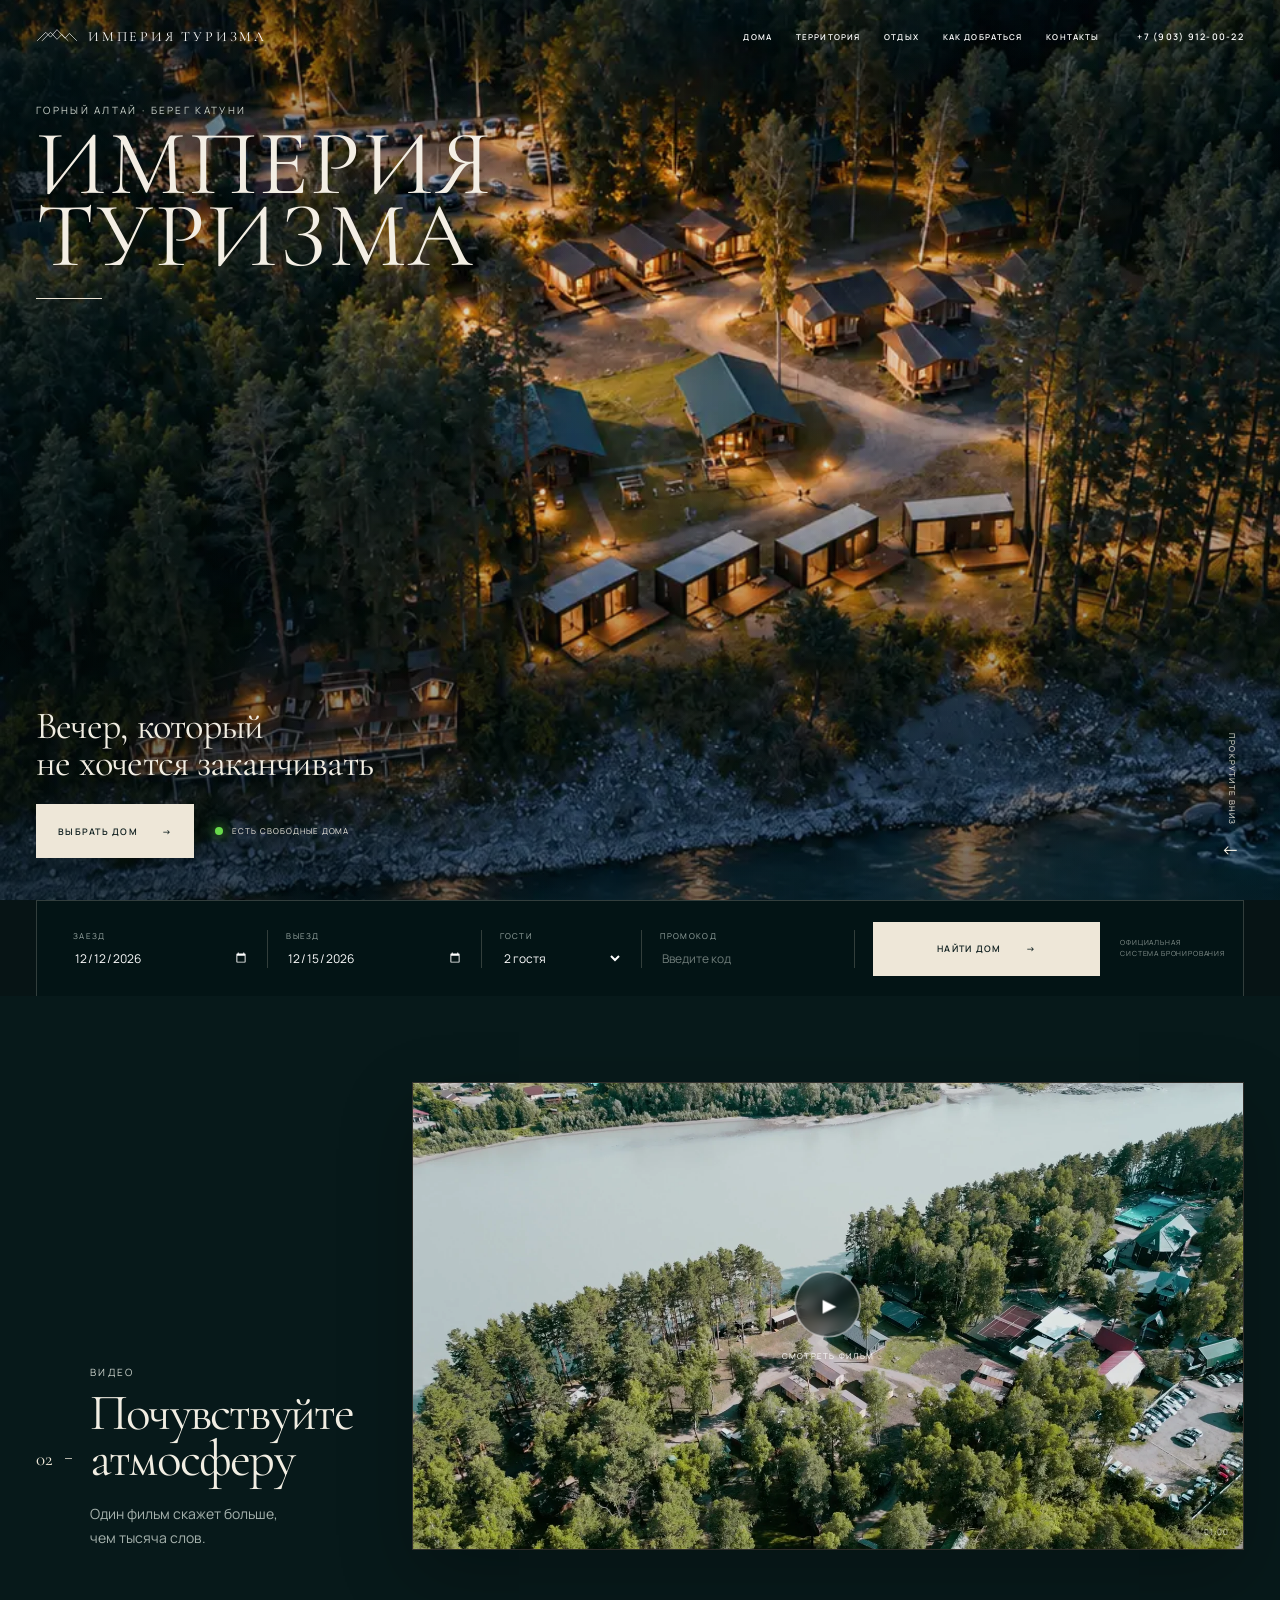
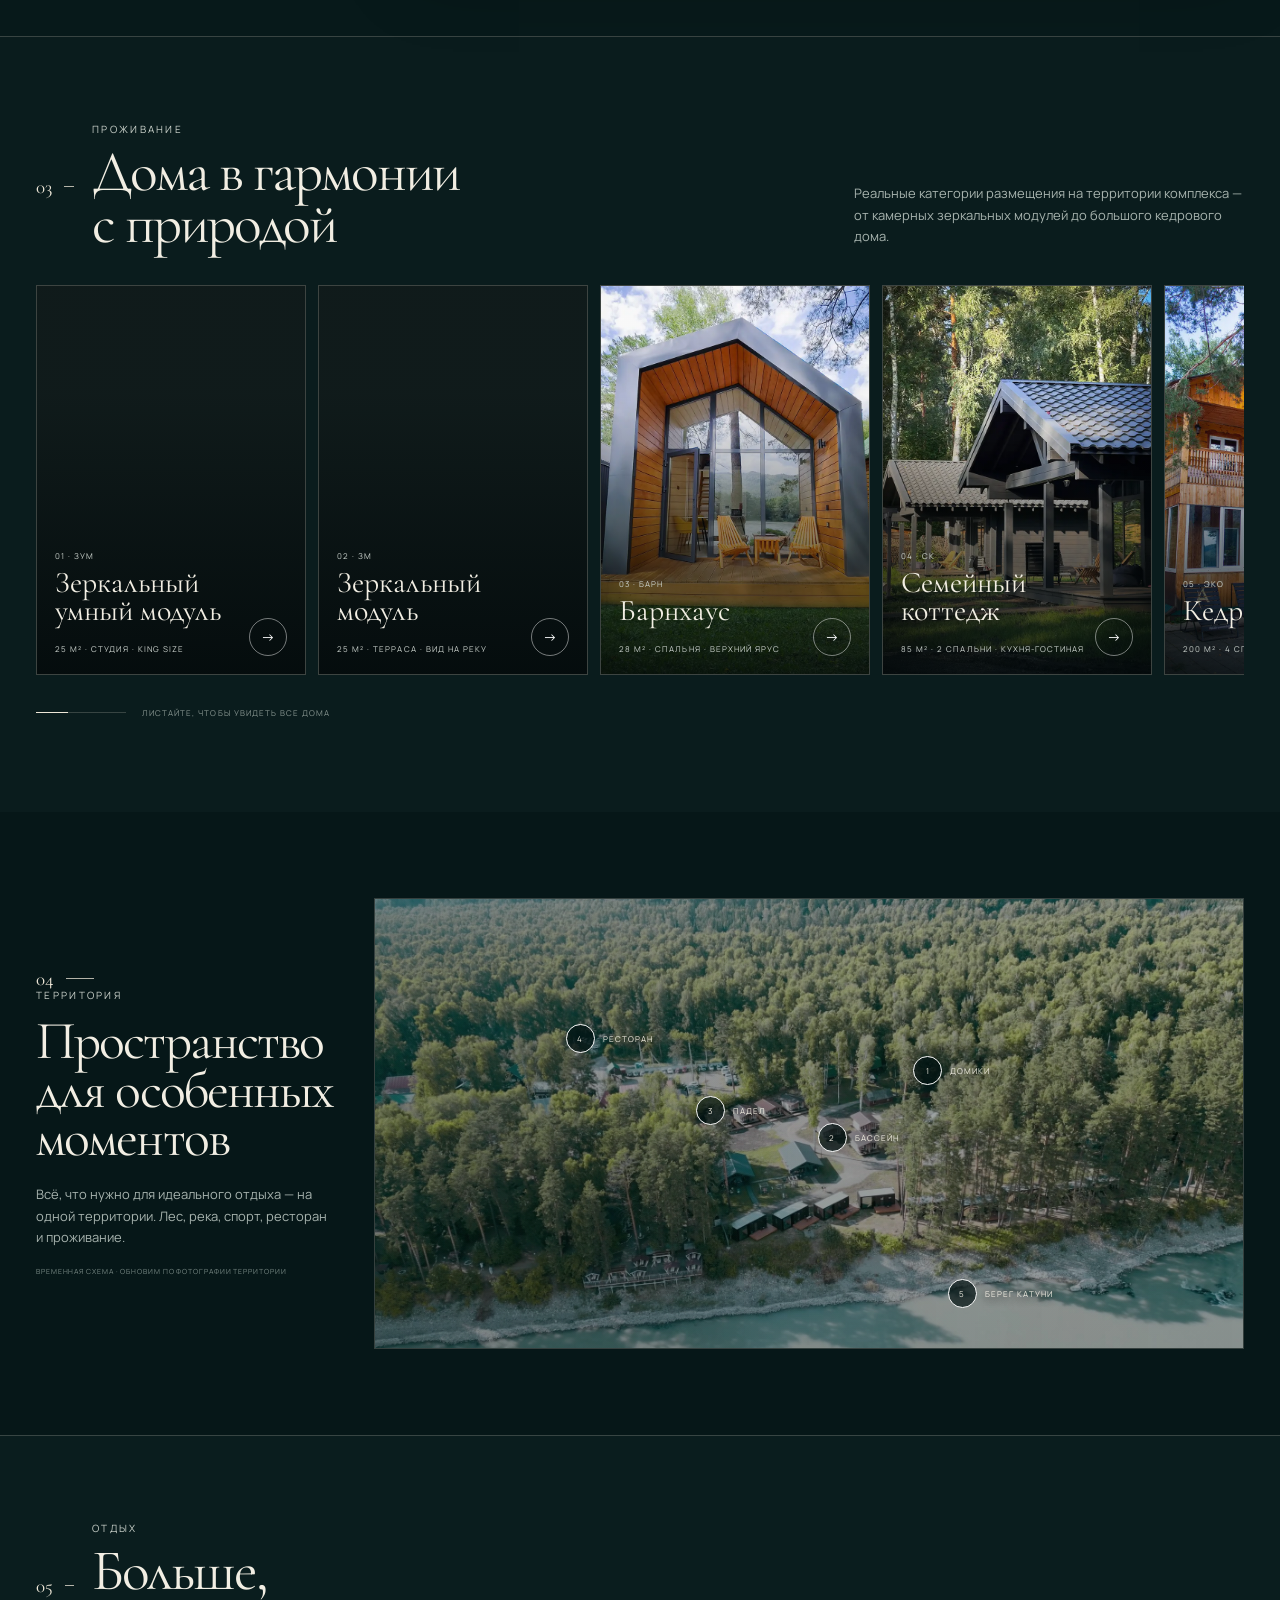
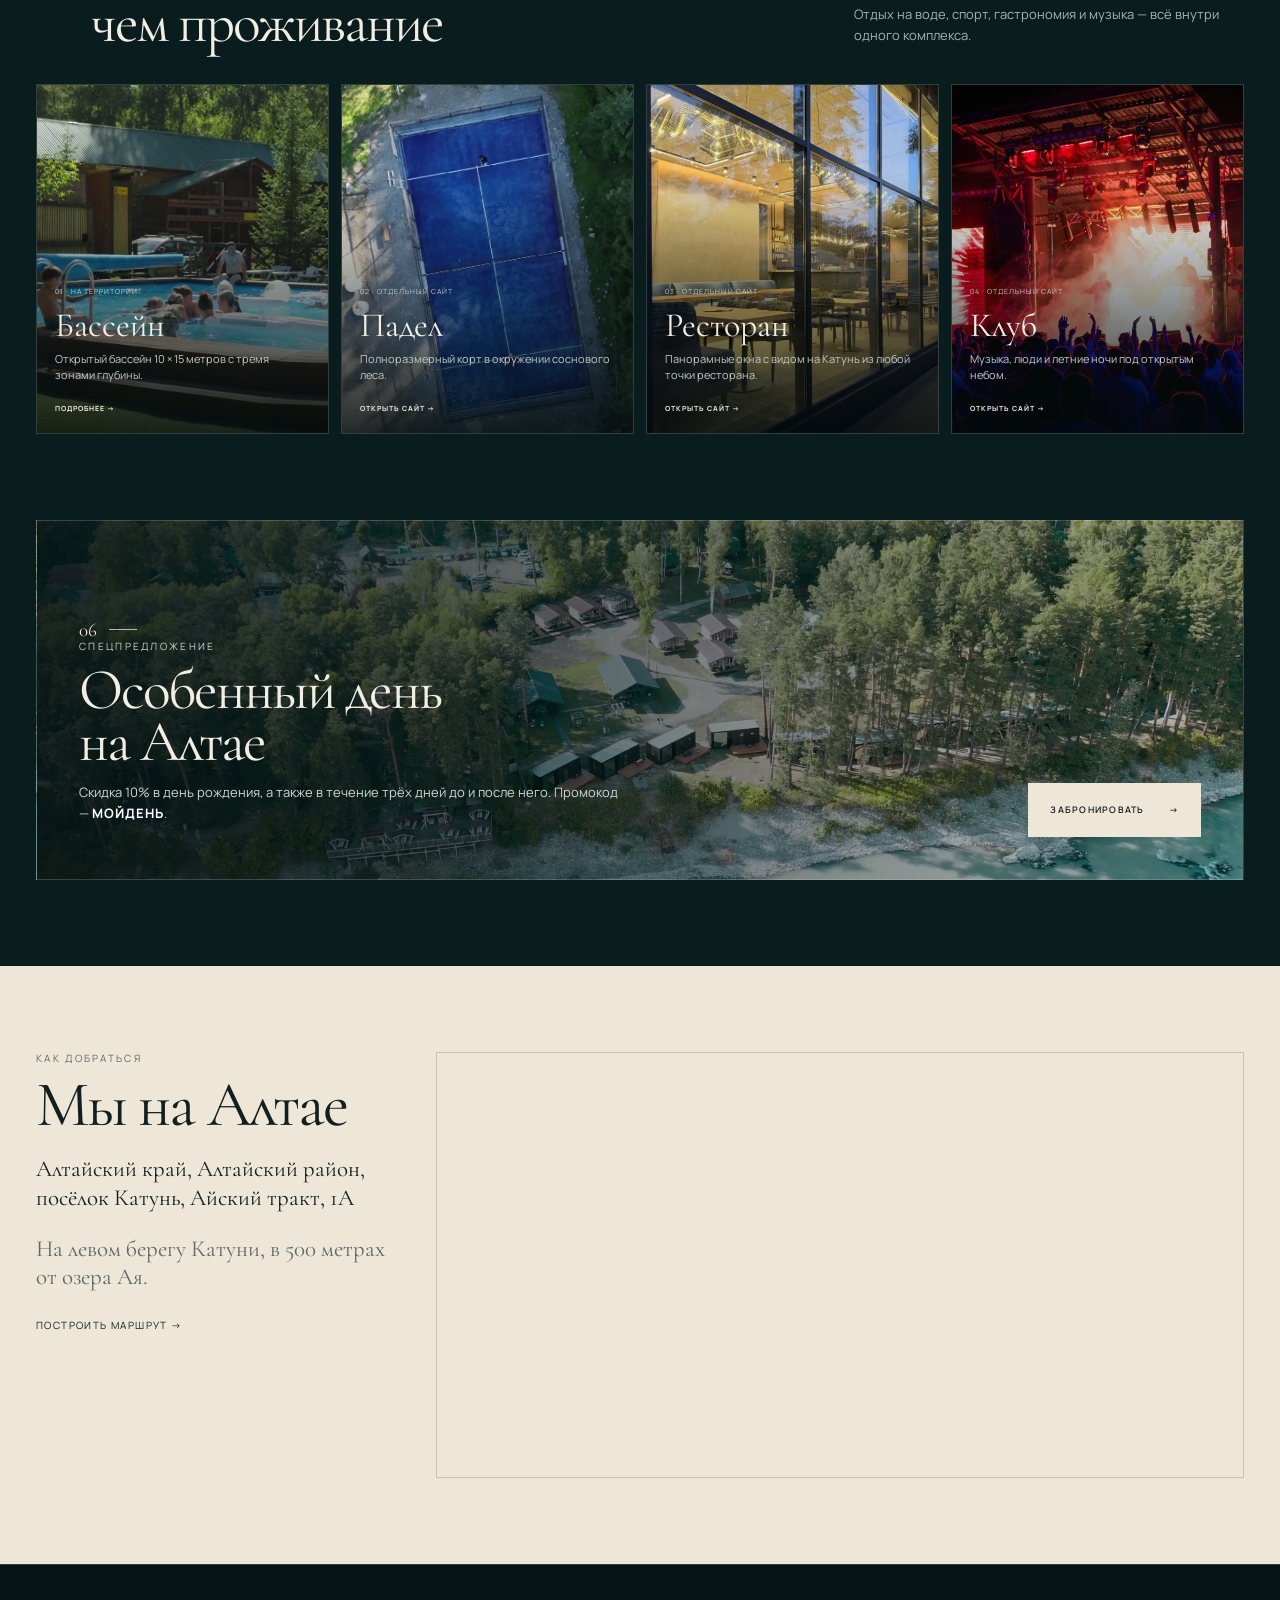
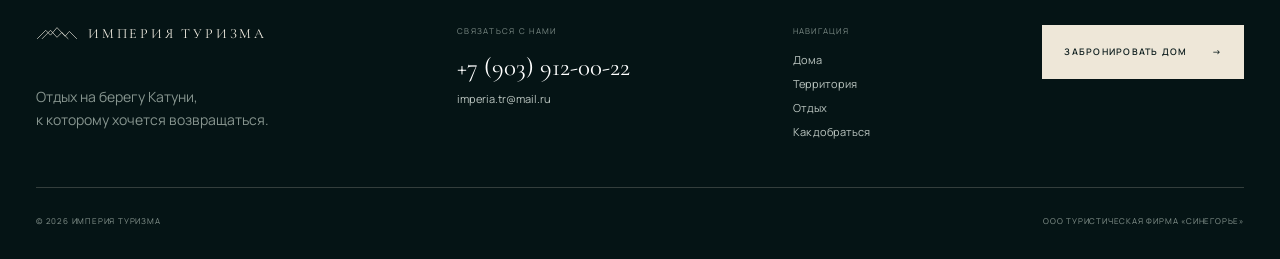
==== index.html @ fbb3b739 "Refine premium layout and replace RuTube with ad-free video" ====
<!doctype html>
<html lang="ru">
<head>
  <meta charset="utf-8">
  <meta name="viewport" content="width=device-width, initial-scale=1, viewport-fit=cover">
  <meta name="theme-color" content="#071717">
  <meta name="description" content="Империя туризма — туристический комплекс в сосновом лесу на берегу Катуни, в 500 метрах от озера Ая.">
  <title>Империя туризма — отдых на берегу Катуни</title>
  <link rel="preconnect" href="https://fonts.googleapis.com">
  <link rel="preconnect" href="https://fonts.gstatic.com" crossorigin>
  <link href="https://fonts.googleapis.com/css2?family=Cormorant+Garamond:wght@400;500;600&family=Manrope:wght@400;500;600&display=swap" rel="stylesheet">
  <link rel="stylesheet" href="styles.css">
</head>
<body>
  <a class="skip-link" href="#main">Перейти к содержанию</a>

  <header class="header" id="header">
    <div class="header__inner shell">
      <a class="brand" href="#hero" aria-label="Империя туризма — на главную">
        <svg class="brand__mark" viewBox="0 0 78 28" aria-hidden="true"><path d="M2 24 18 8l9 9L39 3l15 16 8-9 14 14M11 24l16-16 12 13 9-9 12 12"/></svg>
        <span>Империя туризма</span>
      </a>
      <nav class="nav" aria-label="Основная навигация">
        <a href="#houses">Дома</a>
        <a href="#territory">Территория</a>
        <a href="#experiences">Отдых</a>
        <a href="#location">Как добраться</a>
        <a href="#contacts">Контакты</a>
      </nav>
      <a class="header__phone" href="tel:+79039120022">+7 (903) 912-00-22</a>
      <button class="menu-button" type="button" aria-label="Открыть меню" aria-expanded="false" aria-controls="mobile-menu"><span></span><span></span></button>
    </div>
    <nav class="mobile-menu" id="mobile-menu" aria-label="Мобильная навигация">
      <a href="#houses">Дома</a><a href="#territory">Территория</a><a href="#experiences">Отдых</a><a href="#location">Как добраться</a><a href="#contacts">Контакты</a>
      <a href="tel:+79039120022">+7 (903) 912-00-22</a>
    </nav>
  </header>

  <main id="main">
    <section class="hero" id="hero" aria-labelledby="hero-title">
      <picture class="hero__media">
        <source media="(max-width: 640px)" srcset="assets/images/hero-mobile.webp">
        <img src="assets/images/hero-desktop.webp" alt="Туристический комплекс Империя туризма на берегу Катуни вечером" fetchpriority="high">
      </picture>
      <div class="hero__veil"></div>
      <div class="hero__content shell">
        <div class="hero__title-block">
          <p class="eyebrow">Горный Алтай · берег Катуни</p>
          <h1 id="hero-title">Империя<br>туризма</h1>
          <span class="fine-line" aria-hidden="true"></span>
        </div>
        <div class="hero__bottom">
          <div class="hero__copy">
            <p>Вечер, который<br>не хочется заканчивать</p>
            <button class="button button--light js-booking-open" type="button">Выбрать дом <span>→</span></button>
            <span class="availability"><i></i> Есть свободные дома</span>
          </div>
          <p class="hero__scroll">Прокрутите вниз <span>↓</span></p>
        </div>
      </div>

      <form class="booking-bar shell" id="booking-form">
        <label><span>Заезд</span><input type="date" name="checkin" required></label>
        <label><span>Выезд</span><input type="date" name="checkout" required></label>
        <label><span>Гости</span><select name="guests" aria-label="Количество гостей"><option>2 гостя</option><option>1 гость</option><option>3 гостя</option><option>4 гостя</option><option>5+ гостей</option></select></label>
        <label><span>Промокод</span><input type="text" name="promo" placeholder="Введите код"></label>
        <button class="button button--light" type="submit">Найти дом <span>→</span></button>
        <small>Официальная<br>система бронирования</small>
      </form>
    </section>

    <section class="video-section numbered" id="video" aria-labelledby="video-title">
      <div class="shell">
        <div class="section-intro section-intro--video reveal">
          <span class="section-number">02</span>
          <div><p class="eyebrow">Видео</p><h2 id="video-title">Почувствуйте<br>атмосферу</h2><p>Один фильм скажет больше,<br>чем тысяча слов.</p></div>
        </div>
        <div class="video-frame reveal">
          <video id="atmosphere-video" poster="assets/images/video-poster.webp" preload="none" playsinline data-part-base="assets/video/imperia-film.part" data-parts="8">
            Ваш браузер не поддерживает воспроизведение видео.
          </video>
          <button class="video-play" type="button" aria-label="Смотреть фильм об Империи туризма">
            <span class="video-play__icon" aria-hidden="true">▶</span>
            <span>Смотреть фильм</span>
          </button>
          <span class="video-duration">01:00</span>
        </div>
      </div>
    </section>

    <section class="houses numbered" id="houses" aria-labelledby="houses-title">
      <div class="shell">
        <div class="section-heading reveal">
          <div class="section-heading__main"><span class="section-number">03</span><div><p class="eyebrow">Проживание</p><h2 id="houses-title">Дома в гармонии<br>с природой</h2></div></div>
          <p>Реальные категории размещения на территории комплекса — от камерных зеркальных модулей до большого кедрового дома.</p>
        </div>
        <div class="house-track" aria-label="Категории домов">
          <article class="house-card reveal" tabindex="0" data-house="zum">
            <img src="assets/images/house-zum.webp" alt="Зеркальные умные модули ЗУМ" loading="lazy">
            <div class="house-card__shade"></div><div class="house-card__content"><p>01 · ЗУМ</p><h3>Зеркальный умный модуль</h3><span>25 м² · студия · King size</span><button type="button" aria-label="Подробнее о категории ЗУМ">→</button></div>
          </article>
          <article class="house-card reveal" tabindex="0" data-house="zm">
            <img src="assets/images/house-zm.webp" alt="Зеркальный модуль ЗМ с видом на Катунь" loading="lazy">
            <div class="house-card__shade"></div><div class="house-card__content"><p>02 · ЗМ</p><h3>Зеркальный модуль</h3><span>25 м² · терраса · вид на реку</span><button type="button" aria-label="Подробнее о категории ЗМ">→</button></div>
          </article>
          <article class="house-card reveal" tabindex="0" data-house="barn">
            <img src="assets/images/house-barn.webp" alt="Коттедж Барнхаус" loading="lazy">
            <div class="house-card__shade"></div><div class="house-card__content"><p>03 · БАРН</p><h3>Барнхаус</h3><span>28 м² · спальня · верхний ярус</span><button type="button" aria-label="Подробнее о категории БАРН">→</button></div>
          </article>
          <article class="house-card reveal" tabindex="0" data-house="sk">
            <img src="assets/images/house-sk.webp" alt="Семейный коттедж СК" loading="lazy">
            <div class="house-card__shade"></div><div class="house-card__content"><p>04 · СК</p><h3>Семейный коттедж</h3><span>85 м² · 2 спальни · кухня-гостиная</span><button type="button" aria-label="Подробнее о категории СК">→</button></div>
          </article>
          <article class="house-card reveal" tabindex="0" data-house="eco">
            <img src="assets/images/house-eco.webp" alt="Двухэтажный кедровый коттедж ЭКО" loading="lazy">
            <div class="house-card__shade"></div><div class="house-card__content"><p>05 · ЭКО</p><h3>Кедровый дом</h3><span>200 м² · 4 спальни · камин</span><button type="button" aria-label="Подробнее о категории ЭКО">→</button></div>
          </article>
        </div>
        <div class="track-hint"><span></span><p>Листайте, чтобы увидеть все дома</p></div>
      </div>
    </section>

    <section class="territory numbered" id="territory" aria-labelledby="territory-title">
      <div class="shell territory__grid">
        <div class="territory__copy reveal">
          <span class="section-number">04</span><p class="eyebrow">Территория</p>
          <h2 id="territory-title">Пространство<br>для особенных<br>моментов</h2>
          <p>Всё, что нужно для идеального отдыха — на одной территории. Лес, река, спорт, ресторан и проживание.</p>
          <span class="map-note">Временная схема · обновим по фотографии территории</span>
        </div>
        <div class="territory__map reveal">
          <img src="assets/images/territory.jpg" alt="Территория Империи туризма с высоты" loading="lazy">
          <span class="hotspot hotspot--1"><i>1</i> Домики</span>
          <span class="hotspot hotspot--2"><i>2</i> Бассейн</span>
          <span class="hotspot hotspot--3"><i>3</i> Падел</span>
          <span class="hotspot hotspot--4"><i>4</i> Ресторан</span>
          <span class="hotspot hotspot--5"><i>5</i> Берег Катуни</span>
        </div>
      </div>
    </section>

    <section class="experiences numbered" id="experiences" aria-labelledby="experiences-title">
      <div class="shell">
        <div class="section-heading reveal">
          <div class="section-heading__main"><span class="section-number">05</span><div><p class="eyebrow">Отдых</p><h2 id="experiences-title">Больше,<br>чем проживание</h2></div></div>
          <p>Отдых на воде, спорт, гастрономия и музыка — всё внутри одного комплекса.</p>
        </div>
        <div class="experience-grid">
          <a class="experience-card reveal" href="#booking-form">
            <img src="assets/images/experience-pool.webp" alt="Открытый бассейн Империи туризма" loading="lazy"><div><span>01 · На территории</span><h3>Бассейн</h3><p>Открытый бассейн 10 × 15 метров с тремя зонами глубины.</p><b>Подробнее →</b></div>
          </a>
          <a class="experience-card reveal" href="https://landify-pro.github.io/padel.imperia/" target="_blank" rel="noopener">
            <img src="assets/images/experience-padel.webp" alt="Падел-корт Империи туризма" loading="lazy"><div><span>02 · Отдельный сайт</span><h3>Падел</h3><p>Полноразмерный корт в окружении соснового леса.</p><b>Открыть сайт →</b></div>
          </a>
          <a class="experience-card reveal" href="http://bskrus20.beget.tech/sytyi-krolik/" target="_blank" rel="noopener">
            <img src="assets/images/experience-restaurant.webp" alt="Ресторан Сытый Кролик" loading="lazy"><div><span>03 · Отдельный сайт</span><h3>Ресторан</h3><p>Панорамные окна с видом на Катунь из любой точки ресторана.</p><b>Открыть сайт →</b></div>
          </a>
          <a class="experience-card reveal" href="http://bskrus20.beget.tech/club-imperia/" target="_blank" rel="noopener">
            <img src="assets/images/experience-club.webp" alt="Ночной клуб Империя" loading="lazy"><div><span>04 · Отдельный сайт</span><h3>Клуб</h3><p>Музыка, люди и летние ночи под открытым небом.</p><b>Открыть сайт →</b></div>
          </a>
        </div>
      </div>
    </section>

    <section class="offer numbered" aria-labelledby="offer-title">
      <div class="shell offer__inner reveal">
        <div><span class="section-number">06</span><p class="eyebrow">Спецпредложение</p><h2 id="offer-title">Особенный день<br>на Алтае</h2><p>Скидка 10% в день рождения, а также в течение трёх дней до и после него. Промокод — <strong>МОЙДЕНЬ</strong>.</p></div>
        <button class="button button--light js-booking-open" type="button">Забронировать <span>→</span></button>
      </div>
    </section>

    <section class="location" id="location" aria-labelledby="location-title">
      <div class="shell location__grid">
        <div class="location__copy reveal">
          <p class="eyebrow">Как добраться</p><h2 id="location-title">Мы на Алтае</h2>
          <p>Алтайский край, Алтайский район,<br>посёлок Катунь, Айский тракт, 1А</p>
          <p class="location__note">На левом берегу Катуни, в 500 метрах от озера Ая.</p>
          <a class="text-link" href="https://yandex.ru/maps/?rtext=~51.896130%2C85.861206&rtt=auto" target="_blank" rel="noopener">Построить маршрут →</a>
        </div>
        <div class="location__map reveal">
          <iframe src="https://yandex.ru/map-widget/v1/?ll=85.861206%2C51.896130&z=15&pt=85.861206,51.896130,pm2rdm" title="Империя туризма на карте" loading="lazy" allowfullscreen></iframe>
        </div>
      </div>
    </section>
  </main>

  <footer class="footer" id="contacts">
    <div class="shell footer__grid">
      <div><a class="brand brand--footer" href="#hero"><svg class="brand__mark" viewBox="0 0 78 28" aria-hidden="true"><path d="M2 24 18 8l9 9L39 3l15 16 8-9 14 14M11 24l16-16 12 13 9-9 12 12"/></svg><span>Империя туризма</span></a><p>Отдых на берегу Катуни,<br>к которому хочется возвращаться.</p></div>
      <div><span>Связаться с нами</span><a class="footer__phone" href="tel:+79039120022">+7 (903) 912-00-22</a><a href="mailto:imperia.tr@mail.ru">imperia.tr@mail.ru</a></div>
      <div><span>Навигация</span><a href="#houses">Дома</a><a href="#territory">Территория</a><a href="#experiences">Отдых</a><a href="#location">Как добраться</a></div>
      <div class="footer__cta"><button class="button button--light js-booking-open" type="button">Забронировать дом <span>→</span></button></div>
    </div>
    <div class="shell footer__bottom"><p>© 2026 Империя туризма</p><p>ООО Туристическая фирма «Синегорье»</p></div>
  </footer>

  <button class="mobile-booking js-booking-open" type="button">Забронировать <span>→</span></button>

  <dialog class="modal booking-modal" id="booking-modal">
    <div class="modal__head"><div><p class="eyebrow">Официальное бронирование</p><h2>Выберите даты и дом</h2></div><button class="modal__close" type="button" aria-label="Закрыть">×</button></div>
    <div class="booking-iframe-wrap"><iframe data-src="https://imperia-turcom.bookonline24.ru/" title="Система бронирования Империи туризма"></iframe></div>
    <p class="modal__fallback">Если форма не загрузилась, <a href="https://imperia-turcom.bookonline24.ru/" target="_blank" rel="noopener">откройте бронирование в новой вкладке →</a></p>
  </dialog>

  <dialog class="modal house-modal" id="house-modal">
    <button class="modal__close" type="button" aria-label="Закрыть">×</button>
    <div class="house-modal__grid"><img src="" alt=""><div><p class="eyebrow">Категория дома</p><h2></h2><p class="house-modal__lead"></p><ul></ul><button class="button button--light js-booking-open" type="button">Проверить даты <span>→</span></button></div></div>
  </dialog>

  <script src="script.js"></script>
</body>
</html>
---- styles.css ----
:root{--bg:#061718;--bg2:#0a2020;--ink:#f2eee3;--cream:#eee7d8;--muted:#a7b3ae;--line:rgba(238,231,216,.2);--green:#6bd24d;--serif:"Cormorant Garamond",Georgia,serif;--sans:"Manrope",Arial,sans-serif}
*{box-sizing:border-box}
html{scroll-behavior:smooth;background:var(--bg);scroll-padding-top:78px}
body{margin:0;background:var(--bg);color:var(--ink);font-family:var(--sans);font-size:14px;overflow-x:hidden}
body.modal-open{overflow:hidden}
img{display:block;width:100%}
button,input,select{font:inherit}
button,a{-webkit-tap-highlight-color:transparent}
a{color:inherit}
.shell{width:min(1400px,calc(100% - 72px));margin-inline:auto}
.skip-link{position:fixed;left:12px;top:-80px;z-index:1000;background:var(--cream);color:#112121;padding:12px 16px}.skip-link:focus{top:12px}
.eyebrow{margin:0 0 12px;font-size:10px;line-height:1.2;letter-spacing:.23em;text-transform:uppercase;color:#cbd2cb}
.section-number{font-family:var(--serif);font-size:19px;line-height:1;color:var(--cream);display:inline-flex;gap:12px;align-items:center}.section-number:after{content:"";width:28px;height:1px;background:currentColor;opacity:.75}
h1,h2,h3,p{overflow-wrap:break-word}
h2{font-family:var(--serif);font-size:clamp(46px,4.5vw,66px);font-weight:400;line-height:.9;letter-spacing:-.035em;margin:0}
.button{border:0;cursor:pointer;text-decoration:none;display:inline-flex;align-items:center;justify-content:center;gap:24px;text-transform:uppercase;letter-spacing:.14em;font-size:9px;font-weight:600;padding:16px 22px;min-height:54px;transition:transform .2s ease,background .2s ease,color .2s ease}
.button:hover{transform:translateY(-2px)}
.button--light{background:var(--cream);color:#102020}.button--light:hover{background:#fff}
.text-link{text-transform:uppercase;letter-spacing:.14em;font-size:10px;text-decoration:none;border-bottom:1px solid var(--line);padding-bottom:7px}
.reveal{opacity:1;transform:none}.reveal.visible{opacity:1;transform:none}
[hidden]{display:none!important}

.header{position:fixed;top:0;left:0;right:0;z-index:50;color:#fff;transition:background .25s ease,border .25s ease}.header.scrolled{background:rgba(5,20,21,.9);backdrop-filter:blur(18px);border-bottom:1px solid var(--line)}
.header__inner{height:72px;display:flex;align-items:center;gap:30px}
.brand{display:inline-flex;align-items:center;gap:10px;text-decoration:none;text-transform:uppercase;letter-spacing:.2em;font-family:var(--serif);font-size:14px;white-space:nowrap}.brand__mark{width:42px;fill:none;stroke:currentColor;stroke-width:1.2}
.nav{display:flex;gap:24px;margin-left:auto}.nav a,.header__phone{text-decoration:none;text-transform:uppercase;letter-spacing:.14em;font-size:8px;font-weight:600}.header__phone{margin-left:8px;font-size:9px}
.menu-button{width:44px;height:44px;border:1px solid var(--line);background:transparent;color:#fff;display:none;flex-direction:column;align-items:center;justify-content:center;gap:7px;cursor:pointer}.menu-button span{width:21px;height:1px;background:currentColor;transition:transform .2s ease}.menu-button[aria-expanded="true"] span:first-child{transform:translateY(4px) rotate(45deg)}.menu-button[aria-expanded="true"] span:last-child{transform:translateY(-4px) rotate(-45deg)}
.mobile-menu{display:none}

.hero{position:relative;min-height:calc(100svh + 96px);display:flex;align-items:stretch;padding-bottom:96px;overflow:hidden;background:#071415}
.hero__media,.hero__veil{position:absolute;inset:0 0 96px}.hero__media img{height:100%;object-fit:cover;object-position:center}
.hero__veil{background:linear-gradient(90deg,rgba(2,12,13,.44),transparent 47%,rgba(2,12,13,.18)),linear-gradient(180deg,rgba(2,10,11,.2),transparent 44%,rgba(2,12,13,.5));z-index:1}
.hero__content{position:relative;z-index:2;min-height:100svh;padding:104px 0 42px;display:flex;flex-direction:column;justify-content:space-between}
.hero__title-block{max-width:600px}.hero h1{font-family:var(--serif);font-size:clamp(74px,7.2vw,108px);font-weight:400;text-transform:uppercase;letter-spacing:.025em;line-height:.78;margin:0;color:#f3eee4;text-shadow:0 8px 40px rgba(0,0,0,.22)}
.fine-line{display:block;width:66px;height:1px;background:var(--cream);margin-top:26px}
.hero__bottom{display:flex;align-items:end;justify-content:space-between}.hero__copy>p{font-family:var(--serif);font-size:clamp(30px,3vw,42px);line-height:.96;margin:0 0 22px;letter-spacing:-.02em}.availability{display:inline-flex;align-items:center;gap:9px;margin-left:18px;font-size:8px;text-transform:uppercase;letter-spacing:.12em}.availability i{width:8px;height:8px;border-radius:50%;background:#68da4b;box-shadow:0 0 12px #68da4b}
.hero__scroll{writing-mode:vertical-rl;text-transform:uppercase;letter-spacing:.15em;font-size:8px;margin:0}.hero__scroll span{margin-top:16px;font-size:18px}
.booking-bar{position:absolute;z-index:3;bottom:0;left:50%;transform:translateX(-50%);height:96px;display:grid;grid-template-columns:1fr 1fr .75fr 1fr 1.15fr auto;align-items:center;border:1px solid var(--line);border-bottom:0;background:rgba(4,20,21,.96);padding:14px 18px;gap:0}
.booking-bar label{padding:0 18px;border-right:1px solid var(--line);min-width:0}.booking-bar label span{display:block;font-size:8px;text-transform:uppercase;letter-spacing:.16em;color:#9caaa6;margin-bottom:7px}.booking-bar input,.booking-bar select{width:100%;color:#fff;background:transparent;border:0;outline:0;font-size:12px;color-scheme:dark}.booking-bar input::placeholder{color:#6f7c79}.booking-bar .button{margin-left:18px}.booking-bar small{margin-left:20px;color:#85928e;font-size:7px;line-height:1.5;text-transform:uppercase;letter-spacing:.12em}

.numbered{padding:86px 0}.video-section{background:#07191a}.video-section>.shell{display:grid;grid-template-columns:340px 1fr;gap:36px;align-items:end}.section-intro{display:grid;grid-template-columns:36px minmax(0,1fr);gap:18px;min-width:0}.section-intro h2{max-width:100%;font-size:clamp(46px,4vw,58px)}.section-intro>div>p:last-child{color:var(--muted);line-height:1.7;margin:20px 0 0}.video-frame{aspect-ratio:16/9;background:#000;position:relative;overflow:hidden;border:1px solid var(--line);box-shadow:0 26px 70px rgba(0,0,0,.24)}.video-frame video{position:absolute;inset:0;width:100%;height:100%;object-fit:cover;background:#000}.video-play{position:absolute;z-index:2;left:50%;top:50%;transform:translate(-50%,-50%);display:grid;justify-items:center;gap:12px;border:0;background:transparent;color:#fff;text-transform:uppercase;letter-spacing:.16em;font-size:8px;cursor:pointer}.video-play:disabled{cursor:wait}.video-play__icon{display:grid;place-items:center;width:66px;height:66px;padding-left:4px;border:1px solid rgba(255,255,255,.8);border-radius:50%;background:rgba(3,16,17,.42);font-size:18px;backdrop-filter:blur(7px);transition:transform .25s ease,background .25s ease}.video-play:hover .video-play__icon{transform:scale(1.06);background:rgba(3,16,17,.66)}.video-play.loading .video-play__icon{font-size:0;padding:0}.video-play.loading .video-play__icon:after{content:"";width:20px;height:20px;border:1px solid rgba(255,255,255,.35);border-top-color:#fff;border-radius:50%;animation:video-loading .8s linear infinite}@keyframes video-loading{to{transform:rotate(360deg)}}.video-duration{position:absolute;z-index:2;right:14px;bottom:12px;font-size:8px;letter-spacing:.12em;color:rgba(255,255,255,.78)}

.houses{background:#0a1c1d;border-top:1px solid var(--line)}
.section-heading{display:flex;align-items:flex-end;justify-content:space-between;gap:52px;margin-bottom:34px}.section-heading__main{display:grid;grid-template-columns:38px 1fr;gap:18px}.section-heading>p{max-width:390px;color:var(--muted);line-height:1.65;margin:0 0 3px;font-size:13px}.section-heading h2{font-size:clamp(46px,4.5vw,66px)}
.house-track{display:grid;grid-template-columns:repeat(5,minmax(270px,1fr));gap:12px;overflow:auto;padding-bottom:10px;scroll-snap-type:x mandatory;scrollbar-width:thin;scrollbar-color:#7c8b86 transparent}
.house-card{position:relative;min-height:390px;overflow:hidden;scroll-snap-align:start;cursor:pointer;background:#101b1b;border:1px solid var(--line)}.house-card img{position:absolute;inset:0;height:100%;object-fit:cover;transition:transform .55s ease}.house-card:hover img,.house-card:focus img{transform:scale(1.035)}.house-card__shade{position:absolute;inset:0;background:linear-gradient(180deg,rgba(3,10,11,.02) 28%,rgba(3,10,11,.86) 100%)}.house-card__content{position:absolute;z-index:1;left:18px;right:18px;bottom:18px}.house-card__content p,.house-card__content span{font-size:8px;text-transform:uppercase;letter-spacing:.13em;color:#ccd3ce;margin:0}.house-card__content h3{max-width:210px;font-family:var(--serif);font-size:30px;font-weight:400;line-height:.95;margin:8px 0 11px}.house-card__content button{position:absolute;right:0;bottom:0;width:38px;height:38px;border-radius:50%;border:1px solid rgba(255,255,255,.45);background:transparent;color:#fff;cursor:pointer}.track-hint{display:flex;align-items:center;gap:16px;margin-top:14px;color:#879590;font-size:8px;text-transform:uppercase;letter-spacing:.13em}.track-hint span{width:90px;height:1px;background:linear-gradient(90deg,var(--cream) 36%,var(--line) 36%)}

.territory{background:#061718}.territory__grid{display:grid;grid-template-columns:300px 1fr;gap:38px;align-items:center}.territory__copy h2{font-size:clamp(44px,4.2vw,62px);margin-top:16px}.territory__copy>p:not(.eyebrow){color:var(--muted);line-height:1.65;margin:22px 0 18px;font-size:13px}.map-note{display:block;font-size:7px;line-height:1.55;letter-spacing:.13em;text-transform:uppercase;color:#778783}.territory__map{position:relative;aspect-ratio:16/8.3;overflow:hidden;border:1px solid var(--line)}.territory__map:after{content:"";position:absolute;inset:0;background:linear-gradient(90deg,rgba(3,15,16,.16),transparent),linear-gradient(180deg,rgba(3,15,16,.02),rgba(3,15,16,.17));pointer-events:none}.territory__map img{height:100%;object-fit:cover;filter:brightness(.82) saturate(.92)}
.hotspot{position:absolute;z-index:2;display:flex;align-items:center;gap:8px;font-size:8px;text-transform:uppercase;letter-spacing:.13em;text-shadow:0 2px 8px #000}.hotspot i{display:grid;place-items:center;width:29px;height:29px;border-radius:50%;border:1px solid #fff;background:rgba(3,18,19,.7);font-style:normal}.hotspot--1{top:35%;left:62%}.hotspot--2{top:50%;left:51%}.hotspot--3{top:44%;left:37%}.hotspot--4{top:28%;left:22%}.hotspot--5{bottom:9%;left:66%}

.experiences{background:#0a1d1e;border-top:1px solid var(--line)}.experience-grid{display:grid;grid-template-columns:repeat(4,1fr);gap:12px}.experience-card{position:relative;min-height:350px;overflow:hidden;border:1px solid var(--line);text-decoration:none;background:#071415}.experience-card img{position:absolute;inset:0;height:100%;object-fit:cover;transition:transform .55s ease}.experience-card:after{content:"";position:absolute;inset:0;background:linear-gradient(180deg,rgba(3,10,11,.03) 25%,rgba(3,10,11,.87))}.experience-card>div{position:absolute;z-index:2;left:18px;right:18px;bottom:18px}.experience-card span{font-size:7px;letter-spacing:.14em;text-transform:uppercase;color:#bec9c4}.experience-card h3{font-family:var(--serif);font-size:34px;font-weight:400;margin:7px 0 5px}.experience-card p{font-size:11px;color:#c2cbc7;line-height:1.5;margin:0 0 12px}.experience-card b{font-size:7px;letter-spacing:.14em;text-transform:uppercase}.experience-card:hover img{transform:scale(1.045)}

.offer{padding-top:0;background:#0a1d1e}.offer__inner{min-height:360px;padding:42px;display:flex;align-items:flex-end;justify-content:space-between;gap:36px;background:linear-gradient(90deg,rgba(5,18,19,.88),rgba(5,18,19,.12)),url('assets/images/territory.jpg') center 72%/cover;border:1px solid var(--line)}.offer h2{font-size:clamp(46px,4.5vw,66px);margin:13px 0}.offer p:not(.eyebrow){max-width:540px;color:#d1d7d2;line-height:1.6;font-size:13px}.offer strong{color:#fff;letter-spacing:.08em}

.location{padding:86px 0;background:var(--cream);color:#102020}.location__grid{display:grid;grid-template-columns:350px 1fr;gap:50px;align-items:stretch}.location .eyebrow{color:#5f6a66}.location h2{font-size:clamp(52px,5vw,74px)}.location__copy>p:not(.eyebrow){font-family:var(--serif);font-size:23px;line-height:1.25;margin:22px 0}.location__copy .location__note{font-family:var(--sans);font-size:12px;color:#5e6965;line-height:1.65}.location__map{min-height:420px;border:1px solid rgba(12,31,31,.18);filter:saturate(.72)}.location__map iframe{width:100%;height:100%;min-height:420px;border:0}

.footer{padding:60px 0 24px;background:#051415;border-top:1px solid var(--line)}.footer__grid{display:grid;grid-template-columns:1.3fr 1fr .7fr auto;gap:50px}.brand--footer{margin-bottom:20px}.footer p{color:#87958f;line-height:1.65}.footer__grid>div{display:flex;flex-direction:column;align-items:flex-start;gap:9px}.footer__grid>div>span{font-size:8px;text-transform:uppercase;letter-spacing:.16em;color:#7c8b86;margin-bottom:7px}.footer__grid>div>a:not(.brand):not(.button){font-size:11px;text-decoration:none;color:#bcc6c1}.footer__phone{font-family:var(--serif);font-size:25px!important;color:#fff!important}.footer__bottom{display:flex;justify-content:space-between;border-top:1px solid var(--line);margin-top:42px;padding-top:18px;font-size:8px;text-transform:uppercase;letter-spacing:.1em}.mobile-booking{display:none}

.modal{width:min(1180px,calc(100% - 40px));max-height:calc(100svh - 40px);padding:0;background:#07191a;color:#fff;border:1px solid var(--line);box-shadow:0 30px 100px #000;overflow:auto}.modal::backdrop{background:rgba(2,9,9,.86);backdrop-filter:blur(8px)}.modal__head{display:flex;justify-content:space-between;align-items:center;padding:24px 26px;border-bottom:1px solid var(--line)}.modal__head h2,.house-modal h2{font-size:48px}.modal__close{position:relative;z-index:3;width:44px;height:44px;border:1px solid var(--line);background:transparent;color:#fff;font-size:28px;cursor:pointer}.booking-iframe-wrap{height:min(720px,calc(100svh - 190px));background:#fff}.booking-iframe-wrap iframe{width:100%;height:100%;border:0}.modal__fallback{margin:0;padding:14px 26px;color:var(--muted);font-size:11px}.modal__fallback a{color:#fff}.house-modal{width:min(1060px,calc(100% - 40px));overflow:visible}.house-modal>.modal__close{position:absolute;right:18px;top:18px}.house-modal__grid{display:grid;grid-template-columns:1fr 1fr;min-height:620px}.house-modal__grid>img{height:100%;min-height:620px;object-fit:cover}.house-modal__grid>div{padding:58px 50px;align-self:center}.house-modal__lead{color:#c1cbc6;line-height:1.65}.house-modal ul{padding-left:18px;color:#9eaca6;line-height:1.8;margin:26px 0 34px}.house-modal li+li{margin-top:6px}

@media(max-width:1100px){
  .shell{width:calc(100% - 48px)}
  .nav{display:none}
  .menu-button{display:flex}
  .header__phone{margin-left:auto}
  .mobile-menu{position:fixed;top:72px;left:24px;right:24px;background:#07191a;border:1px solid var(--line);padding:12px 22px;box-shadow:0 24px 70px #000}
  .mobile-menu.open{display:grid}
  .mobile-menu a{text-decoration:none;text-transform:uppercase;letter-spacing:.13em;font-size:10px;padding:15px 0;border-bottom:1px solid var(--line)}
  .video-section>.shell{grid-template-columns:320px 1fr;gap:28px}
  .section-intro h2{font-size:48px}
  .experience-grid{grid-template-columns:repeat(2,1fr)}
  .territory__grid{grid-template-columns:280px 1fr;gap:30px}
  .footer__grid{grid-template-columns:1fr 1fr;gap:36px}
  .footer__cta{align-items:stretch!important}
  .footer__cta .button{width:100%}
}

@media(max-width:900px){
  .video-section>.shell{display:block}
  .section-intro{margin-bottom:26px}
  .territory__grid{display:block}
  .territory__copy{max-width:560px;margin-bottom:28px}
  .location__grid{grid-template-columns:300px 1fr;gap:34px}
}

@media(max-width:760px){
  html{scroll-padding-top:64px}
  body{font-size:13px}
  .shell{width:calc(100% - 28px)}
  .header__inner{height:64px}
  .header__phone{display:none}
  .brand{font-size:11px;letter-spacing:.17em}
  .brand__mark{width:34px}
  .menu-button{width:40px;height:40px}
  .mobile-menu{top:64px;left:14px;right:14px}
  .hero{min-height:auto;padding-bottom:0}
  .hero__media,.hero__veil{inset:0}
  .hero__media img{object-position:center 44%}
  .hero__veil{background:linear-gradient(180deg,rgba(1,10,11,.16) 0%,rgba(1,10,11,.06) 30%,rgba(1,10,11,.38) 58%,rgba(1,10,11,.9) 82%,#07191a 100%)}
  .hero__content{min-height:82svh;padding:88px 0 26px}
  .hero__title-block{max-width:320px}
  .hero h1{font-size:clamp(43px,12.5vw,52px);line-height:.82;letter-spacing:.015em}
  .fine-line{margin-top:18px;width:52px}
  .hero__bottom{margin-top:auto}
  .hero__copy>p{font-size:26px;line-height:1}
  .hero__copy .button{min-height:50px}
  .availability{display:flex;margin:12px 0 0;font-size:7px}
  .hero__scroll{display:none}
  .booking-bar{position:relative;left:auto;transform:none;bottom:auto;width:100%;height:auto;grid-template-columns:1fr 1fr;padding:20px 14px 24px;border-left:0;border-right:0;gap:14px 0}
  .booking-bar label{padding:0 10px;border-right:0;border-bottom:1px solid var(--line);min-height:52px}
  .booking-bar label:nth-child(odd){border-right:1px solid var(--line)}
  .booking-bar .button{grid-column:1/-1;margin:2px 10px 0}
  .booking-bar small{display:none}
  .numbered{padding:62px 0}
  .section-number{font-size:16px}
  .section-intro{grid-template-columns:30px minmax(0,1fr);gap:12px;margin-bottom:24px}
  .section-intro h2{font-size:40px;line-height:.92}
  .section-intro>div>p:last-child{margin-top:15px;font-size:12px}
  .video-play__icon{width:56px;height:56px}
  .section-heading{display:block;margin-bottom:26px}
  .section-heading__main{grid-template-columns:30px 1fr;gap:12px}
  .section-heading>p{margin:18px 0 0;font-size:12px}
  .section-heading h2{font-size:42px;line-height:.92}
  .house-track{grid-template-columns:repeat(5,84vw);margin-right:-14px}
  .house-card{min-height:400px}
  .house-card__content h3{max-width:230px;font-size:29px}
  .track-hint{display:none}
  .territory__copy{margin-bottom:24px}
  .territory__copy h2{font-size:42px;line-height:.92}
  .territory__copy>p:not(.eyebrow){margin:18px 0 15px;font-size:12px}
  .territory__map{aspect-ratio:4/5;margin-inline:-14px}
  .territory__map img{object-position:center;height:100%}
  .hotspot{font-size:6px;gap:6px}
  .hotspot i{width:25px;height:25px}
  .hotspot--1{top:24%;left:52%}.hotspot--2{top:48%;left:50%}.hotspot--3{top:42%;left:16%}.hotspot--4{top:31%;left:8%}.hotspot--5{bottom:8%;left:48%}
  .experience-grid{display:flex;overflow:auto;scroll-snap-type:x mandatory;margin-right:-14px;padding-right:14px}
  .experience-card{flex:0 0 84vw;min-height:370px;scroll-snap-align:start}
  .experience-card h3{font-size:34px}
  .offer__inner{min-height:460px;padding:28px 20px;display:flex;flex-direction:column;align-items:flex-start;justify-content:flex-end}
  .offer h2{font-size:43px;line-height:.92}
  .offer p:not(.eyebrow){font-size:12px}
  .offer .button{width:100%}
  .location{padding:64px 0}
  .location__grid{display:block}
  .location h2{font-size:52px}
  .location__copy>p:not(.eyebrow){font-size:21px;margin:18px 0}
  .location__map{margin-top:28px;min-height:360px}
  .location__map iframe{min-height:360px}
  .footer{padding:54px 0 88px}
  .footer__grid{grid-template-columns:1fr;gap:30px}
  .footer__bottom{display:block;margin-top:36px}
  .footer__bottom p{margin:6px 0}
  .mobile-booking{position:fixed;z-index:40;left:14px;right:14px;bottom:max(12px,env(safe-area-inset-bottom));height:52px;border:0;background:var(--cream);color:#102020;text-transform:uppercase;letter-spacing:.13em;font-size:9px;font-weight:600;display:flex;align-items:center;justify-content:center;gap:24px;box-shadow:0 15px 40px rgba(0,0,0,.35)}
  .modal{width:calc(100% - 18px);max-height:calc(100svh - 18px)}
  .modal__head{padding:16px}
  .modal__head h2{font-size:30px}
  .booking-iframe-wrap{height:calc(100svh - 150px)}
  .house-modal{overflow:auto}
  .house-modal__grid{display:block}
  .house-modal__grid>img{height:280px;min-height:0}
  .house-modal__grid>div{padding:30px 20px}
  .house-modal h2{font-size:42px}
  .house-modal>.modal__close{position:fixed;right:18px;top:18px;background:#07191a}
}

@media(max-width:390px){
  .hero h1{font-size:43px}
  .hero__copy>p{font-size:24px}
  .section-intro h2,.section-heading h2,.territory__copy h2{font-size:38px}
  .offer h2{font-size:40px}
  .location h2{font-size:48px}
}

@media(prefers-reduced-motion:reduce){html{scroll-behavior:auto}.reveal{opacity:1;transform:none;transition:none}.house-card img,.experience-card img,.button{transition:none}}
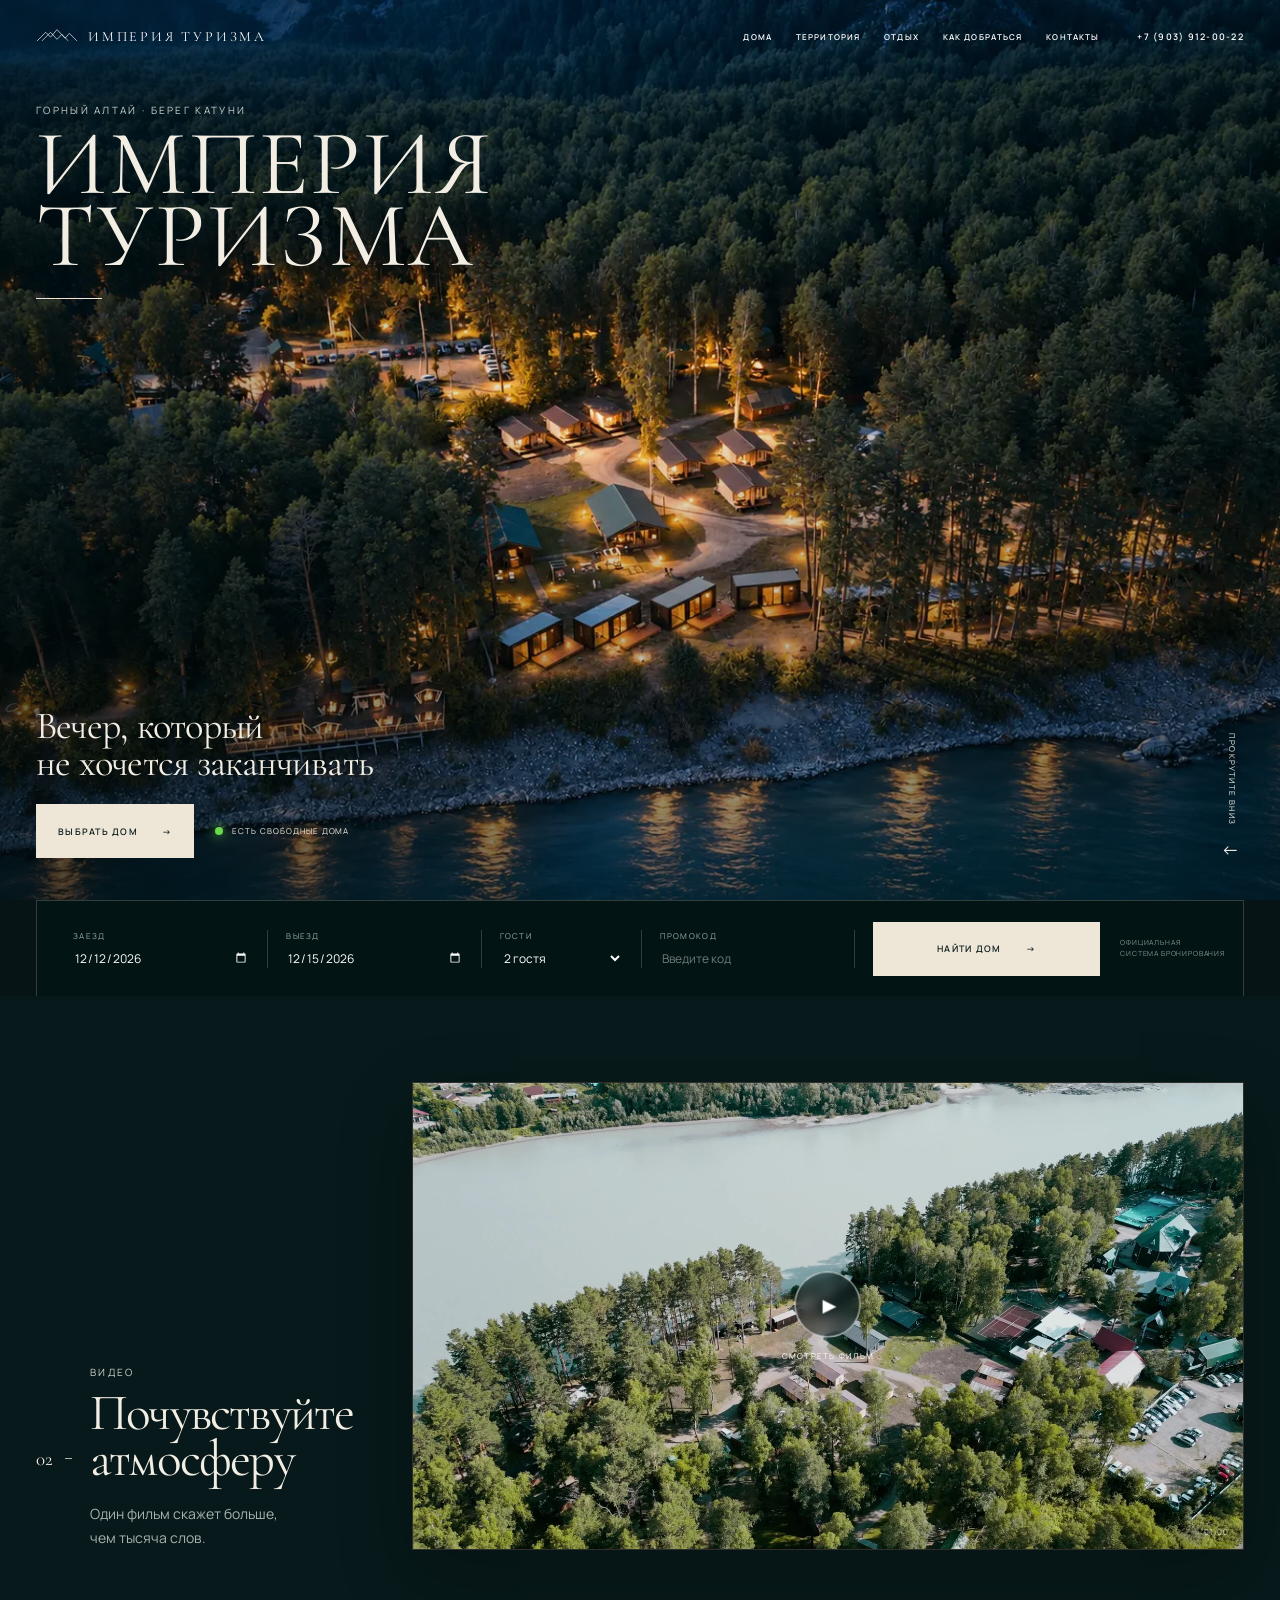
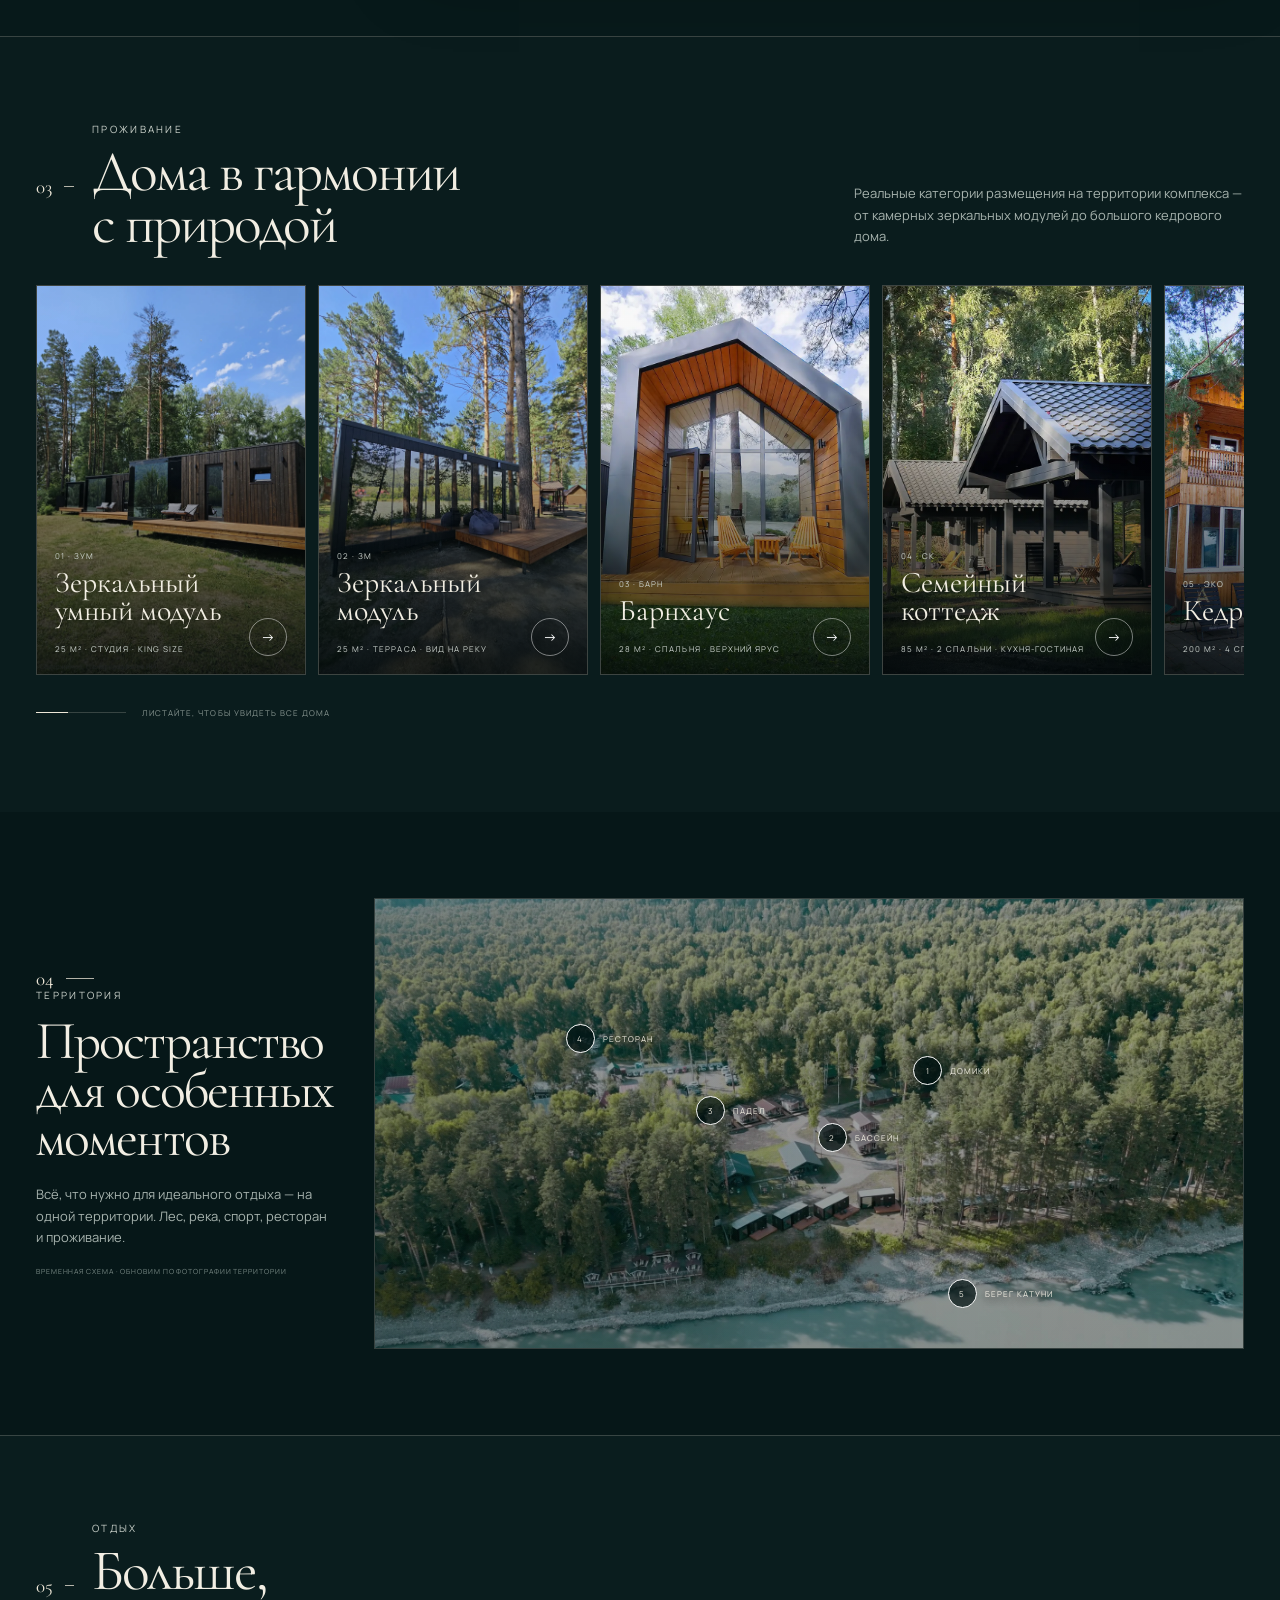
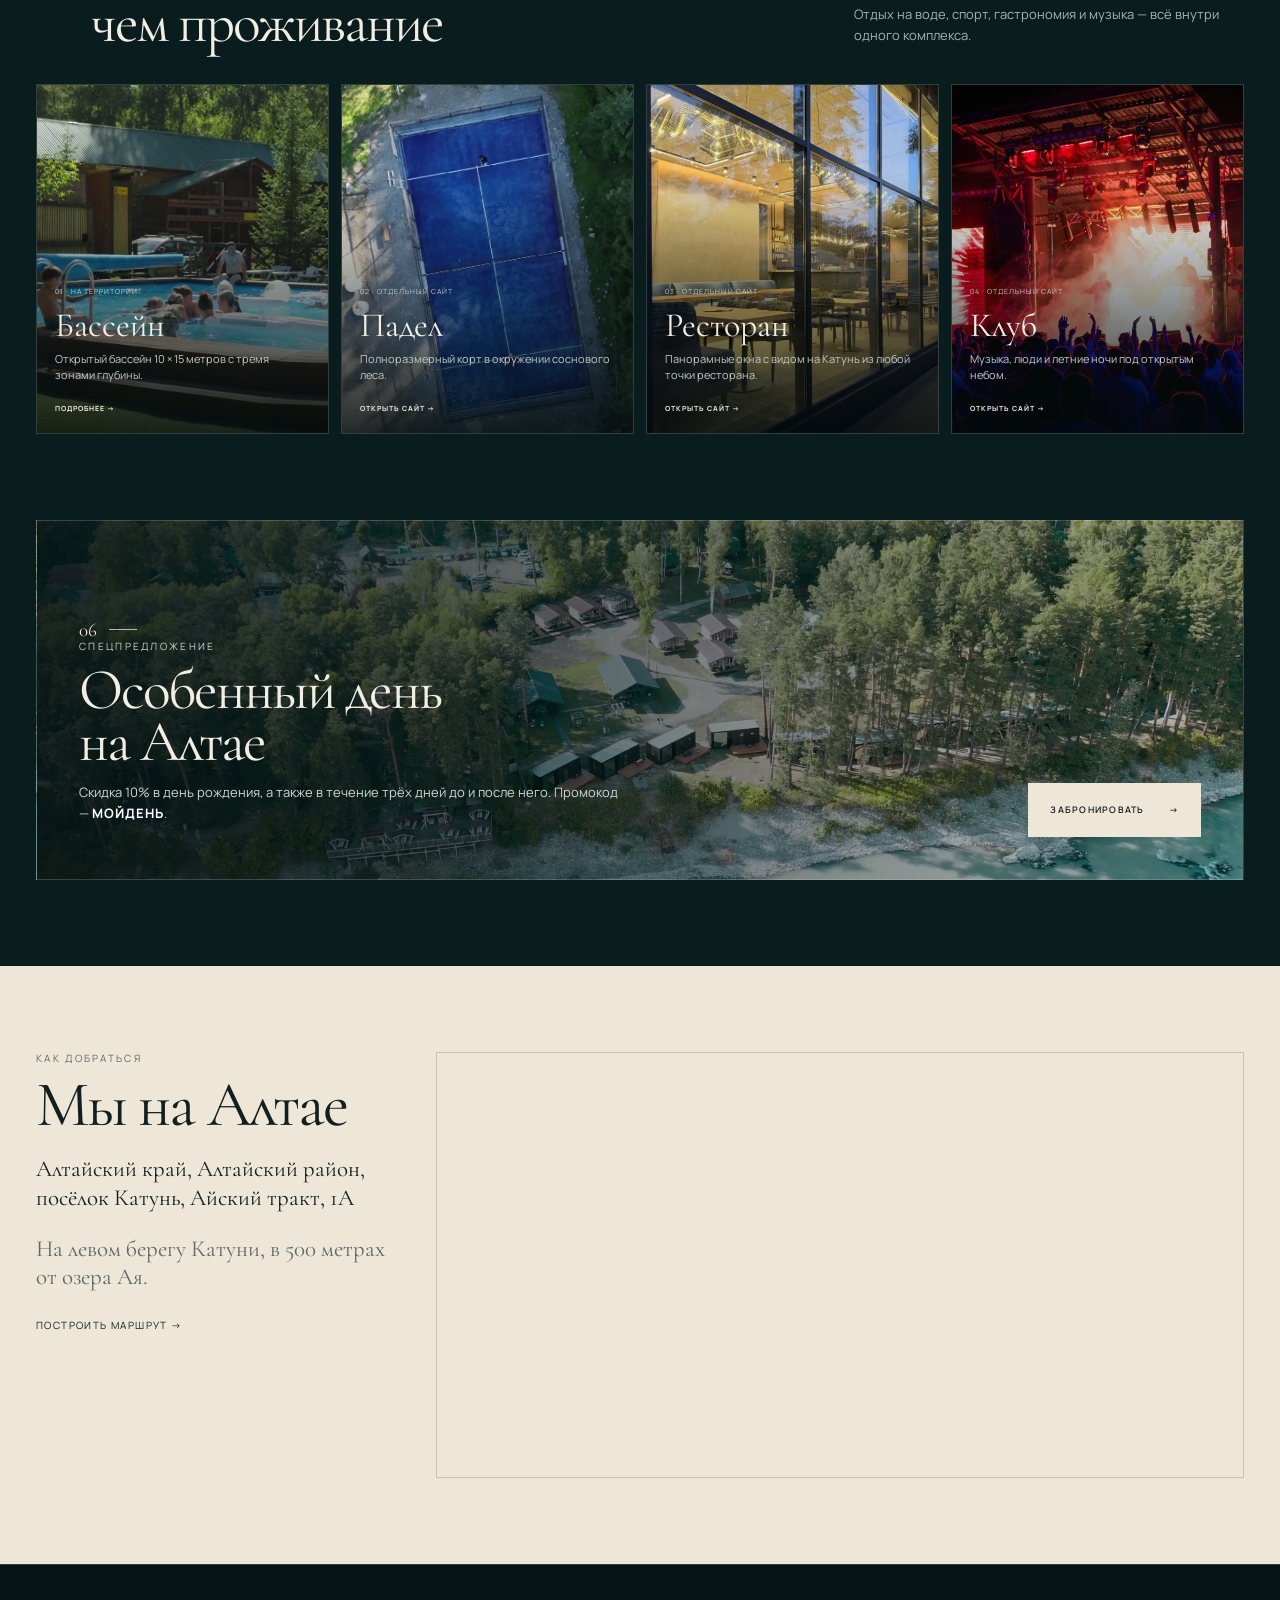
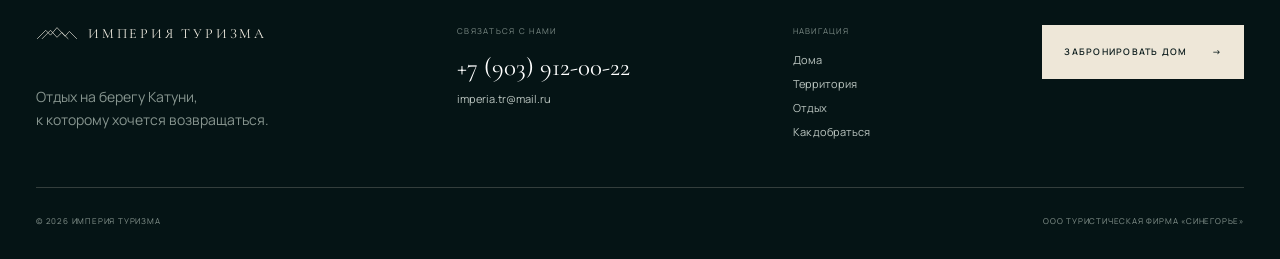
==== commit 7da36d5b: "Refresh corrected house photography" ====
--- a/index.html
+++ b/index.html
@@ -96,11 +96,11 @@
         </div>
         <div class="house-track" aria-label="Категории домов">
           <article class="house-card reveal" tabindex="0" data-house="zum">
-            <img src="assets/images/house-zum.webp" alt="Зеркальные умные модули ЗУМ" loading="lazy">
+            <img src="assets/images/house-zum.webp?v=2" alt="Зеркальные умные модули ЗУМ" loading="lazy">
             <div class="house-card__shade"></div><div class="house-card__content"><p>01 · ЗУМ</p><h3>Зеркальный умный модуль</h3><span>25 м² · студия · King size</span><button type="button" aria-label="Подробнее о категории ЗУМ">→</button></div>
           </article>
           <article class="house-card reveal" tabindex="0" data-house="zm">
-            <img src="assets/images/house-zm.webp" alt="Зеркальный модуль ЗМ с видом на Катунь" loading="lazy">
+            <img src="assets/images/house-zm.webp?v=2" alt="Зеркальный модуль ЗМ с видом на Катунь" loading="lazy">
             <div class="house-card__shade"></div><div class="house-card__content"><p>02 · ЗМ</p><h3>Зеркальный модуль</h3><span>25 м² · терраса · вид на реку</span><button type="button" aria-label="Подробнее о категории ЗМ">→</button></div>
           </article>
           <article class="house-card reveal" tabindex="0" data-house="barn">
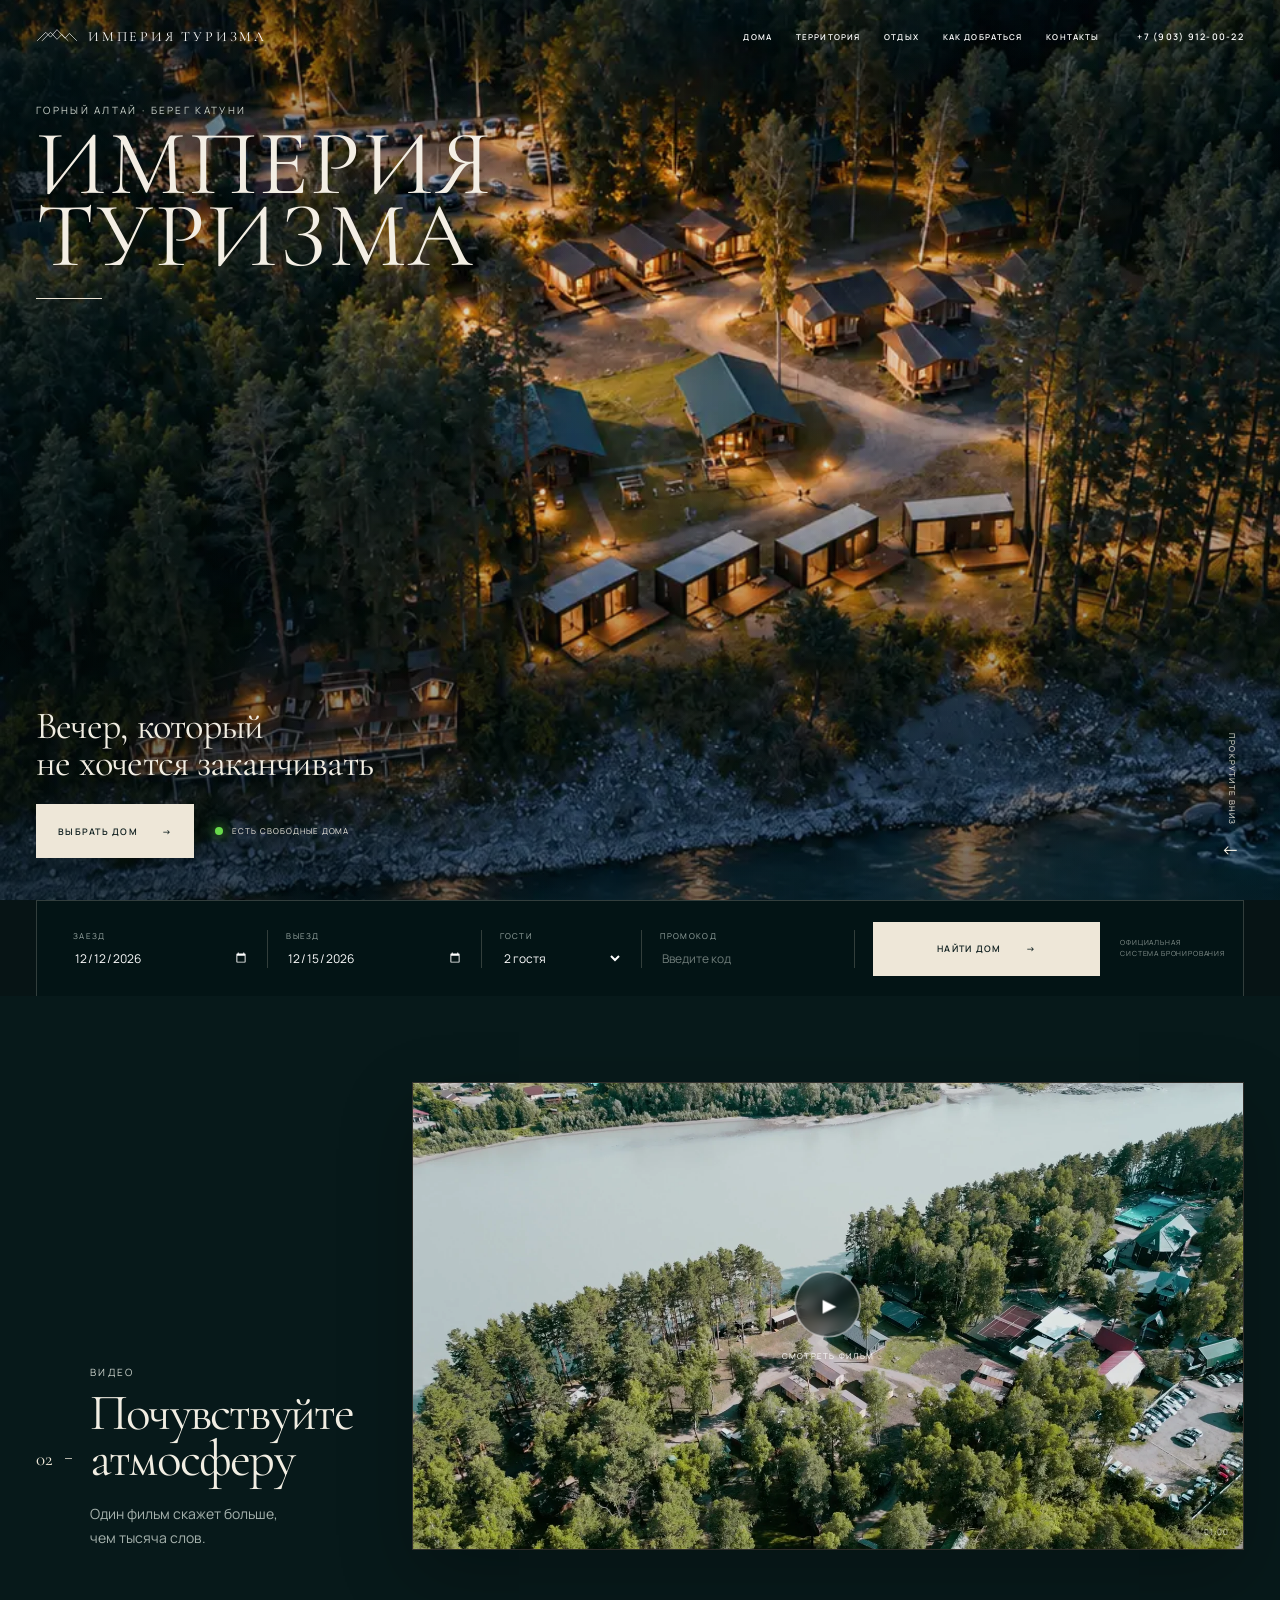
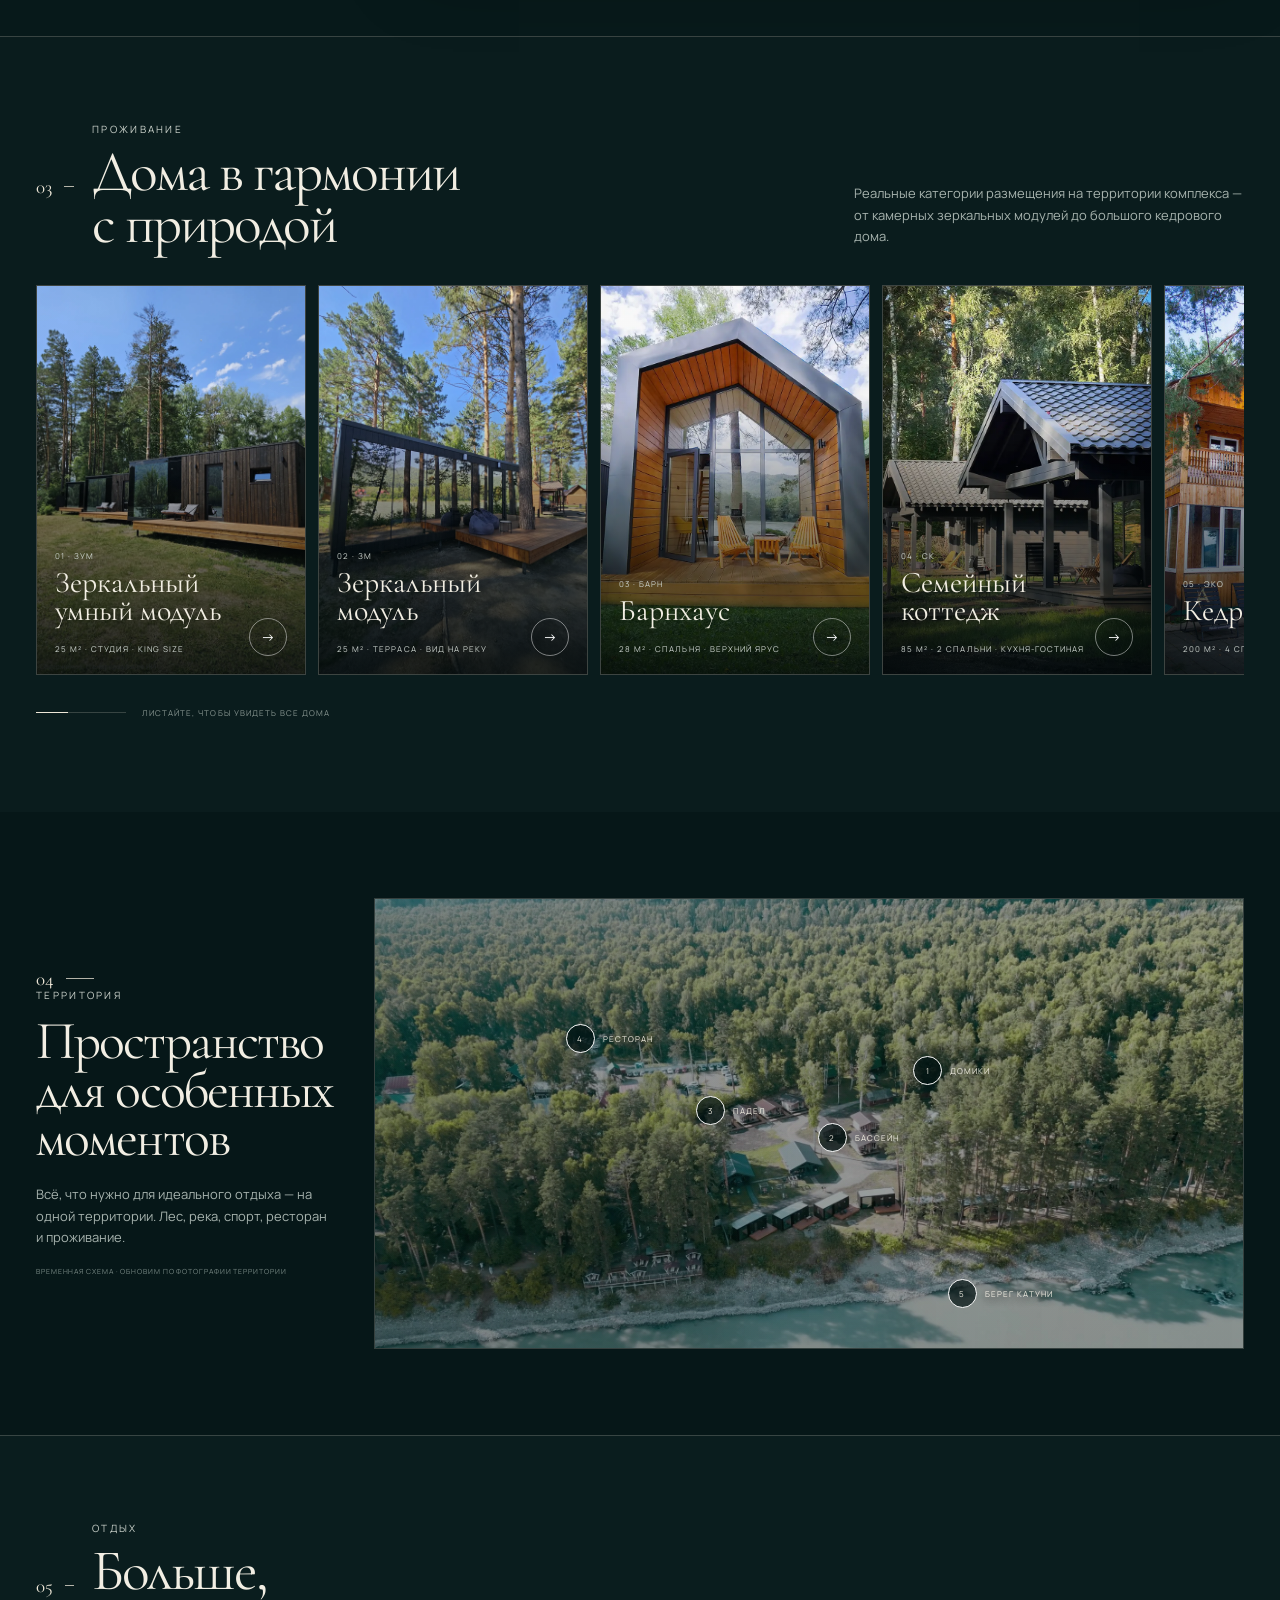
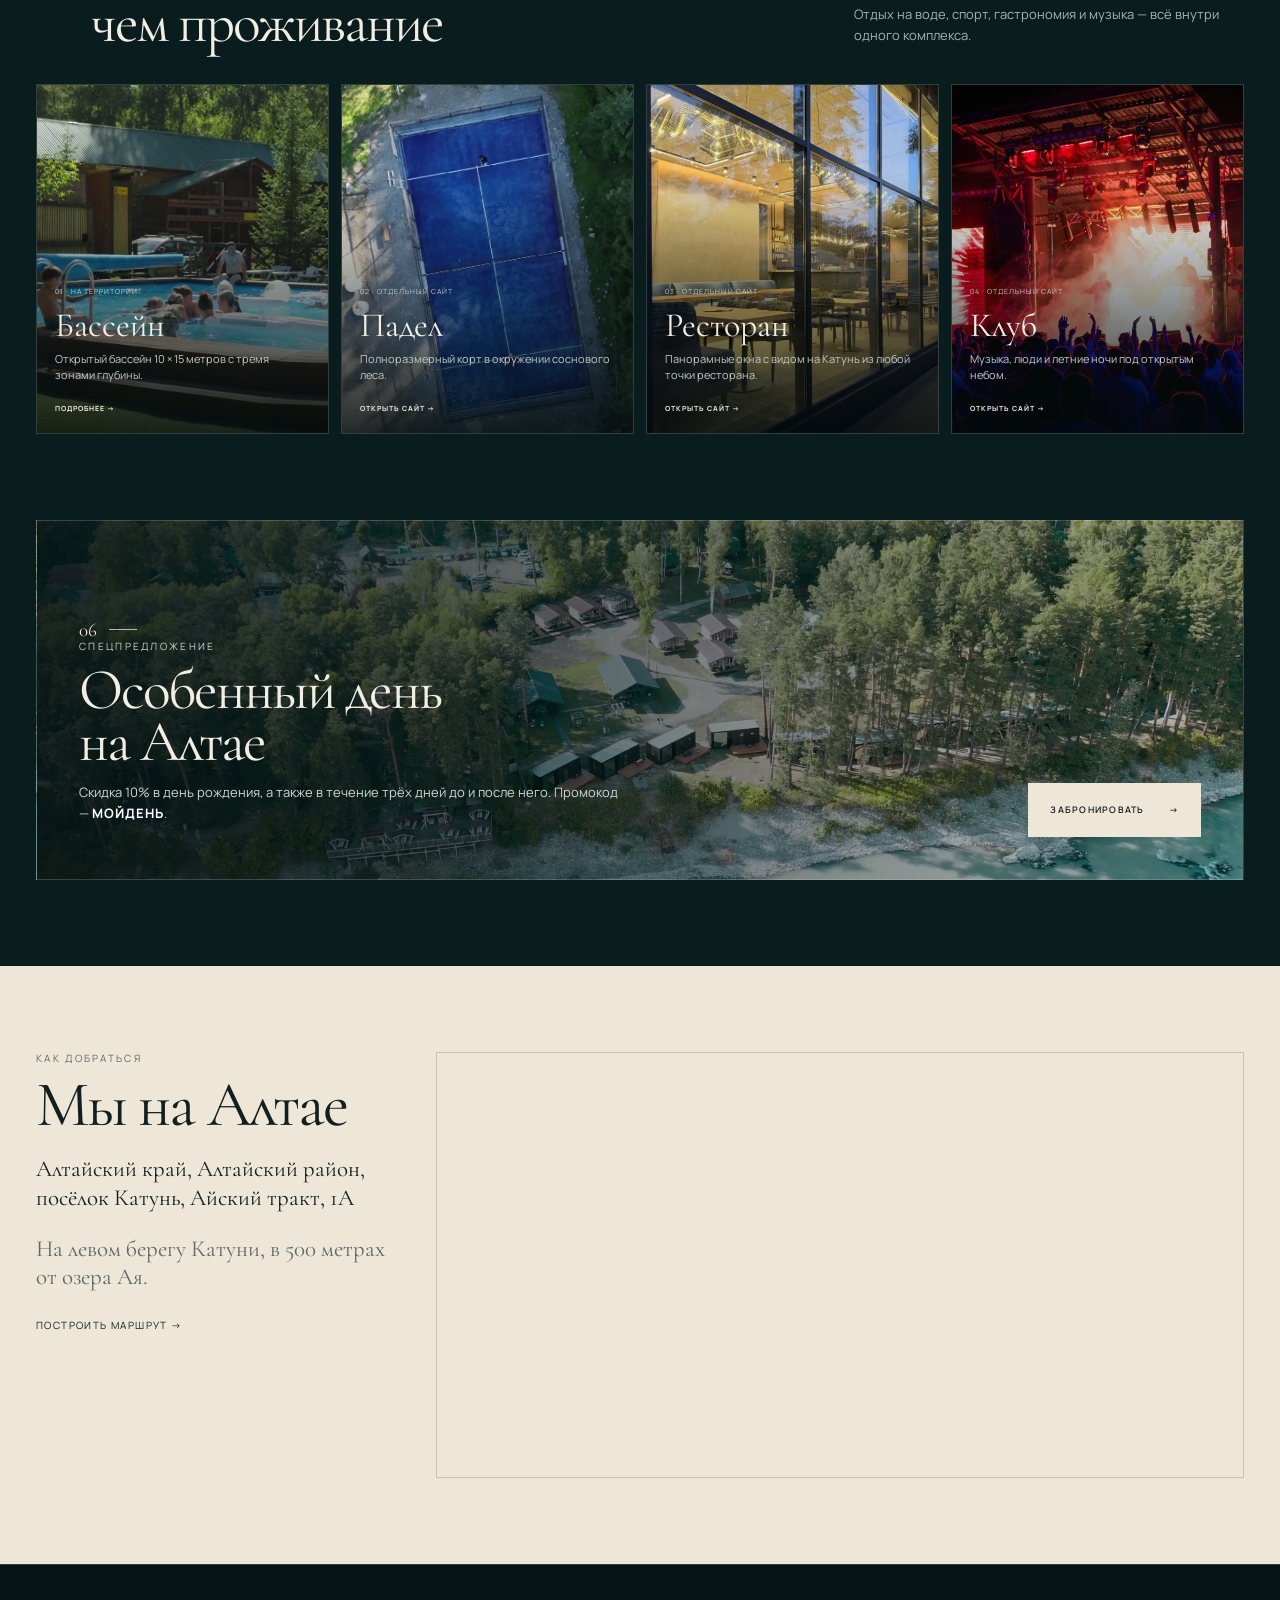
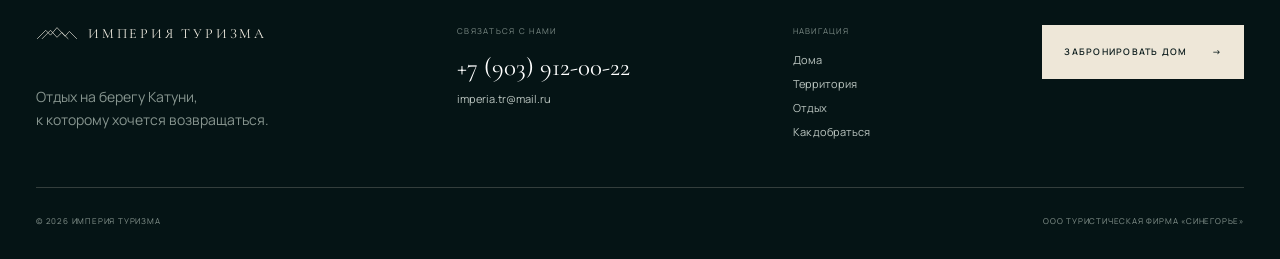
==== commit 08b4f854: "Bust production asset caches" ====
--- a/index.html
+++ b/index.html
@@ -9,7 +9,7 @@
   <link rel="preconnect" href="https://fonts.googleapis.com">
   <link rel="preconnect" href="https://fonts.gstatic.com" crossorigin>
   <link href="https://fonts.googleapis.com/css2?family=Cormorant+Garamond:wght@400;500;600&family=Manrope:wght@400;500;600&display=swap" rel="stylesheet">
-  <link rel="stylesheet" href="styles.css">
+  <link rel="stylesheet" href="styles.css?v=4">
 </head>
 <body>
   <a class="skip-link" href="#main">Перейти к содержанию</a>
@@ -207,6 +207,6 @@
     <div class="house-modal__grid"><img src="" alt=""><div><p class="eyebrow">Категория дома</p><h2></h2><p class="house-modal__lead"></p><ul></ul><button class="button button--light js-booking-open" type="button">Проверить даты <span>→</span></button></div></div>
   </dialog>
 
-  <script src="script.js"></script>
+  <script src="script.js?v=4"></script>
 </body>
 </html>
--- a/styles.css
+++ b/styles.css
@@ -93,7 +93,7 @@
   .brand__mark{width:34px}
   .menu-button{width:40px;height:40px}
   .mobile-menu{top:64px;left:14px;right:14px}
-  .hero{min-height:auto;padding-bottom:0}
+  .hero{display:block;min-height:auto;padding-bottom:0}
   .hero__media,.hero__veil{inset:0}
   .hero__media img{object-position:center 44%}
   .hero__veil{background:linear-gradient(180deg,rgba(1,10,11,.16) 0%,rgba(1,10,11,.06) 30%,rgba(1,10,11,.38) 58%,rgba(1,10,11,.9) 82%,#07191a 100%)}
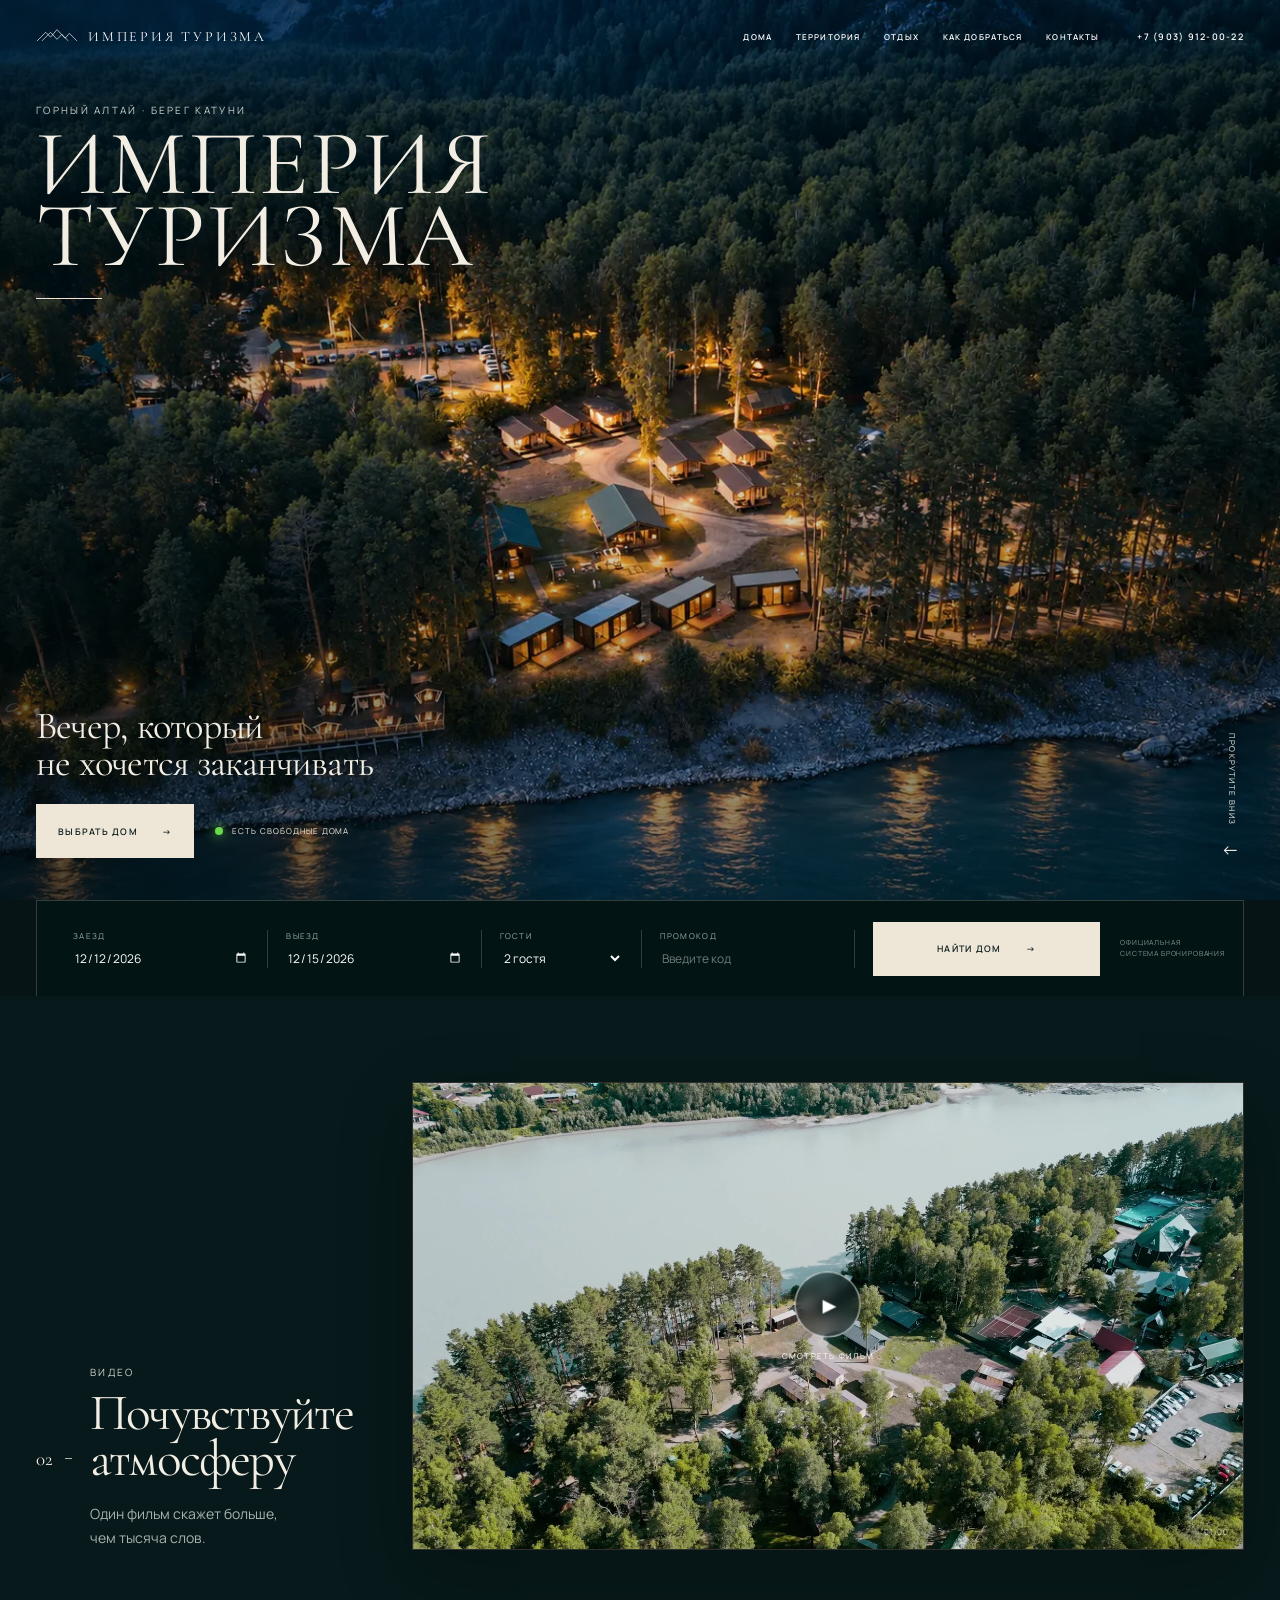
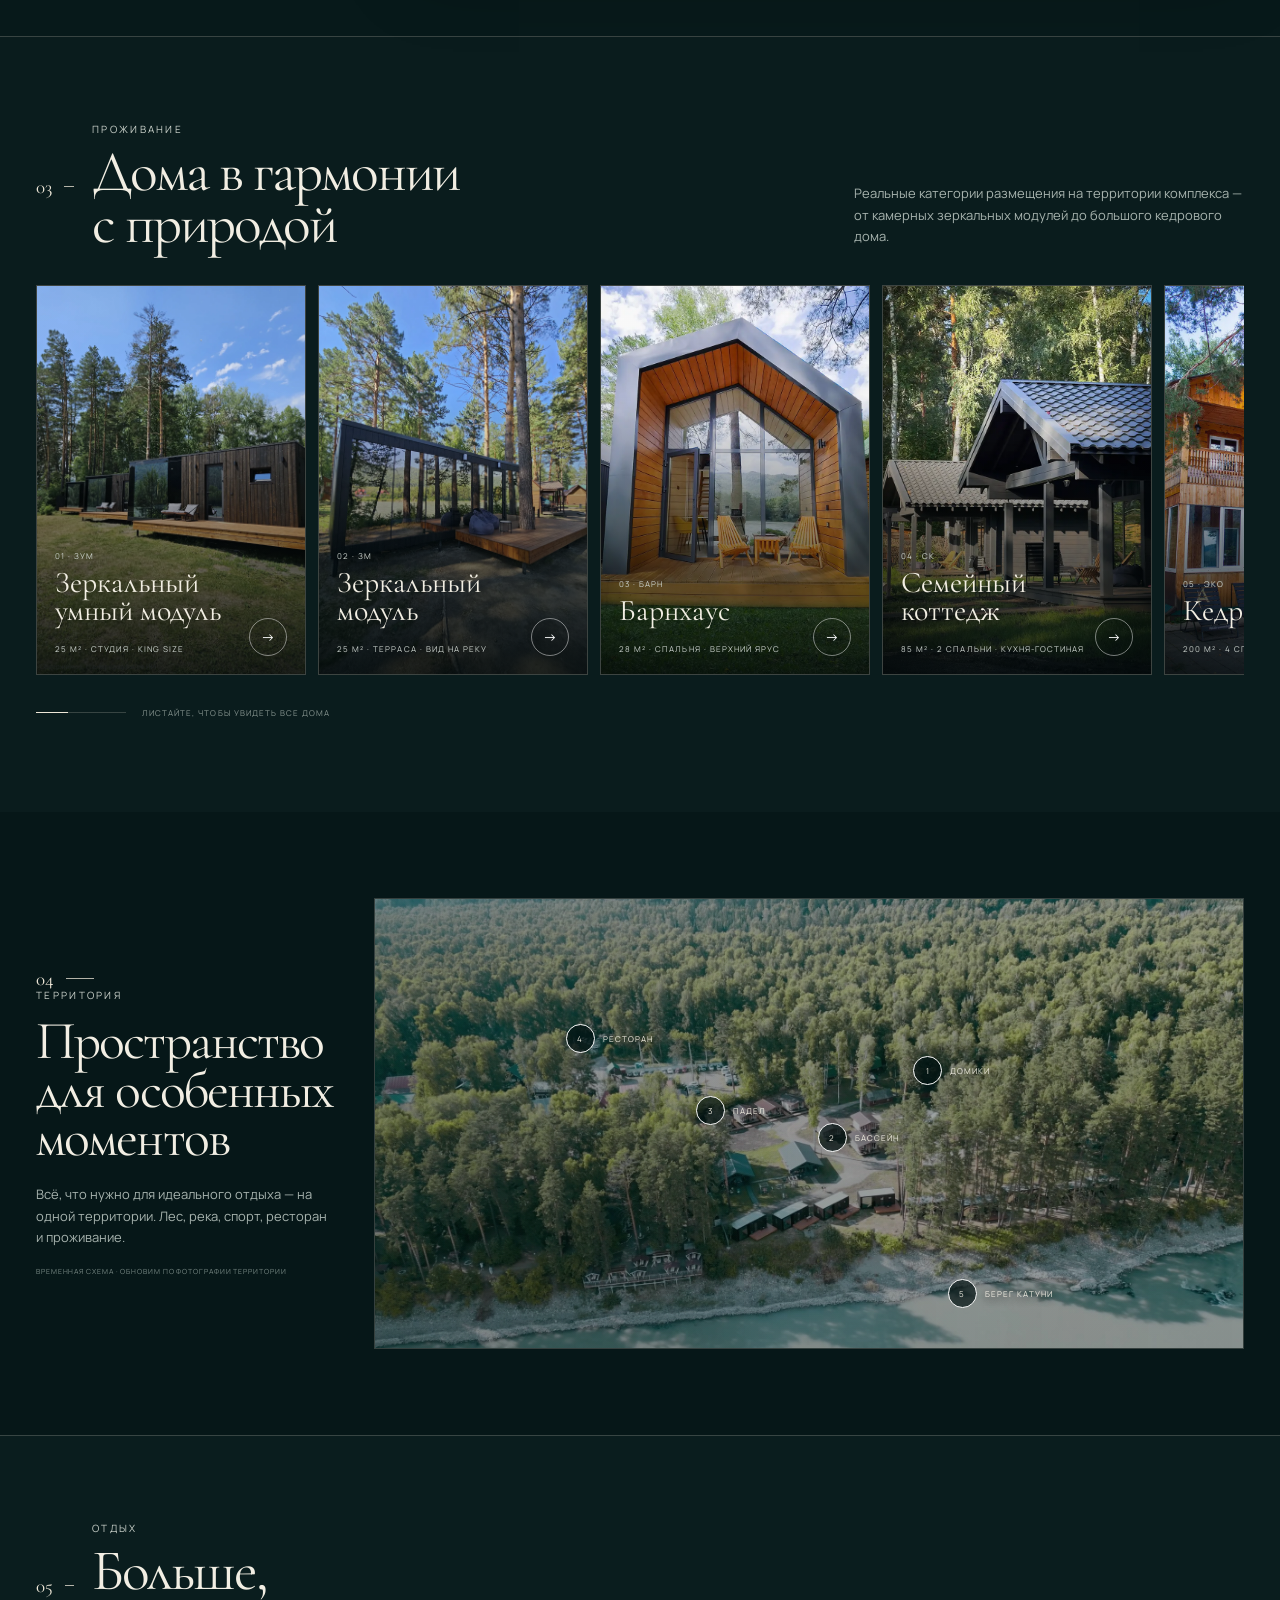
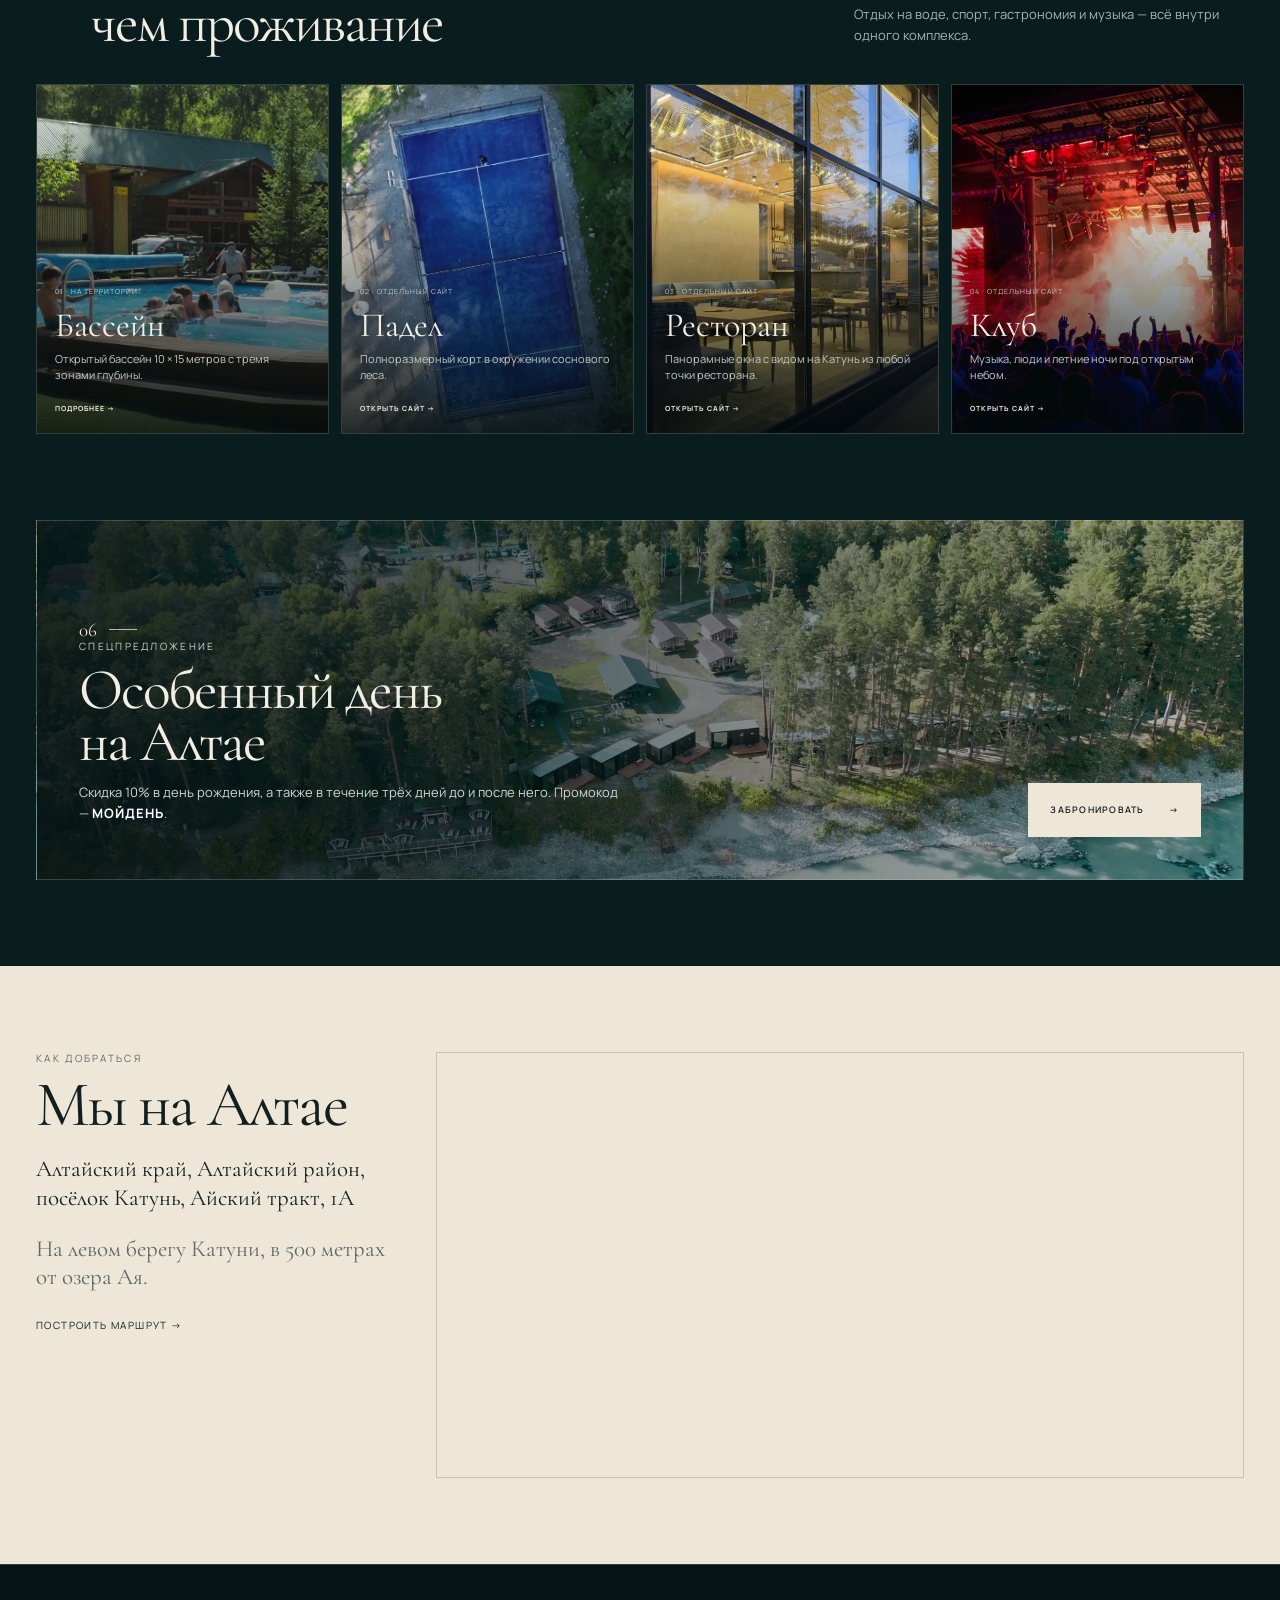
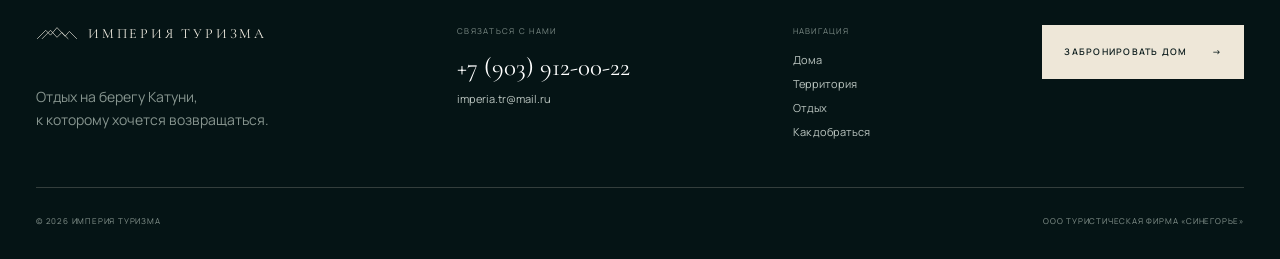
==== commit d236d5a6: "Remove empty image request" ====
--- a/index.html
+++ b/index.html
@@ -204,7 +204,7 @@
 
   <dialog class="modal house-modal" id="house-modal">
     <button class="modal__close" type="button" aria-label="Закрыть">×</button>
-    <div class="house-modal__grid"><img src="" alt=""><div><p class="eyebrow">Категория дома</p><h2></h2><p class="house-modal__lead"></p><ul></ul><button class="button button--light js-booking-open" type="button">Проверить даты <span>→</span></button></div></div>
+    <div class="house-modal__grid"><img alt=""><div><p class="eyebrow">Категория дома</p><h2></h2><p class="house-modal__lead"></p><ul></ul><button class="button button--light js-booking-open" type="button">Проверить даты <span>→</span></button></div></div>
   </dialog>
 
   <script src="script.js?v=4"></script>
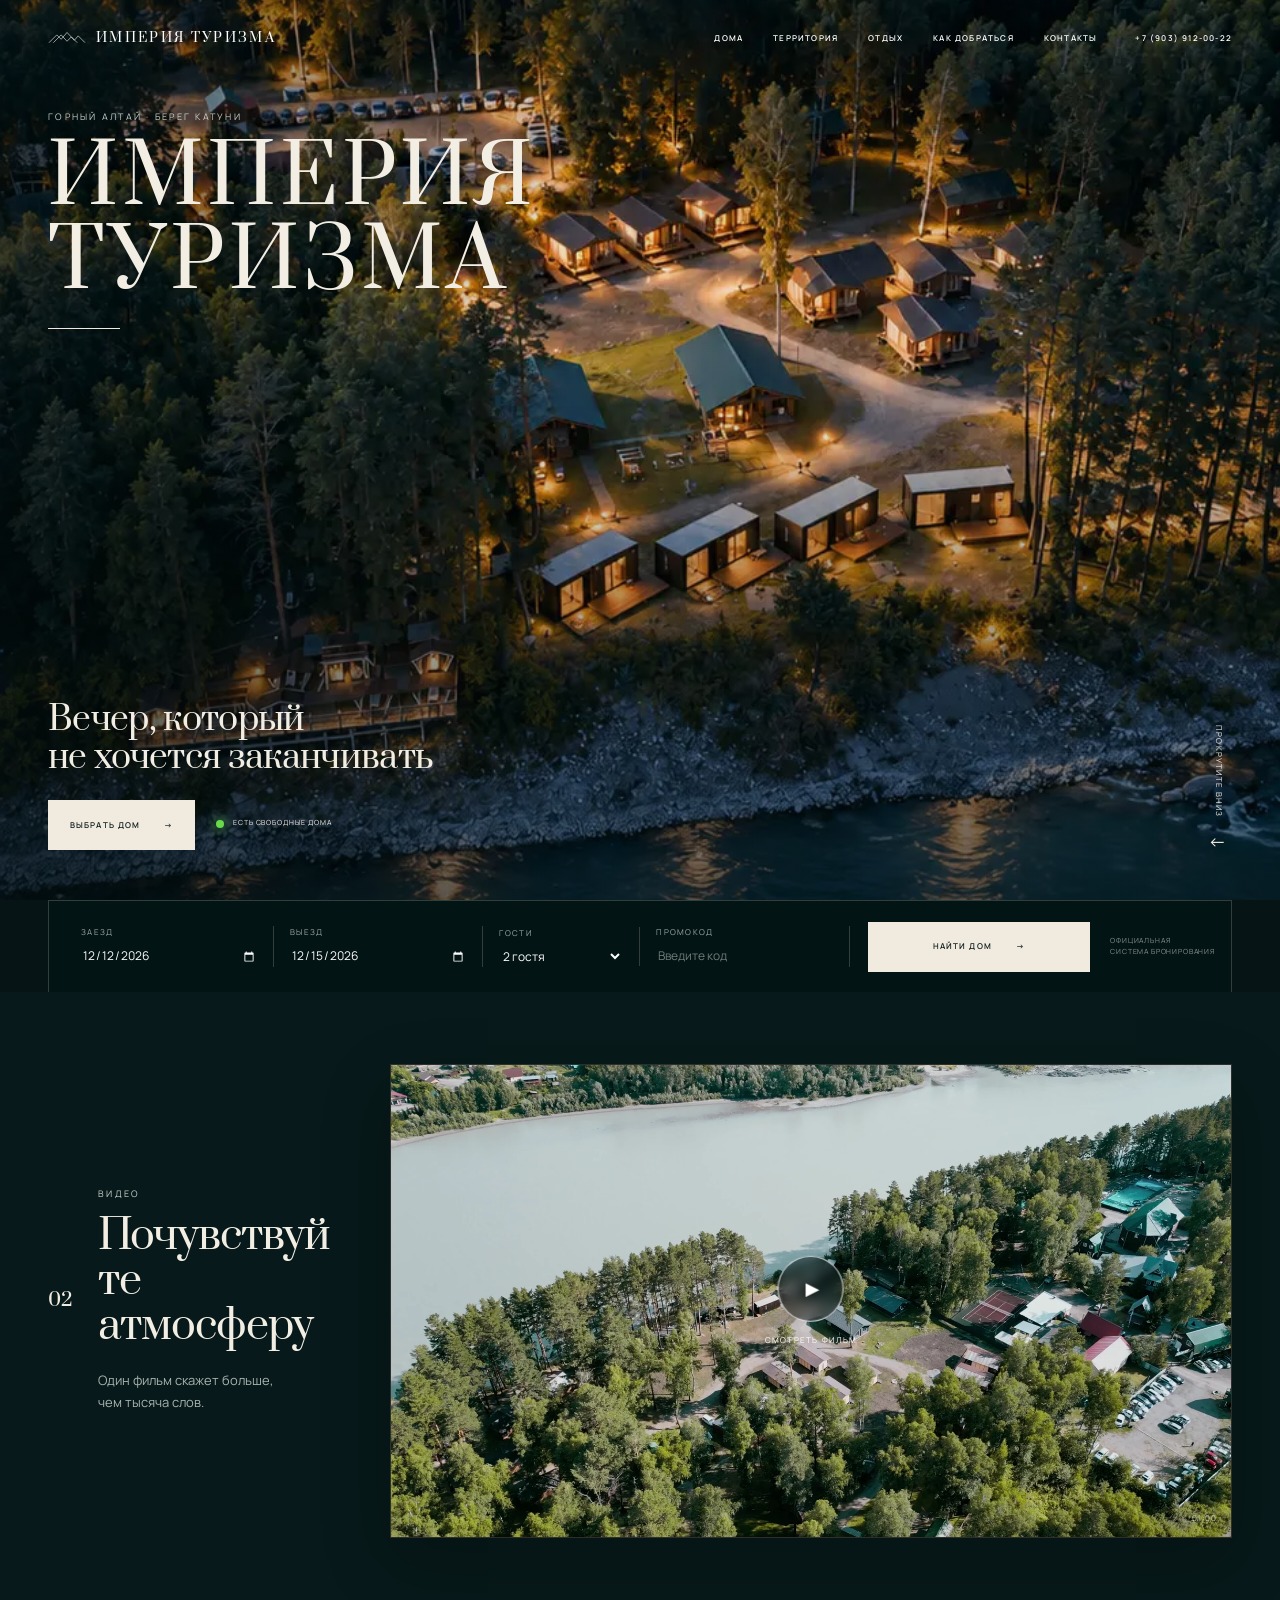
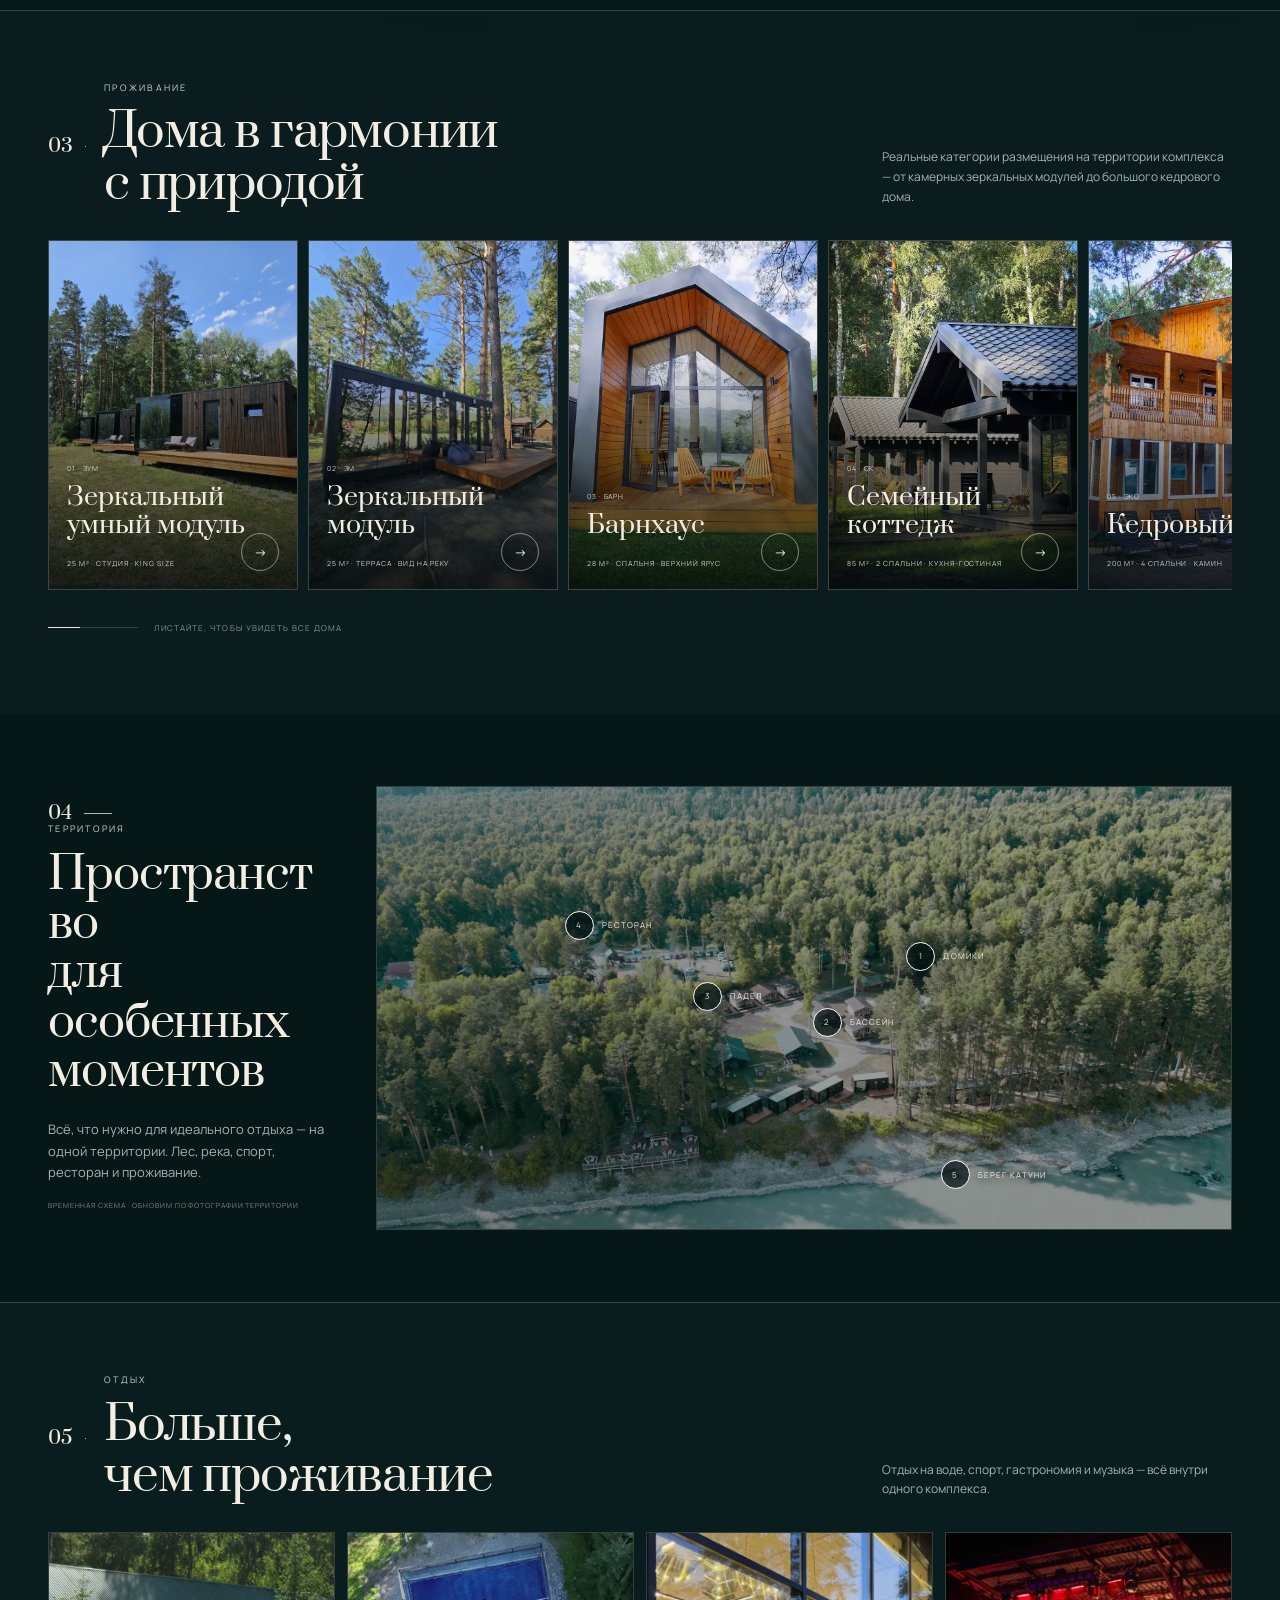
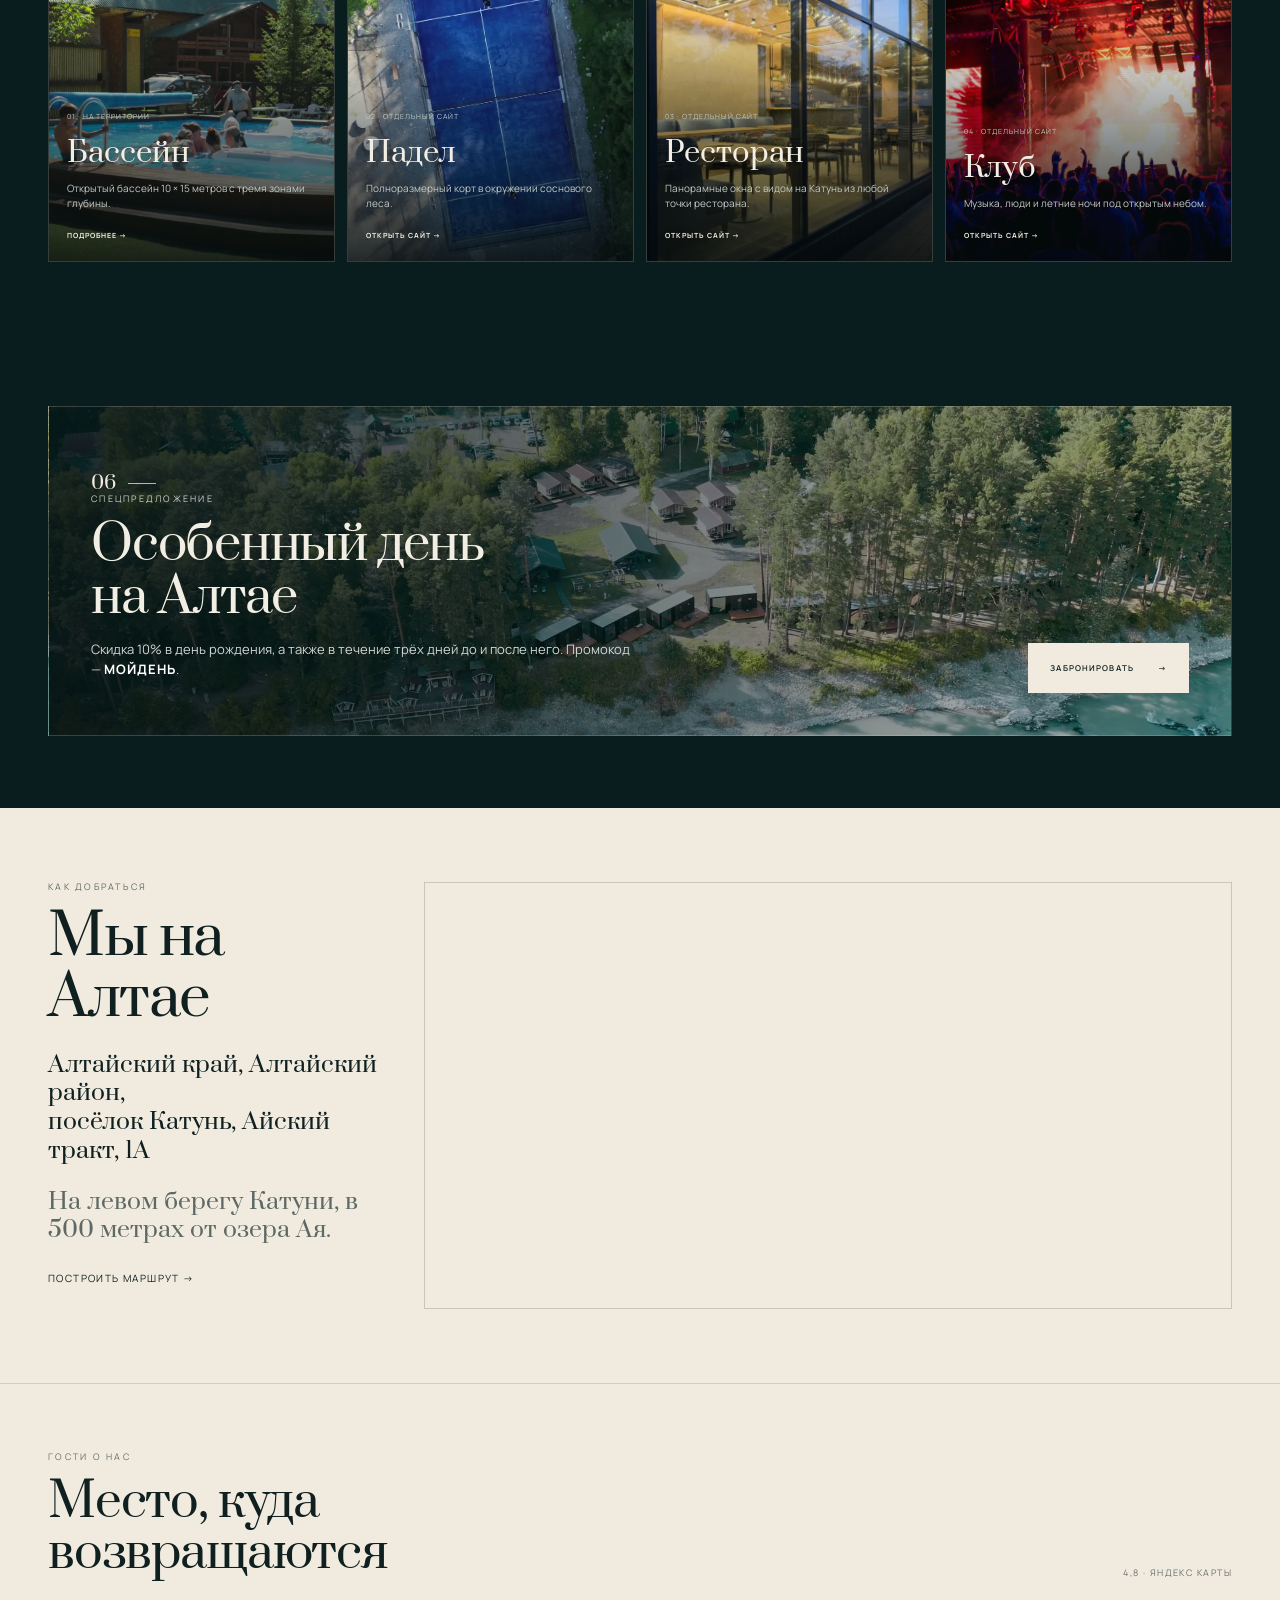
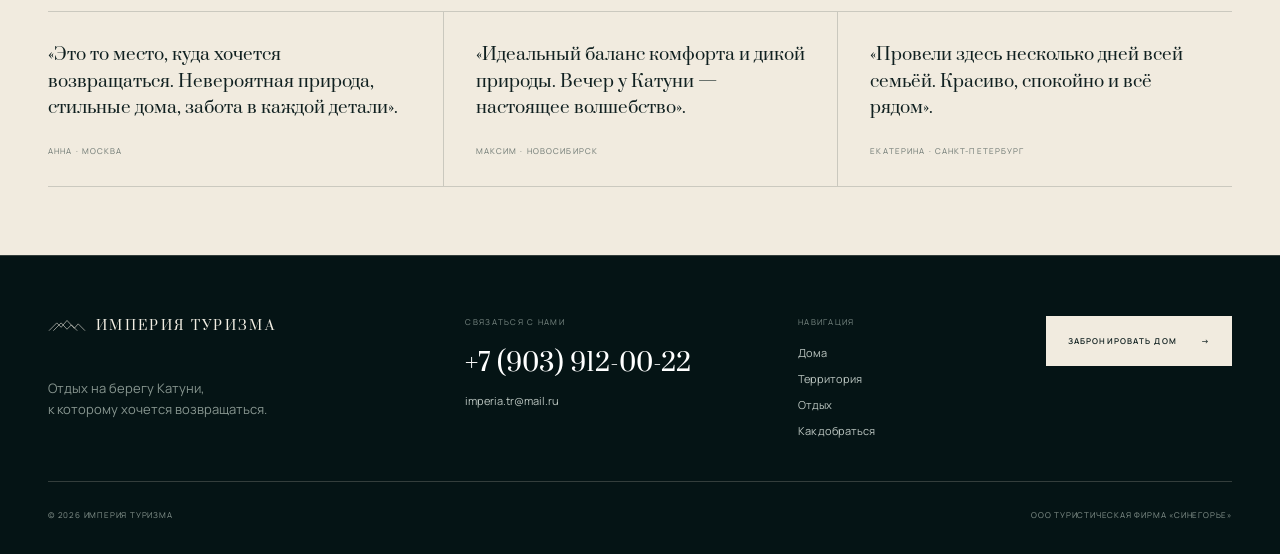
==== commit 0dee087e: "Refine premium layout and replace Rutube video" ====
--- a/index.html
+++ b/index.html
@@ -8,8 +8,8 @@
   <title>Империя туризма — отдых на берегу Катуни</title>
   <link rel="preconnect" href="https://fonts.googleapis.com">
   <link rel="preconnect" href="https://fonts.gstatic.com" crossorigin>
-  <link href="https://fonts.googleapis.com/css2?family=Cormorant+Garamond:wght@400;500;600&family=Manrope:wght@400;500;600&display=swap" rel="stylesheet">
-  <link rel="stylesheet" href="styles.css?v=4">
+  <link href="https://fonts.googleapis.com/css2?family=Manrope:wght@400;500;600&family=Prata&display=swap" rel="stylesheet">
+  <link rel="stylesheet" href="styles.css?v=5">
 </head>
 <body>
   <a class="skip-link" href="#main">Перейти к содержанию</a>
@@ -76,7 +76,7 @@
           <div><p class="eyebrow">Видео</p><h2 id="video-title">Почувствуйте<br>атмосферу</h2><p>Один фильм скажет больше,<br>чем тысяча слов.</p></div>
         </div>
         <div class="video-frame reveal">
-          <video id="atmosphere-video" poster="assets/images/video-poster.webp" preload="none" playsinline data-part-base="assets/video/imperia-film.part" data-parts="8">
+          <video id="atmosphere-video" poster="assets/images/video-poster.webp" preload="none" playsinline data-part-base="assets/video/chunks/imperia-film.part" data-parts="5">
             Ваш браузер не поддерживает воспроизведение видео.
           </video>
           <button class="video-play" type="button" aria-label="Смотреть фильм об Империи туризма">
@@ -179,6 +179,17 @@
         </div>
         <div class="location__map reveal">
           <iframe src="https://yandex.ru/map-widget/v1/?ll=85.861206%2C51.896130&z=15&pt=85.861206,51.896130,pm2rdm" title="Империя туризма на карте" loading="lazy" allowfullscreen></iframe>
+        </div>
+      </div>
+    </section>
+
+    <section class="reviews" aria-labelledby="reviews-title">
+      <div class="shell">
+        <div class="reviews__head reveal"><div><p class="eyebrow">Гости о нас</p><h2 id="reviews-title">Место, куда<br>возвращаются</h2></div><span>4,8 · Яндекс Карты</span></div>
+        <div class="reviews__grid">
+          <blockquote class="review reveal"><p>«Это то место, куда хочется возвращаться. Невероятная природа, стильные дома, забота в каждой детали».</p><footer>Анна · Москва</footer></blockquote>
+          <blockquote class="review reveal"><p>«Идеальный баланс комфорта и дикой природы. Вечер у Катуни — настоящее волшебство».</p><footer>Максим · Новосибирск</footer></blockquote>
+          <blockquote class="review reveal"><p>«Провели здесь несколько дней всей семьёй. Красиво, спокойно и всё рядом».</p><footer>Екатерина · Санкт-Петербург</footer></blockquote>
         </div>
       </div>
     </section>
@@ -207,6 +218,6 @@
     <div class="house-modal__grid"><img alt=""><div><p class="eyebrow">Категория дома</p><h2></h2><p class="house-modal__lead"></p><ul></ul><button class="button button--light js-booking-open" type="button">Проверить даты <span>→</span></button></div></div>
   </dialog>
 
-  <script src="script.js?v=4"></script>
+  <script src="script.js?v=5"></script>
 </body>
 </html>
--- a/styles.css
+++ b/styles.css
@@ -172,3 +172,62 @@
 }
 
 @media(prefers-reduced-motion:reduce){html{scroll-behavior:auto}.reveal{opacity:1;transform:none;transition:none}.house-card img,.experience-card img,.button{transition:none}}
+
+/* Visual refinement v5 — closer to the approved editorial reference */
+:root{--serif:"Prata",Georgia,serif;--bg:#061718;--bg2:#091d1e;--cream:#f1ebdf}
+body{font-size:13px;line-height:1.55}
+.shell{width:min(1320px,calc(100% - 96px))}
+.eyebrow{margin-bottom:14px;font-size:9px;letter-spacing:.25em}
+h2{font-size:clamp(38px,3.7vw,58px);line-height:1.08;letter-spacing:-.025em}
+.header__inner{height:76px}
+.brand{font-size:13px;letter-spacing:.18em}.brand__mark{width:38px}
+.nav{gap:30px}.nav a,.header__phone{font-size:8px;letter-spacing:.15em}
+.hero{min-height:calc(100svh + 92px);padding-bottom:92px}
+.hero__media,.hero__veil{inset:0 0 92px}
+.hero__media img{object-position:center 52%}
+.hero__veil{background:linear-gradient(90deg,rgba(2,12,13,.52),transparent 44%,rgba(2,12,13,.11)),linear-gradient(180deg,rgba(2,10,11,.2),transparent 38%,rgba(2,12,13,.58))}
+.hero__content{padding:112px 0 50px}
+.hero__title-block{max-width:610px}.hero h1{font-size:clamp(62px,6.3vw,92px);line-height:1.05;letter-spacing:.045em}
+.fine-line{width:72px;margin-top:22px}
+.hero__copy>p{font-size:clamp(27px,2.6vw,38px);line-height:1.16;margin-bottom:22px}
+.button{min-height:50px;padding:15px 22px;font-size:8px}
+.availability{font-size:7px}.booking-bar{height:92px;padding:12px 16px}.booking-bar label{padding:0 16px}
+.numbered{padding:72px 0}
+.video-section>.shell{grid-template-columns:minmax(220px,290px) minmax(0,1fr);gap:52px;align-items:center}
+.section-intro{grid-template-columns:34px minmax(0,1fr);gap:16px}.section-intro h2{font-size:clamp(36px,3.2vw,50px);line-height:1.1}
+.video-frame{box-shadow:0 24px 64px rgba(0,0,0,.24)}
+.section-heading{margin-bottom:30px}.section-heading h2{font-size:clamp(38px,3.7vw,56px);line-height:1.08}.section-heading>p{max-width:350px;font-size:12px}
+.house-track{grid-template-columns:repeat(5,minmax(250px,1fr));gap:10px}.house-card{min-height:350px}
+.house-card__content h3{font-size:25px;line-height:1.14}.house-card__content p,.house-card__content span{font-size:7px}
+.territory__grid{grid-template-columns:280px minmax(0,1fr);gap:48px}.territory__copy h2{font-size:clamp(36px,3.5vw,52px);line-height:1.1}
+.experience-card{min-height:330px}.experience-card h3{font-size:29px}.experience-card p{font-size:10px}
+.offer__inner{min-height:330px}.offer h2{font-size:clamp(38px,3.8vw,56px);line-height:1.1}
+.location{padding:74px 0}.location__grid{grid-template-columns:330px minmax(0,1fr);gap:46px}.location h2{font-size:clamp(44px,4.4vw,64px);line-height:1.08}
+.reviews{padding:68px 0;background:var(--cream);color:#102020;border-top:1px solid rgba(12,31,31,.14)}
+.reviews .eyebrow{color:#65716d}.reviews__head{display:flex;align-items:flex-end;justify-content:space-between;gap:30px;margin-bottom:32px}.reviews__head>span{font-size:9px;letter-spacing:.16em;text-transform:uppercase;color:#66716d}
+.reviews__grid{display:grid;grid-template-columns:repeat(3,1fr);border-top:1px solid rgba(12,31,31,.17);border-bottom:1px solid rgba(12,31,31,.17)}
+.review{margin:0;padding:30px 32px 28px 0}.review+.review{padding-left:32px;border-left:1px solid rgba(12,31,31,.17)}.review p{font-family:var(--serif);font-size:17px;line-height:1.55;margin:0 0 24px}.review footer{font-size:8px;letter-spacing:.14em;text-transform:uppercase;color:#69746f}
+
+@media(max-width:1100px){.shell{width:calc(100% - 56px)}.video-section>.shell{grid-template-columns:250px 1fr;gap:34px}}
+
+@media(max-width:760px){
+  html{scroll-padding-top:64px}.shell{width:calc(100% - 32px)}
+  .header__inner{height:64px}.brand{font-size:10px}.brand__mark{width:31px}.menu-button{border:0;width:38px;height:38px}
+  .hero{min-height:auto;padding:0}.hero__media,.hero__veil{inset:0}.hero__media img{object-position:center 46%}
+  .hero__veil{background:linear-gradient(180deg,rgba(1,9,10,.35) 0%,rgba(1,9,10,.04) 32%,rgba(1,9,10,.3) 58%,rgba(1,9,10,.92) 88%,#07191a 100%)}
+  .hero__content{min-height:100svh;padding:86px 0 38px}.hero__title-block{max-width:260px}.hero h1{font-size:clamp(39px,11vw,47px);line-height:1.12;letter-spacing:.035em}.hero .eyebrow{font-size:7px;margin-bottom:10px}.fine-line{width:44px;margin-top:16px}
+  .hero__bottom{align-items:flex-end}.hero__copy{width:100%}.hero__copy>p{font-size:23px;line-height:1.2;margin-bottom:18px}.hero__copy .button{width:100%;max-width:260px}.availability{margin:12px 0 0}.hero__scroll{display:none}
+  .booking-bar{position:relative;left:auto;bottom:auto;transform:none;width:100%;height:auto;grid-template-columns:1fr 1fr;padding:18px 16px 22px;border-left:0;border-right:0;gap:12px 0}.booking-bar label{padding:0 10px;min-height:50px}.booking-bar label:nth-child(odd){border-right:1px solid var(--line)}.booking-bar .button{grid-column:1/-1;margin:0 10px}.booking-bar small{display:none}
+  .numbered{padding:52px 0}.video-section>.shell{display:block}.section-intro{display:flex;align-items:flex-start;gap:12px;margin-bottom:22px}.section-intro h2{font-size:32px;line-height:1.14}.section-intro>div>p:last-child{font-size:11px;margin-top:12px}.video-frame{margin-inline:-16px;aspect-ratio:16/10;border-left:0;border-right:0}.video-play__icon{width:54px;height:54px}
+  .section-heading{margin-bottom:22px}.section-heading__main{grid-template-columns:28px 1fr;gap:10px}.section-heading h2{font-size:33px;line-height:1.14}.section-heading>p{font-size:11px;line-height:1.6;margin-top:15px}
+  .house-track{grid-template-columns:repeat(5,78vw);gap:9px;margin-right:-16px;padding-right:16px}.house-card{min-height:370px}.house-card__content{left:16px;right:16px;bottom:16px}.house-card__content h3{font-size:25px;line-height:1.15}
+  .territory__copy h2{font-size:33px;line-height:1.14}.territory__copy>p:not(.eyebrow){font-size:11px}.territory__map{margin-inline:-16px;aspect-ratio:4/4.6}
+  .experience-grid{gap:9px;margin-right:-16px;padding-right:16px}.experience-card{flex-basis:78vw;min-height:355px}.experience-card h3{font-size:28px}.experience-card p{font-size:10px}
+  .offer__inner{min-height:420px;padding:24px 18px}.offer h2{font-size:34px;line-height:1.14}.offer p:not(.eyebrow){font-size:11px}
+  .location{padding:54px 0}.location h2{font-size:42px;line-height:1.12}.location__copy>p:not(.eyebrow){font-size:18px}.location__map,.location__map iframe{min-height:310px}.location__map{margin-top:24px}
+  .reviews{padding:52px 0}.reviews__head{display:block;margin-bottom:24px}.reviews__head h2{font-size:34px}.reviews__head>span{display:block;margin-top:16px}.reviews__grid{display:flex;overflow:auto;scroll-snap-type:x mandatory;margin-right:-16px}.review{flex:0 0 82vw;scroll-snap-align:start;padding:24px 22px 24px 0}.review+.review{padding-left:22px}.review p{font-size:16px}
+  .footer{padding-top:46px}.footer__grid{gap:26px}.footer__phone{font-size:22px!important}
+  .mobile-booking{left:16px;right:16px}
+}
+
+@media(max-width:390px){.hero h1{font-size:39px}.hero__copy>p{font-size:21px}.section-intro h2,.section-heading h2,.territory__copy h2{font-size:31px}.offer h2{font-size:32px}.location h2{font-size:40px}}
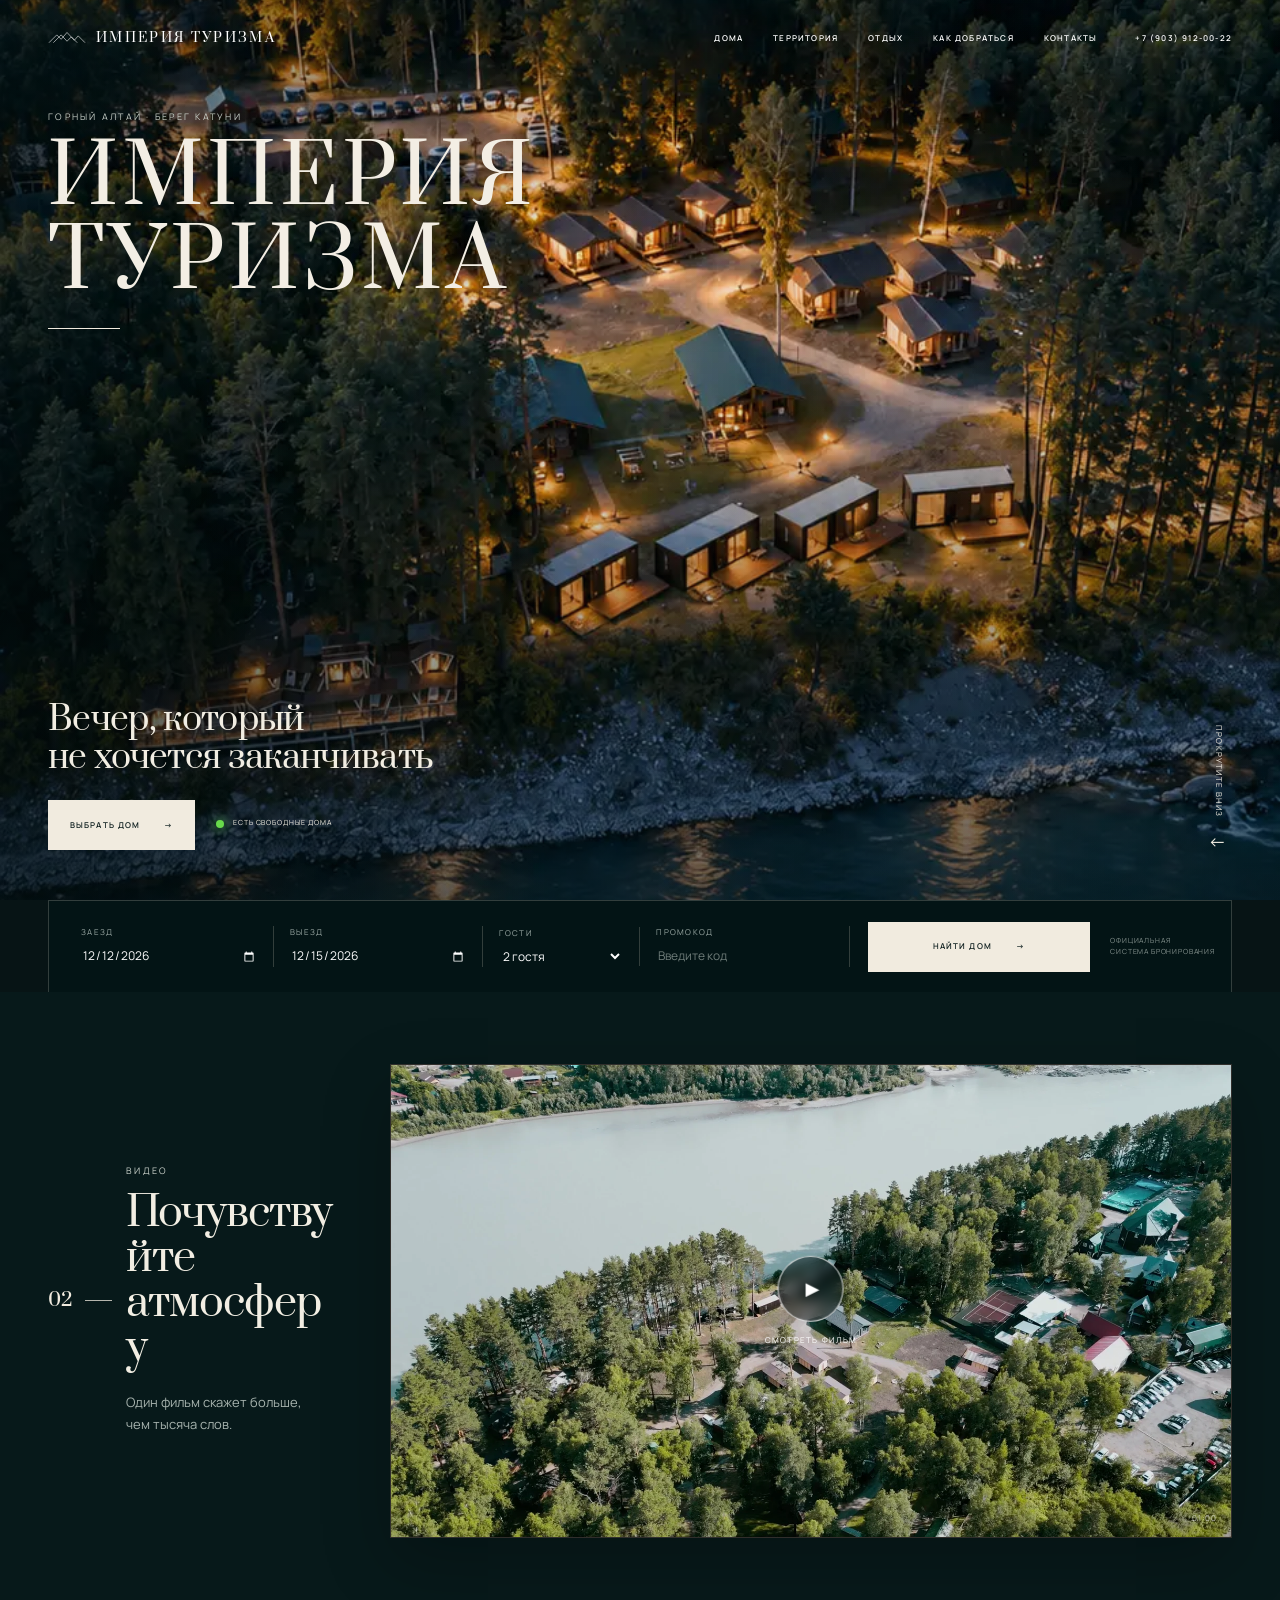
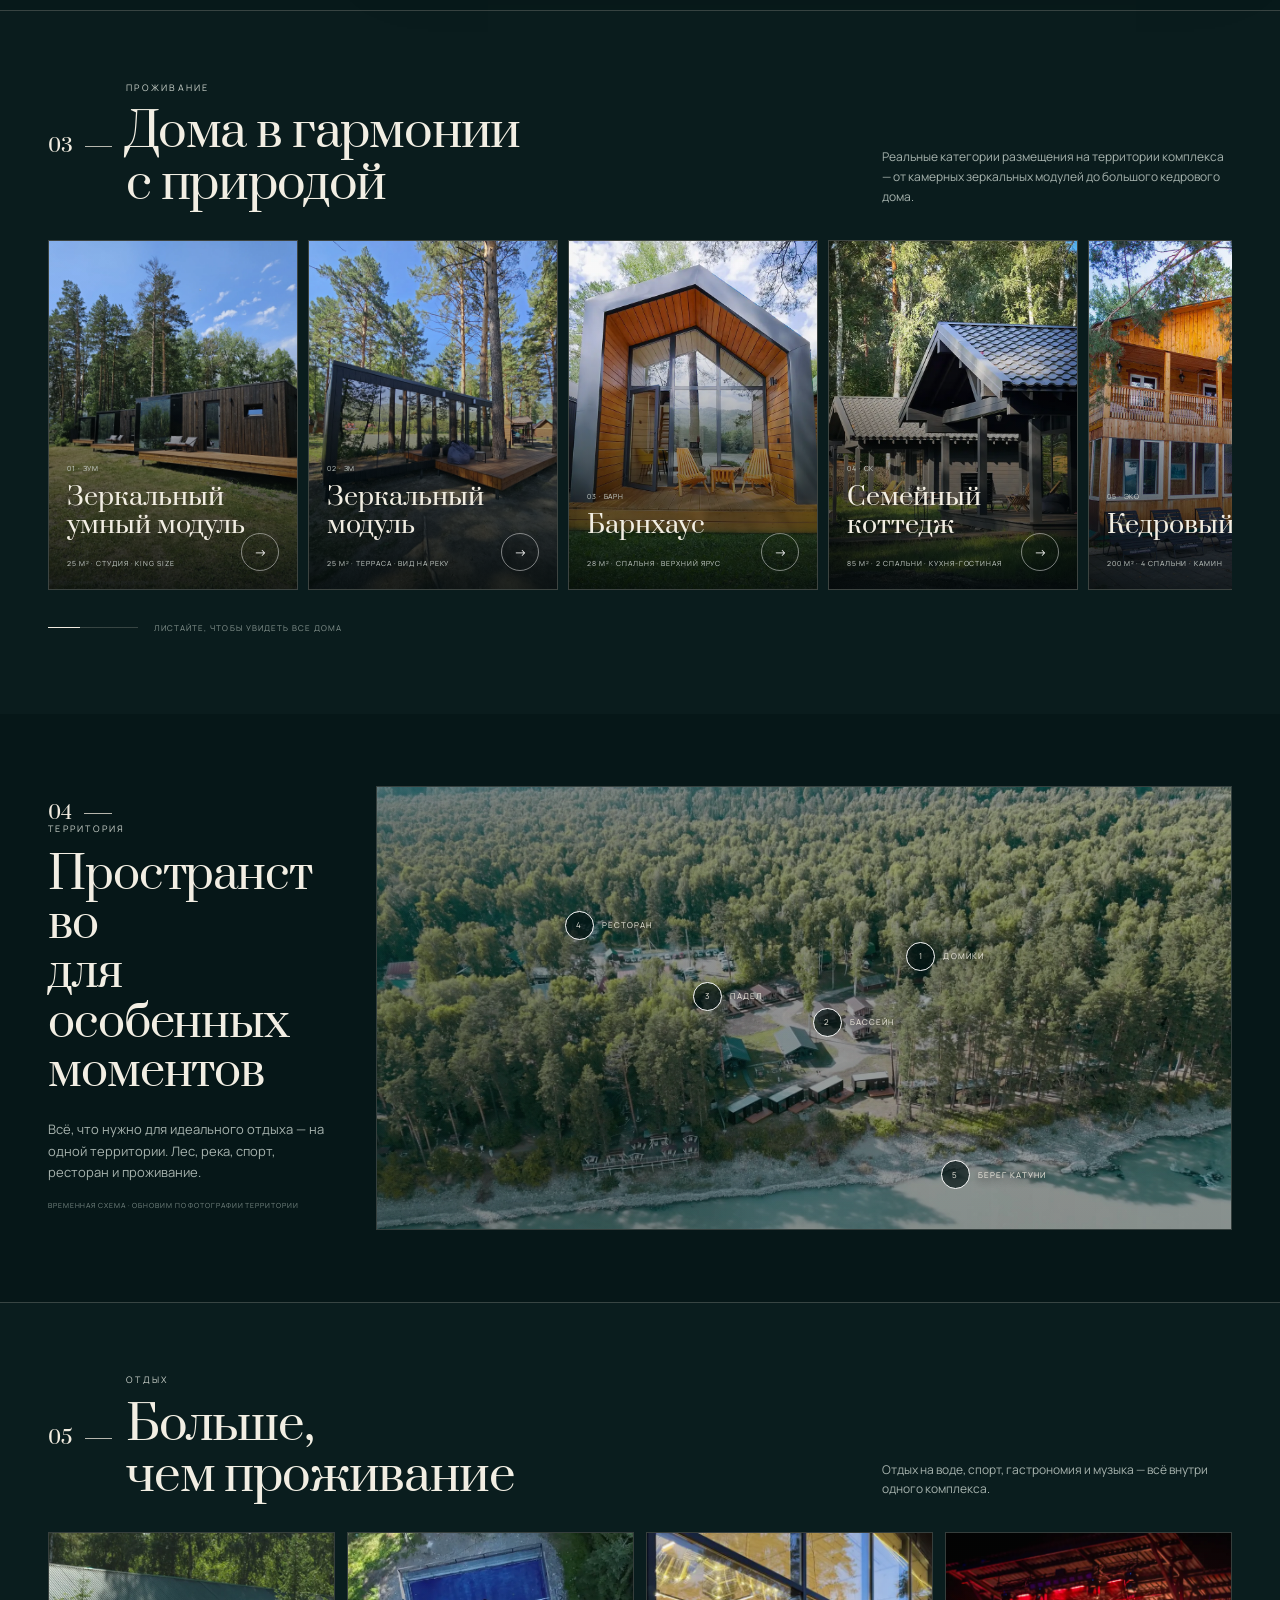
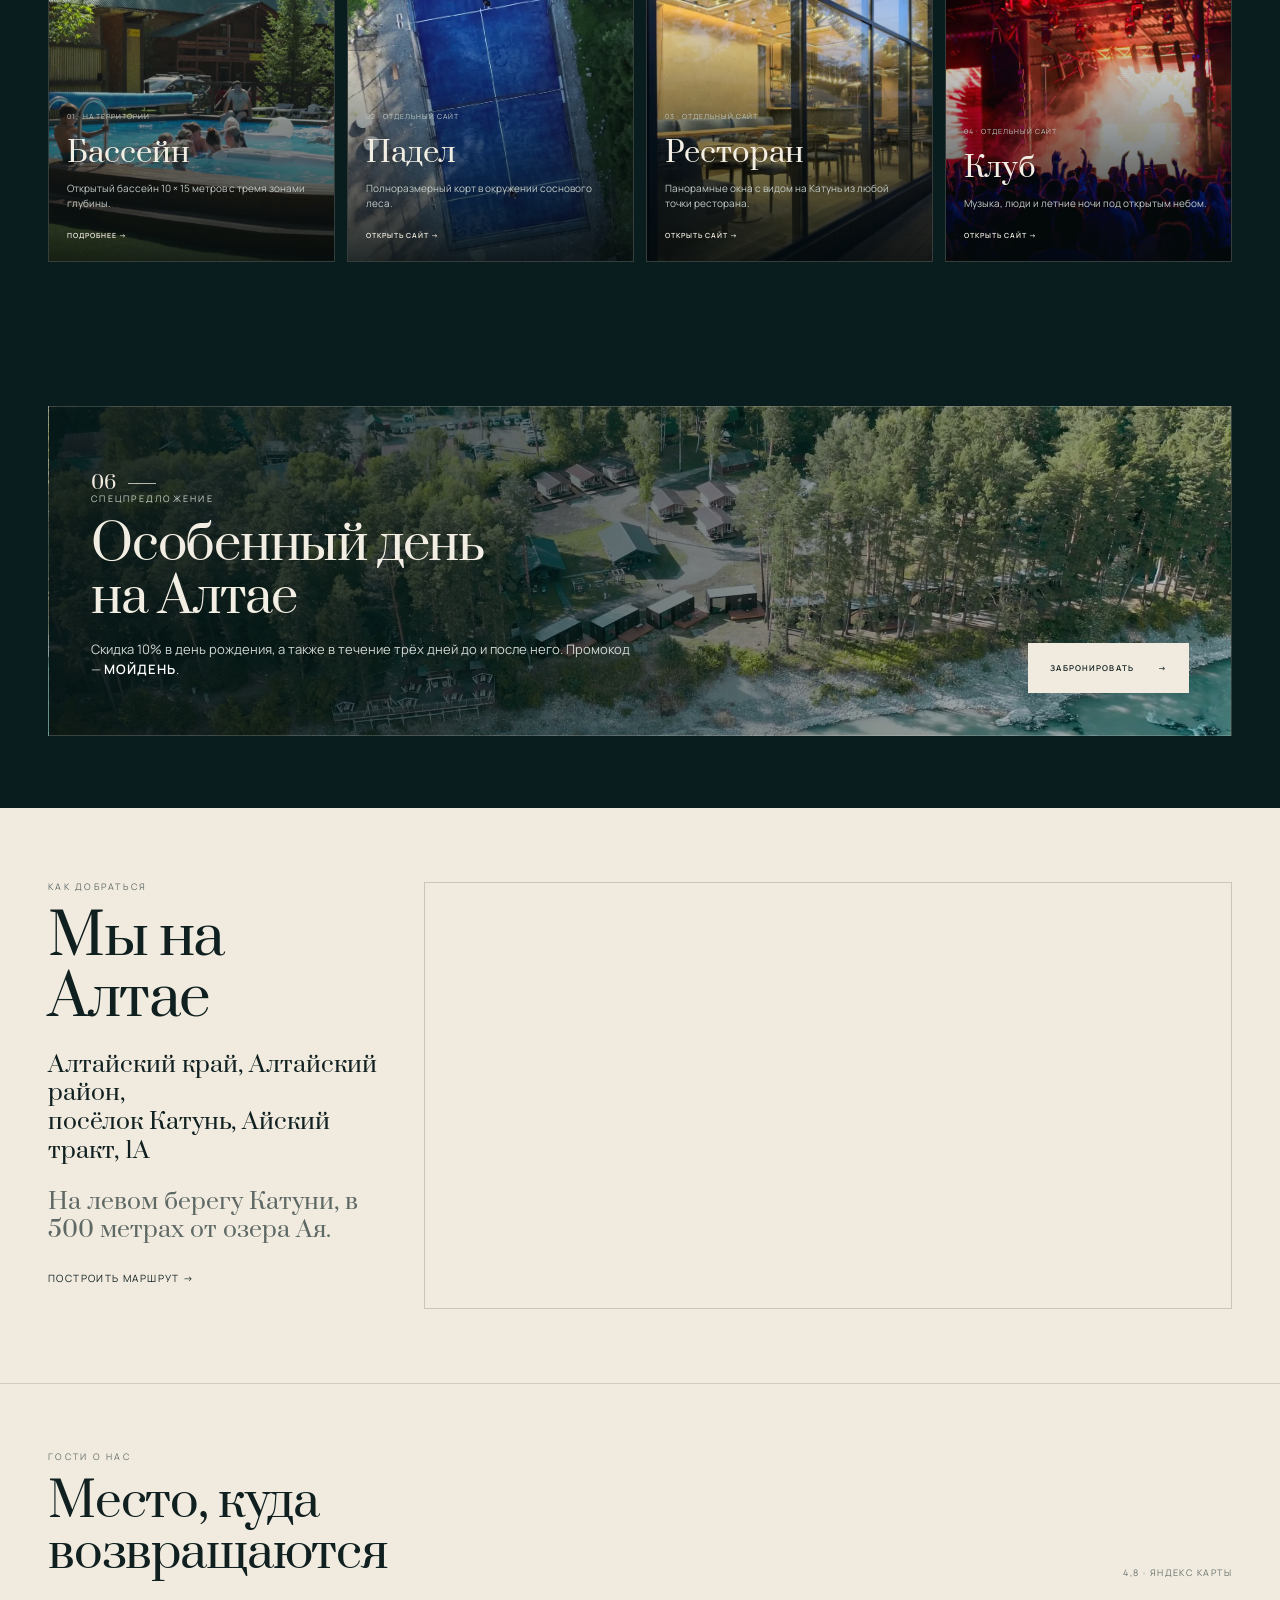
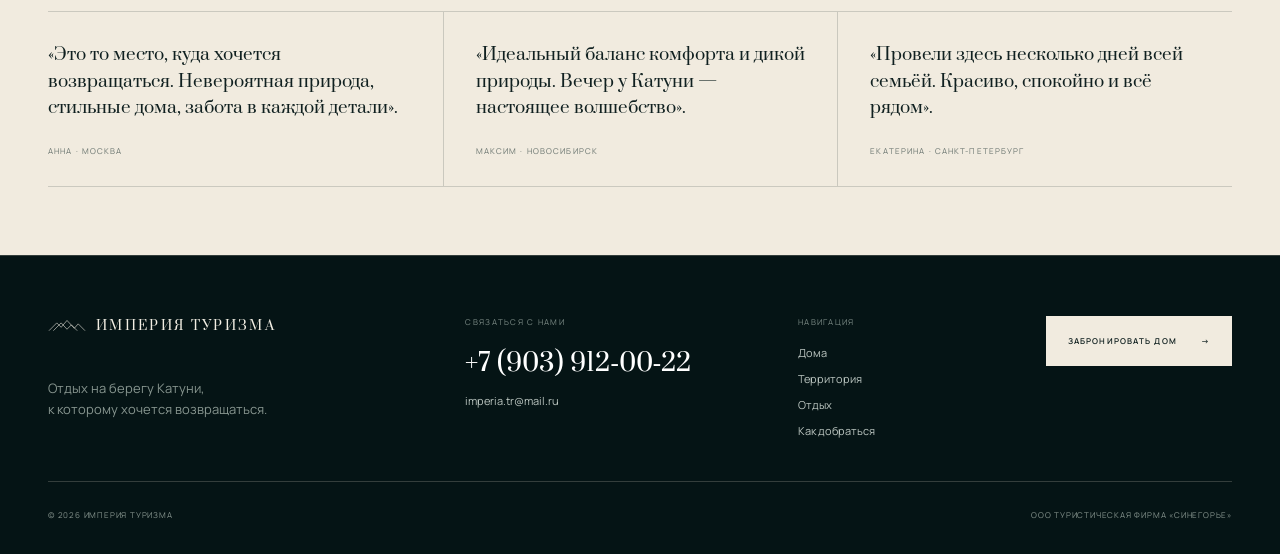
==== commit c77f3c43: "Polish mobile layout and self-hosted video" ====
--- a/index.html
+++ b/index.html
@@ -1,4 +1,4 @@
-<!doctype html>
+<!DOCTYPE html>
 <html lang="ru">
 <head>
   <meta charset="utf-8">
@@ -6,10 +6,9 @@
   <meta name="theme-color" content="#071717">
   <meta name="description" content="Империя туризма — туристический комплекс в сосновом лесу на берегу Катуни, в 500 метрах от озера Ая.">
   <title>Империя туризма — отдых на берегу Катуни</title>
-  <link rel="preconnect" href="https://fonts.googleapis.com">
-  <link rel="preconnect" href="https://fonts.gstatic.com" crossorigin>
-  <link href="https://fonts.googleapis.com/css2?family=Manrope:wght@400;500;600&family=Prata&display=swap" rel="stylesheet">
-  <link rel="stylesheet" href="styles.css?v=5">
+  <link rel="preload" href="assets/fonts/prata-400.ttf" as="font" type="font/ttf" crossorigin>
+  <link rel="preload" href="assets/fonts/manrope-400.ttf" as="font" type="font/ttf" crossorigin>
+  <link rel="stylesheet" href="styles.css?v=6">
 </head>
 <body>
   <a class="skip-link" href="#main">Перейти к содержанию</a>
@@ -27,12 +26,12 @@
         <a href="#location">Как добраться</a>
         <a href="#contacts">Контакты</a>
       </nav>
-      <a class="header__phone" href="tel:+79039120022">+7 (903) 912-00-22</a>
+      <a class="header__phone" href="tel:+79039120022">+7&nbsp;(903)&nbsp;912&#8209;00&#8209;22</a>
       <button class="menu-button" type="button" aria-label="Открыть меню" aria-expanded="false" aria-controls="mobile-menu"><span></span><span></span></button>
     </div>
     <nav class="mobile-menu" id="mobile-menu" aria-label="Мобильная навигация">
       <a href="#houses">Дома</a><a href="#territory">Территория</a><a href="#experiences">Отдых</a><a href="#location">Как добраться</a><a href="#contacts">Контакты</a>
-      <a href="tel:+79039120022">+7 (903) 912-00-22</a>
+      <a href="tel:+79039120022">+7&nbsp;(903)&nbsp;912&#8209;00&#8209;22</a>
     </nav>
   </header>
 
@@ -94,7 +93,7 @@
           <div class="section-heading__main"><span class="section-number">03</span><div><p class="eyebrow">Проживание</p><h2 id="houses-title">Дома в гармонии<br>с природой</h2></div></div>
           <p>Реальные категории размещения на территории комплекса — от камерных зеркальных модулей до большого кедрового дома.</p>
         </div>
-        <div class="house-track" aria-label="Категории домов">
+        <div class="house-track">
           <article class="house-card reveal" tabindex="0" data-house="zum">
             <img src="assets/images/house-zum.webp?v=2" alt="Зеркальные умные модули ЗУМ" loading="lazy">
             <div class="house-card__shade"></div><div class="house-card__content"><p>01 · ЗУМ</p><h3>Зеркальный умный модуль</h3><span>25 м² · студия · King size</span><button type="button" aria-label="Подробнее о категории ЗУМ">→</button></div>
@@ -198,7 +197,7 @@
   <footer class="footer" id="contacts">
     <div class="shell footer__grid">
       <div><a class="brand brand--footer" href="#hero"><svg class="brand__mark" viewBox="0 0 78 28" aria-hidden="true"><path d="M2 24 18 8l9 9L39 3l15 16 8-9 14 14M11 24l16-16 12 13 9-9 12 12"/></svg><span>Империя туризма</span></a><p>Отдых на берегу Катуни,<br>к которому хочется возвращаться.</p></div>
-      <div><span>Связаться с нами</span><a class="footer__phone" href="tel:+79039120022">+7 (903) 912-00-22</a><a href="mailto:imperia.tr@mail.ru">imperia.tr@mail.ru</a></div>
+      <div><span>Связаться с нами</span><a class="footer__phone" href="tel:+79039120022">+7&nbsp;(903)&nbsp;912&#8209;00&#8209;22</a><a href="mailto:imperia.tr@mail.ru">imperia.tr@mail.ru</a></div>
       <div><span>Навигация</span><a href="#houses">Дома</a><a href="#territory">Территория</a><a href="#experiences">Отдых</a><a href="#location">Как добраться</a></div>
       <div class="footer__cta"><button class="button button--light js-booking-open" type="button">Забронировать дом <span>→</span></button></div>
     </div>
@@ -215,9 +214,9 @@
 
   <dialog class="modal house-modal" id="house-modal">
     <button class="modal__close" type="button" aria-label="Закрыть">×</button>
-    <div class="house-modal__grid"><img alt=""><div><p class="eyebrow">Категория дома</p><h2></h2><p class="house-modal__lead"></p><ul></ul><button class="button button--light js-booking-open" type="button">Проверить даты <span>→</span></button></div></div>
+    <div class="house-modal__grid"><img src="assets/images/house-zum.webp" alt="Зеркальный умный модуль ЗУМ"><div><p class="eyebrow">Категория дома</p><h2>ЗУМ</h2><p class="house-modal__lead"></p><ul></ul><button class="button button--light js-booking-open" type="button">Проверить даты <span>→</span></button></div></div>
   </dialog>
 
-  <script src="script.js?v=5"></script>
+  <script src="script.js?v=6"></script>
 </body>
 </html>
--- a/styles.css
+++ b/styles.css
@@ -1,4 +1,8 @@
-:root{--bg:#061718;--bg2:#0a2020;--ink:#f2eee3;--cream:#eee7d8;--muted:#a7b3ae;--line:rgba(238,231,216,.2);--green:#6bd24d;--serif:"Cormorant Garamond",Georgia,serif;--sans:"Manrope",Arial,sans-serif}
+@font-face{font-family:"Prata";src:url("assets/fonts/prata-400.ttf") format("truetype");font-style:normal;font-weight:400;font-display:swap}
+@font-face{font-family:"Manrope";src:url("assets/fonts/manrope-400.ttf") format("truetype");font-style:normal;font-weight:400;font-display:swap}
+@font-face{font-family:"Manrope";src:url("assets/fonts/manrope-500.ttf") format("truetype");font-style:normal;font-weight:500;font-display:swap}
+@font-face{font-family:"Manrope";src:url("assets/fonts/manrope-600.ttf") format("truetype");font-style:normal;font-weight:600;font-display:swap}
+:root{--bg:#061718;--bg2:#0a2020;--ink:#f2eee3;--cream:#eee7d8;--muted:#a7b3ae;--line:rgba(238,231,216,.2);--green:#6bd24d;--serif:"Prata",Georgia,serif;--sans:"Manrope",Arial,sans-serif}
 *{box-sizing:border-box}
 html{scroll-behavior:smooth;background:var(--bg);scroll-padding-top:78px}
 body{margin:0;background:var(--bg);color:var(--ink);font-family:var(--sans);font-size:14px;overflow-x:hidden}
@@ -38,7 +42,7 @@
 .booking-bar{position:absolute;z-index:3;bottom:0;left:50%;transform:translateX(-50%);height:96px;display:grid;grid-template-columns:1fr 1fr .75fr 1fr 1.15fr auto;align-items:center;border:1px solid var(--line);border-bottom:0;background:rgba(4,20,21,.96);padding:14px 18px;gap:0}
 .booking-bar label{padding:0 18px;border-right:1px solid var(--line);min-width:0}.booking-bar label span{display:block;font-size:8px;text-transform:uppercase;letter-spacing:.16em;color:#9caaa6;margin-bottom:7px}.booking-bar input,.booking-bar select{width:100%;color:#fff;background:transparent;border:0;outline:0;font-size:12px;color-scheme:dark}.booking-bar input::placeholder{color:#6f7c79}.booking-bar .button{margin-left:18px}.booking-bar small{margin-left:20px;color:#85928e;font-size:7px;line-height:1.5;text-transform:uppercase;letter-spacing:.12em}
 
-.numbered{padding:86px 0}.video-section{background:#07191a}.video-section>.shell{display:grid;grid-template-columns:340px 1fr;gap:36px;align-items:end}.section-intro{display:grid;grid-template-columns:36px minmax(0,1fr);gap:18px;min-width:0}.section-intro h2{max-width:100%;font-size:clamp(46px,4vw,58px)}.section-intro>div>p:last-child{color:var(--muted);line-height:1.7;margin:20px 0 0}.video-frame{aspect-ratio:16/9;background:#000;position:relative;overflow:hidden;border:1px solid var(--line);box-shadow:0 26px 70px rgba(0,0,0,.24)}.video-frame video{position:absolute;inset:0;width:100%;height:100%;object-fit:cover;background:#000}.video-play{position:absolute;z-index:2;left:50%;top:50%;transform:translate(-50%,-50%);display:grid;justify-items:center;gap:12px;border:0;background:transparent;color:#fff;text-transform:uppercase;letter-spacing:.16em;font-size:8px;cursor:pointer}.video-play:disabled{cursor:wait}.video-play__icon{display:grid;place-items:center;width:66px;height:66px;padding-left:4px;border:1px solid rgba(255,255,255,.8);border-radius:50%;background:rgba(3,16,17,.42);font-size:18px;backdrop-filter:blur(7px);transition:transform .25s ease,background .25s ease}.video-play:hover .video-play__icon{transform:scale(1.06);background:rgba(3,16,17,.66)}.video-play.loading .video-play__icon{font-size:0;padding:0}.video-play.loading .video-play__icon:after{content:"";width:20px;height:20px;border:1px solid rgba(255,255,255,.35);border-top-color:#fff;border-radius:50%;animation:video-loading .8s linear infinite}@keyframes video-loading{to{transform:rotate(360deg)}}.video-duration{position:absolute;z-index:2;right:14px;bottom:12px;font-size:8px;letter-spacing:.12em;color:rgba(255,255,255,.78)}
+.numbered{padding:86px 0}.video-section{background:#07191a}.video-section>.shell{display:grid;grid-template-columns:340px 1fr;gap:36px;align-items:end}.section-intro{display:grid;grid-template-columns:36px minmax(0,1fr);gap:18px;min-width:0}.section-intro h2{max-width:100%;font-size:clamp(46px,4vw,58px)}.section-intro>div>p:last-child{color:var(--muted);line-height:1.7;margin:20px 0 0}.video-frame{aspect-ratio:16/9;background:#000;position:relative;overflow:hidden;border:1px solid var(--line);box-shadow:0 26px 70px rgba(0,0,0,.24)}.video-frame video{position:absolute;inset:0;width:100%;height:100%;object-fit:cover;background:#000}.video-play{position:absolute;z-index:2;left:50%;top:50%;transform:translate(-50%,-50%);display:grid;justify-items:center;gap:12px;border:0;background:transparent;color:#fff;text-transform:uppercase;letter-spacing:.16em;font-size:8px;cursor:pointer}.video-play:disabled{cursor:wait}.video-play__icon{display:grid;place-items:center;width:66px;height:66px;padding-left:4px;border:1px solid rgba(255,255,255,.8);border-radius:50%;background:rgba(3,16,17,.42);font-size:18px;backdrop-filter:blur(7px);transition:transform .25s ease,background .25s ease}.video-play:hover .video-play__icon{transform:scale(1.06);background:rgba(3,16,17,.66)}.video-play.loading .video-play__icon{font-size:0;padding:0}.video-play.loading .video-play__icon:after{content:"";width:20px;height:20px;border:1px solid rgba(255,255,255,.35);border-top-color:#fff;border-radius:50%;animation:video-loading .8s linear infinite}@keyframes video-loading{to{transform:rotate(360deg)}}.video-duration{position:absolute;z-index:2;right:14px;bottom:12px;font-size:8px;letter-spacing:.12em;color:rgba(255,255,255,.78)}.video-frame.is-playing .video-duration{display:none}
 
 .houses{background:#0a1c1d;border-top:1px solid var(--line)}
 .section-heading{display:flex;align-items:flex-end;justify-content:space-between;gap:52px;margin-bottom:34px}.section-heading__main{display:grid;grid-template-columns:38px 1fr;gap:18px}.section-heading>p{max-width:390px;color:var(--muted);line-height:1.65;margin:0 0 3px;font-size:13px}.section-heading h2{font-size:clamp(46px,4.5vw,66px)}
@@ -231,3 +235,59 @@
 }
 
 @media(max-width:390px){.hero h1{font-size:39px}.hero__copy>p{font-size:21px}.section-intro h2,.section-heading h2,.territory__copy h2{font-size:31px}.offer h2{font-size:32px}.location h2{font-size:40px}}
+
+/* Final responsive polish */
+.section-intro{grid-template-columns:64px minmax(0,1fr);gap:14px}
+.section-heading__main{grid-template-columns:64px minmax(0,1fr);gap:14px}
+.section-number{white-space:nowrap}
+.booking-bar input,.booking-bar select{min-width:0}
+.mobile-booking{opacity:0;pointer-events:none;transform:translateY(74px);transition:opacity .25s ease,transform .25s ease}
+body.show-mobile-booking .mobile-booking{opacity:1;pointer-events:auto;transform:none}
+
+@media(max-width:760px){
+  body{line-height:1.6}
+  .header:not(.scrolled){background:linear-gradient(180deg,rgba(2,10,11,.42),transparent)}
+  .mobile-menu{max-height:calc(100svh - 76px);overflow:auto;background:rgba(5,20,21,.98);backdrop-filter:blur(18px)}
+  .hero__content{padding-top:max(84px,calc(env(safe-area-inset-top) + 72px));padding-bottom:34px}
+  .hero__title-block{max-width:280px}
+  .hero__copy{max-width:310px}
+  .hero__copy>p{max-width:280px}
+  .hero__copy .button{max-width:250px}
+  .booking-bar{grid-template-columns:1fr;padding:18px 16px 22px;gap:0}
+  .booking-bar label{padding:13px 10px;min-height:68px;border-right:0!important;border-bottom:1px solid var(--line)}
+  .booking-bar label:first-child{padding-top:6px}
+  .booking-bar label span{margin-bottom:6px}
+  .booking-bar input,.booking-bar select{height:28px;font-size:13px}
+  .booking-bar .button{grid-column:auto;width:100%;margin:18px 0 0}
+  .section-intro,.section-heading__main{grid-template-columns:50px minmax(0,1fr);gap:10px}
+  .section-number{font-size:14px;gap:8px}
+  .section-number:after{width:20px}
+  .section-intro h2,.section-heading h2,.territory__copy h2{hyphens:none;word-break:normal;overflow-wrap:normal}
+  .section-heading>p{max-width:300px}
+  .video-frame{aspect-ratio:16/9}
+  .house-card__shade,.experience-card:after{background:linear-gradient(180deg,rgba(3,10,11,.01) 32%,rgba(3,10,11,.9) 100%)}
+  .house-card__content h3{max-width:230px}
+  .territory__copy{max-width:330px}
+  .territory__map{aspect-ratio:4/4.35}
+  .hotspot{max-width:92px;line-height:1.25}
+  .experience-card>div{left:16px;right:16px;bottom:18px}
+  .offer__inner{background-position:58% 72%}
+  .location__copy>p:not(.eyebrow){max-width:330px}
+  .reviews__head h2{line-height:1.12}
+  .review p{overflow-wrap:normal}
+  .house-modal__grid>div{padding-bottom:34px}
+  .house-modal__lead,.house-modal li{font-size:12px}
+}
+
+@media(max-width:360px){
+  .shell{width:calc(100% - 28px)}
+  .brand span{letter-spacing:.12em}
+  .hero h1{font-size:36px}
+  .hero__copy>p{font-size:20px}
+  .section-intro,.section-heading__main{grid-template-columns:46px minmax(0,1fr);gap:8px}
+  .section-intro h2,.section-heading h2,.territory__copy h2{font-size:29px}
+  .house-track,.experience-grid{margin-right:-14px;padding-right:14px}
+  .house-card,.experience-card{flex-basis:82vw}
+  .territory__map,.video-frame{margin-inline:-14px}
+  .location h2{font-size:37px}
+}
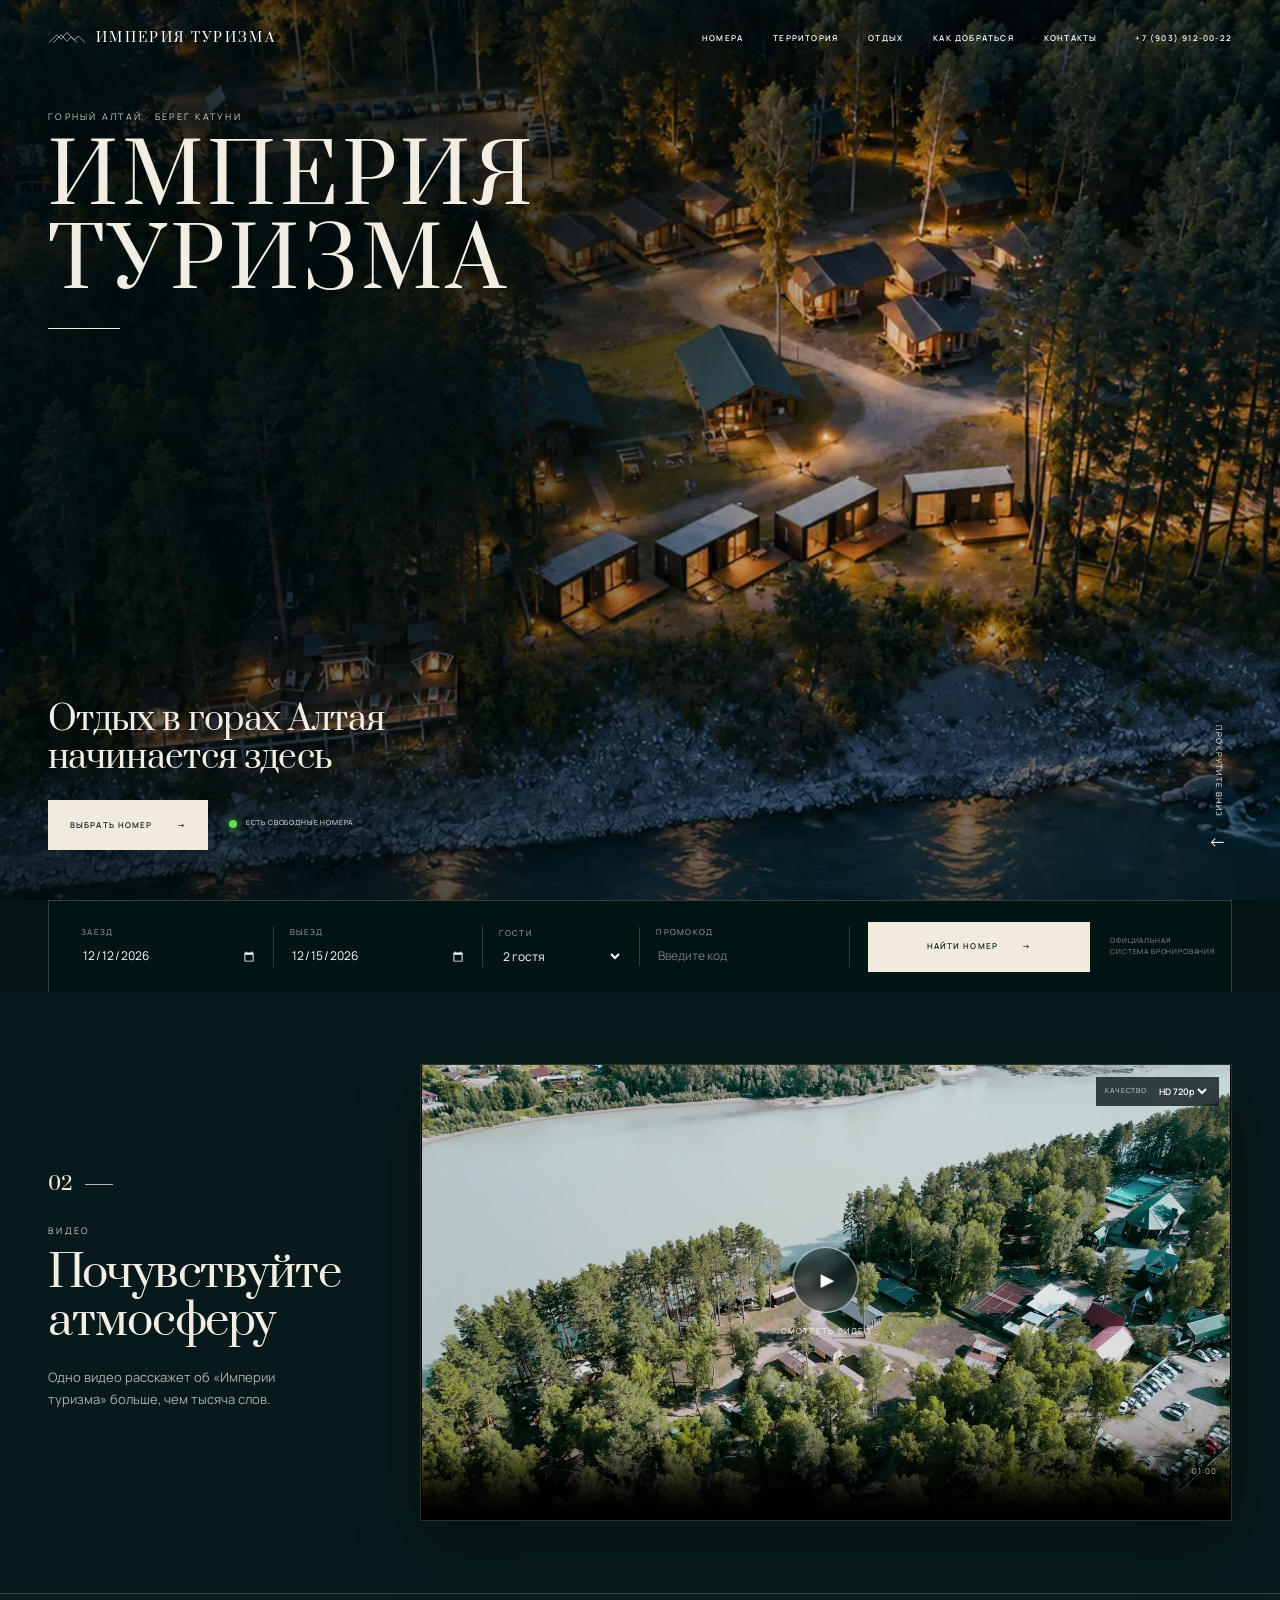
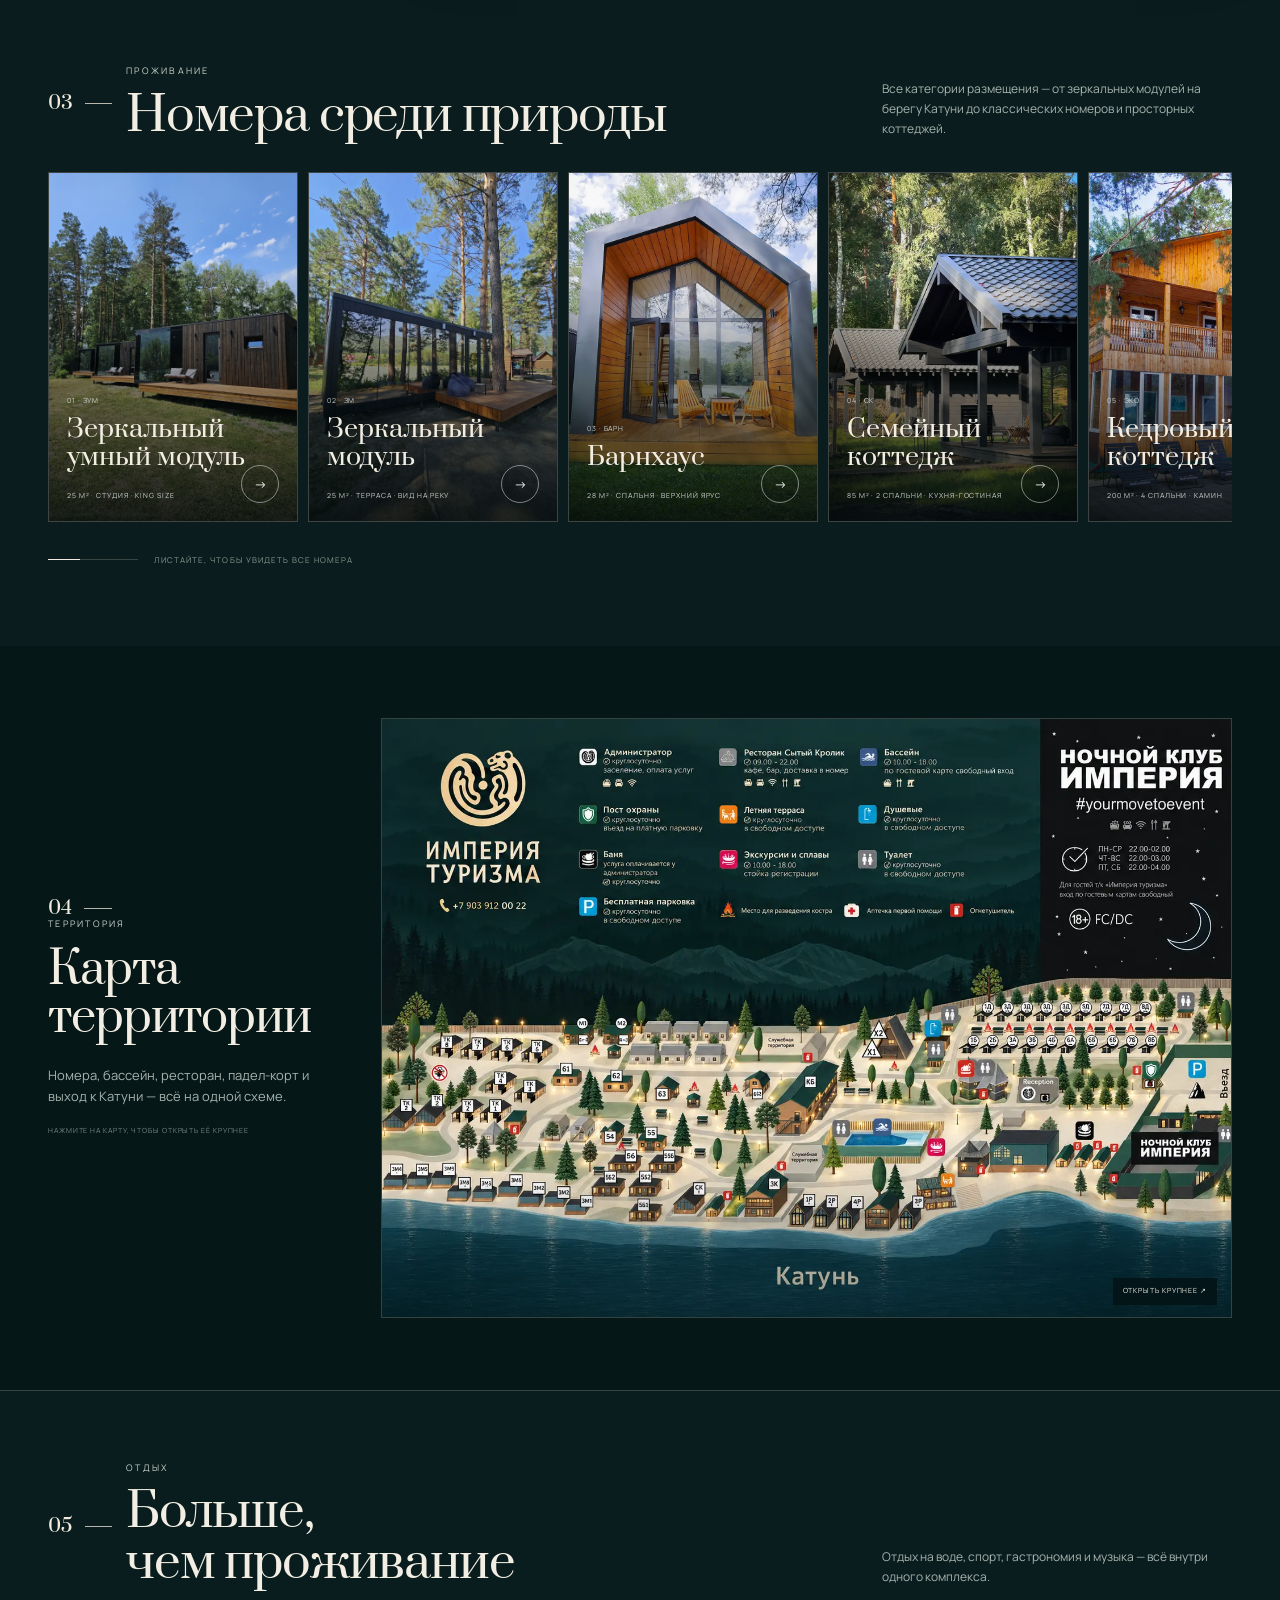
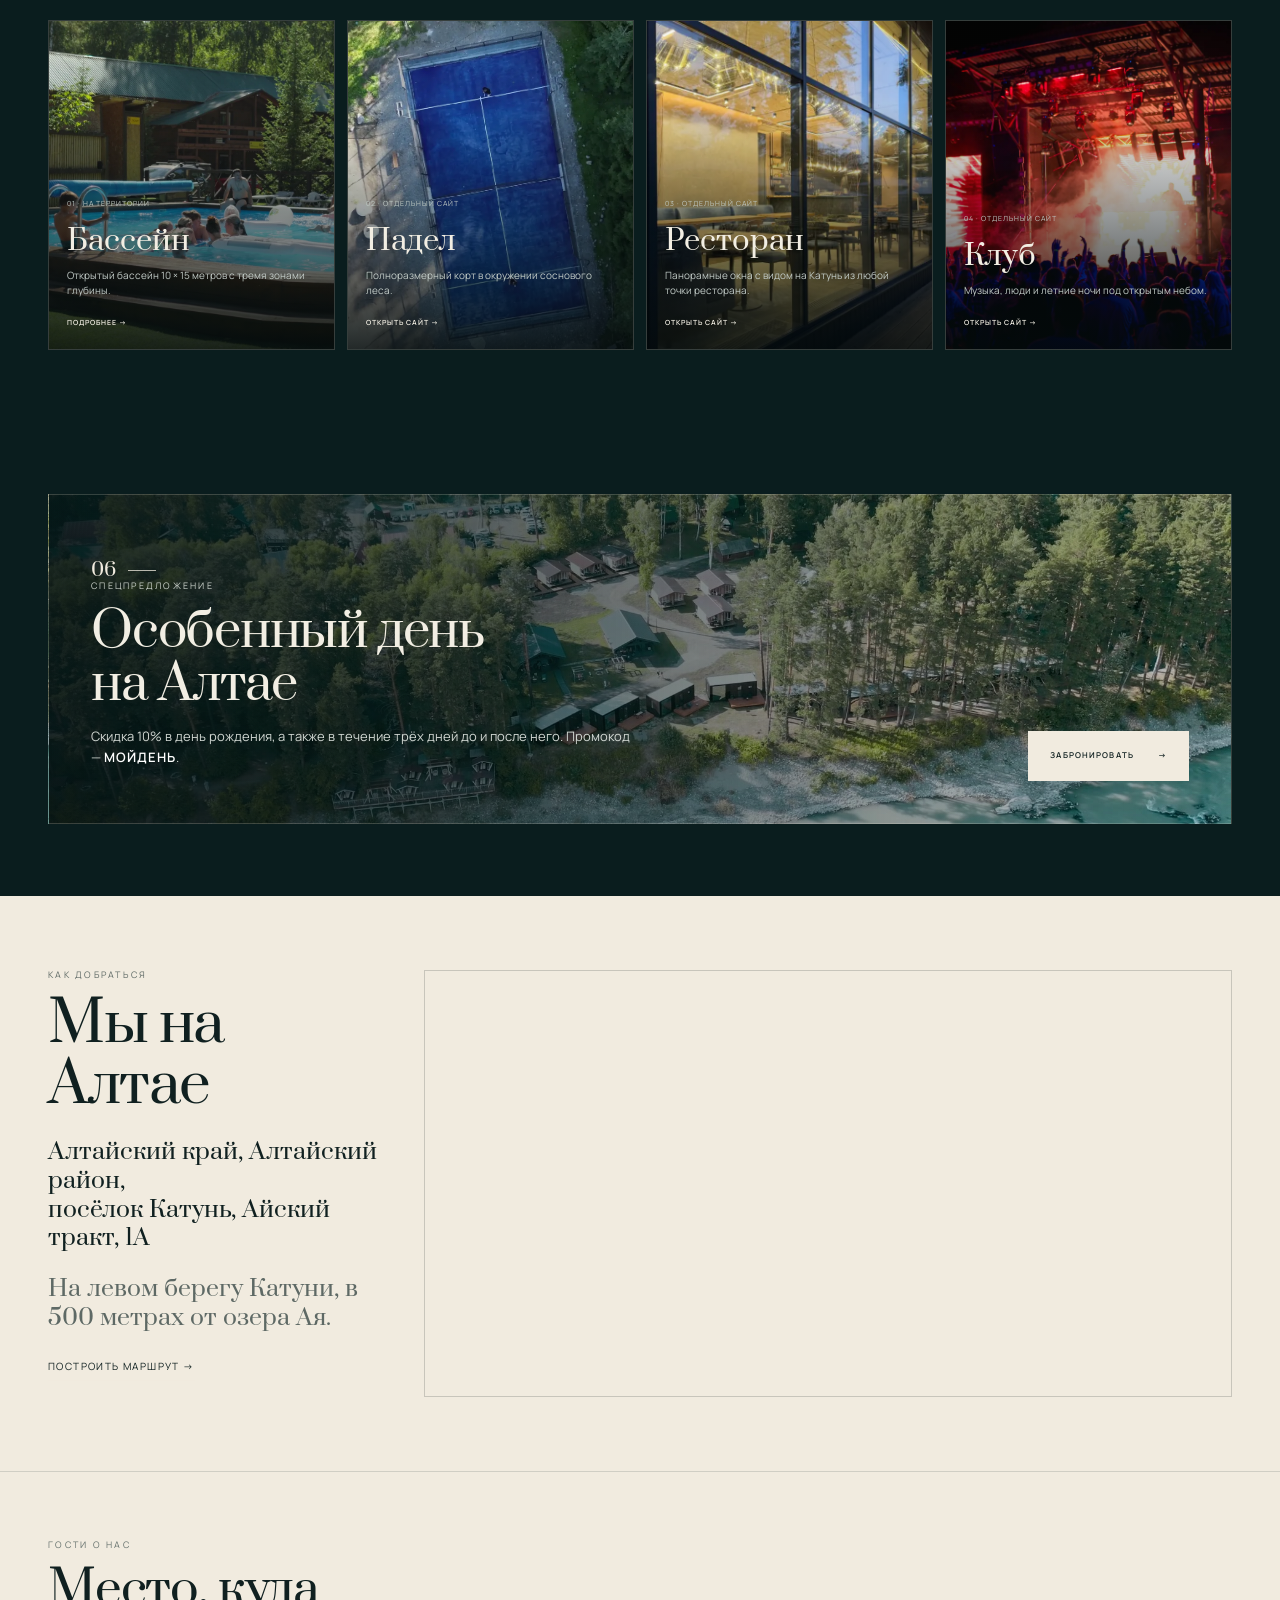
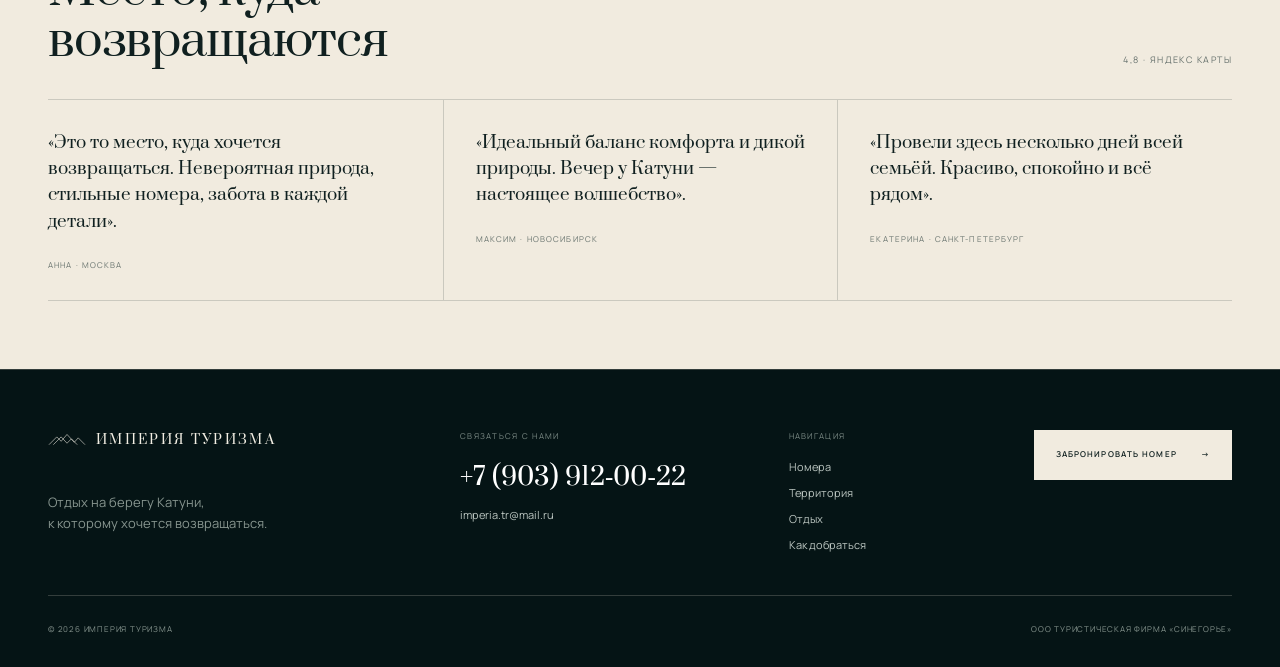
==== commit 2f9a8835: "Fix HD video, booking, rooms, map and mobile layout" ====
--- a/index.html
+++ b/index.html
@@ -8,7 +8,7 @@
   <title>Империя туризма — отдых на берегу Катуни</title>
   <link rel="preload" href="assets/fonts/prata-400.ttf" as="font" type="font/ttf" crossorigin>
   <link rel="preload" href="assets/fonts/manrope-400.ttf" as="font" type="font/ttf" crossorigin>
-  <link rel="stylesheet" href="styles.css?v=6">
+  <link rel="stylesheet" href="styles.css?v=7">
 </head>
 <body>
   <a class="skip-link" href="#main">Перейти к содержанию</a>
@@ -20,7 +20,7 @@
         <span>Империя туризма</span>
       </a>
       <nav class="nav" aria-label="Основная навигация">
-        <a href="#houses">Дома</a>
+        <a href="#houses">Номера</a>
         <a href="#territory">Территория</a>
         <a href="#experiences">Отдых</a>
         <a href="#location">Как добраться</a>
@@ -30,7 +30,7 @@
       <button class="menu-button" type="button" aria-label="Открыть меню" aria-expanded="false" aria-controls="mobile-menu"><span></span><span></span></button>
     </div>
     <nav class="mobile-menu" id="mobile-menu" aria-label="Мобильная навигация">
-      <a href="#houses">Дома</a><a href="#territory">Территория</a><a href="#experiences">Отдых</a><a href="#location">Как добраться</a><a href="#contacts">Контакты</a>
+      <a href="#houses">Номера</a><a href="#territory">Территория</a><a href="#experiences">Отдых</a><a href="#location">Как добраться</a><a href="#contacts">Контакты</a>
       <a href="tel:+79039120022">+7&nbsp;(903)&nbsp;912&#8209;00&#8209;22</a>
     </nav>
   </header>
@@ -50,9 +50,9 @@
         </div>
         <div class="hero__bottom">
           <div class="hero__copy">
-            <p>Вечер, который<br>не хочется заканчивать</p>
-            <button class="button button--light js-booking-open" type="button">Выбрать дом <span>→</span></button>
-            <span class="availability"><i></i> Есть свободные дома</span>
+            <p>Отдых в горах Алтая начинается здесь</p>
+            <a class="button button--light" href="https://imperia-turcom.bookonline24.ru/" target="_blank" rel="noopener">Выбрать номер <span>→</span></a>
+            <span class="availability"><i></i> Есть свободные номера</span>
           </div>
           <p class="hero__scroll">Прокрутите вниз <span>↓</span></p>
         </div>
@@ -63,7 +63,7 @@
         <label><span>Выезд</span><input type="date" name="checkout" required></label>
         <label><span>Гости</span><select name="guests" aria-label="Количество гостей"><option>2 гостя</option><option>1 гость</option><option>3 гостя</option><option>4 гостя</option><option>5+ гостей</option></select></label>
         <label><span>Промокод</span><input type="text" name="promo" placeholder="Введите код"></label>
-        <button class="button button--light" type="submit">Найти дом <span>→</span></button>
+        <button class="button button--light" type="submit">Найти номер <span>→</span></button>
         <small>Официальная<br>система бронирования</small>
       </form>
     </section>
@@ -72,16 +72,22 @@
       <div class="shell">
         <div class="section-intro section-intro--video reveal">
           <span class="section-number">02</span>
-          <div><p class="eyebrow">Видео</p><h2 id="video-title">Почувствуйте<br>атмосферу</h2><p>Один фильм скажет больше,<br>чем тысяча слов.</p></div>
+          <div><p class="eyebrow">Видео</p><h2 id="video-title">Почувствуйте атмосферу</h2><p>Одно видео расскажет об «Империи туризма» больше, чем тысяча слов.</p></div>
         </div>
         <div class="video-frame reveal">
-          <video id="atmosphere-video" poster="assets/images/video-poster.webp" preload="none" playsinline data-part-base="assets/video/chunks/imperia-film.part" data-parts="5">
+          <video id="atmosphere-video" src="assets/video/imperia-film.mp4" poster="assets/images/video-poster.webp" preload="metadata" playsinline controls controlslist="nodownload" data-src-hd="assets/video/imperia-film.mp4" data-src-sd="assets/video/imperia-film-web.mp4">
             Ваш браузер не поддерживает воспроизведение видео.
           </video>
-          <button class="video-play" type="button" aria-label="Смотреть фильм об Империи туризма">
+          <button class="video-play" type="button" aria-label="Смотреть видео об Империи туризма">
             <span class="video-play__icon" aria-hidden="true">▶</span>
-            <span>Смотреть фильм</span>
+            <span>Смотреть видео</span>
           </button>
+          <label class="video-quality">Качество
+            <select id="video-quality" aria-label="Качество видео">
+              <option value="hd">HD 720p</option>
+              <option value="sd">480p</option>
+            </select>
+          </label>
           <span class="video-duration">01:00</span>
         </div>
       </div>
@@ -90,10 +96,10 @@
     <section class="houses numbered" id="houses" aria-labelledby="houses-title">
       <div class="shell">
         <div class="section-heading reveal">
-          <div class="section-heading__main"><span class="section-number">03</span><div><p class="eyebrow">Проживание</p><h2 id="houses-title">Дома в гармонии<br>с природой</h2></div></div>
-          <p>Реальные категории размещения на территории комплекса — от камерных зеркальных модулей до большого кедрового дома.</p>
-        </div>
-        <div class="house-track">
+          <div class="section-heading__main"><span class="section-number">03</span><div><p class="eyebrow">Проживание</p><h2 id="houses-title">Номера среди природы</h2></div></div>
+          <p>Все категории размещения — от зеркальных модулей на берегу Катуни до классических номеров и просторных коттеджей.</p>
+        </div>
+        <div class="house-track" aria-label="Категории номеров и коттеджей">
           <article class="house-card reveal" tabindex="0" data-house="zum">
             <img src="assets/images/house-zum.webp?v=2" alt="Зеркальные умные модули ЗУМ" loading="lazy">
             <div class="house-card__shade"></div><div class="house-card__content"><p>01 · ЗУМ</p><h3>Зеркальный умный модуль</h3><span>25 м² · студия · King size</span><button type="button" aria-label="Подробнее о категории ЗУМ">→</button></div>
@@ -112,10 +118,46 @@
           </article>
           <article class="house-card reveal" tabindex="0" data-house="eco">
             <img src="assets/images/house-eco.webp" alt="Двухэтажный кедровый коттедж ЭКО" loading="lazy">
-            <div class="house-card__shade"></div><div class="house-card__content"><p>05 · ЭКО</p><h3>Кедровый дом</h3><span>200 м² · 4 спальни · камин</span><button type="button" aria-label="Подробнее о категории ЭКО">→</button></div>
-          </article>
-        </div>
-        <div class="track-hint"><span></span><p>Листайте, чтобы увидеть все дома</p></div>
+            <div class="house-card__shade"></div><div class="house-card__content"><p>05 · ЭКО</p><h3>Кедровый коттедж</h3><span>200 м² · 4 спальни · камин</span><button type="button" aria-label="Подробнее о категории ЭКО">→</button></div>
+          </article>
+          <article class="house-card reveal" tabindex="0" data-house="kb">
+            <img src="assets/images/room-kb.webp" alt="Благоустроенный номер категории КБ" loading="lazy">
+            <div class="house-card__shade"></div><div class="house-card__content"><p>06 · КБ</p><h3>Корпус благоустроенный</h3><span>16 м² · до 3 гостей · общая кухня</span><button type="button" aria-label="Подробнее о категории КБ">→</button></div>
+          </article>
+          <article class="house-card reveal" tabindex="0" data-house="tk">
+            <img src="assets/images/room-tk.webp" alt="Обновлённый номер категории ТК" loading="lazy">
+            <div class="house-card__shade"></div><div class="house-card__content"><p>07 · ТК</p><h3>Тёплый комфорт</h3><span>2 гостя · тёплый пол · санузел</span><button type="button" aria-label="Подробнее о категории ТК">→</button></div>
+          </article>
+          <article class="house-card reveal" tabindex="0" data-house="bb">
+            <img src="assets/images/room-bb.webp" alt="Номер категории ББ на береговой линии" loading="lazy">
+            <div class="house-card__shade"></div><div class="house-card__content"><p>08 · ББ</p><h3>Береговой благоустроенный</h3><span>до 3 гостей · терраса · санузел</span><button type="button" aria-label="Подробнее о категории ББ">→</button></div>
+          </article>
+          <article class="house-card reveal" tabindex="0" data-house="dp">
+            <img src="assets/images/room-dp.webp" alt="Двухэтажный номер Дуплекс" loading="lazy">
+            <div class="house-card__shade"></div><div class="house-card__content"><p>09 · ДП</p><h3>Дуплекс</h3><span>2 этажа · до 4 гостей · веранда</span><button type="button" aria-label="Подробнее о категории ДП">→</button></div>
+          </article>
+          <article class="house-card reveal" tabindex="0" data-house="b">
+            <img src="assets/images/room-b.webp" alt="Благоустроенный номер категории Б" loading="lazy">
+            <div class="house-card__shade"></div><div class="house-card__content"><p>10 · Б</p><h3>Благоустроенный</h3><span>до 3 гостей · отдельный вход · санузел</span><button type="button" aria-label="Подробнее о категории Б">→</button></div>
+          </article>
+          <article class="house-card reveal" tabindex="0" data-house="bplus">
+            <img src="assets/images/room-b_plus.webp" alt="Благоустроенный номер категории Б плюс" loading="lazy">
+            <div class="house-card__shade"></div><div class="house-card__content"><p>11 · Б+</p><h3>Благоустроенный плюс</h3><span>до 3 гостей · отдельный вход · санузел</span><button type="button" aria-label="Подробнее о категории Б плюс">→</button></div>
+          </article>
+          <article class="house-card reveal" tabindex="0" data-house="m">
+            <img src="assets/images/room-m.webp" alt="Мансардный номер категории М" loading="lazy">
+            <div class="house-card__shade"></div><div class="house-card__content"><p>12 · М</p><h3>Мансарда</h3><span>2 гостя · отдельный вход</span><button type="button" aria-label="Подробнее о категории М">→</button></div>
+          </article>
+          <article class="house-card reveal" tabindex="0" data-house="ld">
+            <img src="assets/images/room-ld.webp" alt="Летний номер категории ЛД" loading="lazy">
+            <div class="house-card__shade"></div><div class="house-card__content"><p>13 · ЛД</p><h3>Летний номер</h3><span>2 гостя · беседка · костровая зона</span><button type="button" aria-label="Подробнее о категории ЛД">→</button></div>
+          </article>
+          <article class="house-card reveal" tabindex="0" data-house="k">
+            <img src="assets/images/room-tr.webp" alt="Номера К1 и К2 в коттедже Треугольный" loading="lazy">
+            <div class="house-card__shade"></div><div class="house-card__content"><p>14 · К</p><h3>Треугольный</h3><span>К1 и К2 · кухня · санузел</span><button type="button" aria-label="Подробнее о категории К">→</button></div>
+          </article>
+        </div>
+        <div class="track-hint"><span></span><p>Листайте, чтобы увидеть все номера</p></div>
       </div>
     </section>
 
@@ -123,18 +165,14 @@
       <div class="shell territory__grid">
         <div class="territory__copy reveal">
           <span class="section-number">04</span><p class="eyebrow">Территория</p>
-          <h2 id="territory-title">Пространство<br>для особенных<br>моментов</h2>
-          <p>Всё, что нужно для идеального отдыха — на одной территории. Лес, река, спорт, ресторан и проживание.</p>
-          <span class="map-note">Временная схема · обновим по фотографии территории</span>
-        </div>
-        <div class="territory__map reveal">
-          <img src="assets/images/territory.jpg" alt="Территория Империи туризма с высоты" loading="lazy">
-          <span class="hotspot hotspot--1"><i>1</i> Домики</span>
-          <span class="hotspot hotspot--2"><i>2</i> Бассейн</span>
-          <span class="hotspot hotspot--3"><i>3</i> Падел</span>
-          <span class="hotspot hotspot--4"><i>4</i> Ресторан</span>
-          <span class="hotspot hotspot--5"><i>5</i> Берег Катуни</span>
-        </div>
+          <h2 id="territory-title">Карта территории</h2>
+          <p>Номера, бассейн, ресторан, падел-корт и выход к Катуни — всё на одной схеме.</p>
+          <span class="map-note">Нажмите на карту, чтобы открыть её крупнее</span>
+        </div>
+        <a class="territory__map reveal" href="assets/images/territory-map-premium.webp" target="_blank" rel="noopener" aria-label="Открыть карту территории крупнее">
+          <img src="assets/images/territory-map-premium.webp" alt="Карта территории Империи туризма" loading="lazy">
+          <span class="map-expand">Открыть крупнее ↗</span>
+        </a>
       </div>
     </section>
 
@@ -164,7 +202,7 @@
     <section class="offer numbered" aria-labelledby="offer-title">
       <div class="shell offer__inner reveal">
         <div><span class="section-number">06</span><p class="eyebrow">Спецпредложение</p><h2 id="offer-title">Особенный день<br>на Алтае</h2><p>Скидка 10% в день рождения, а также в течение трёх дней до и после него. Промокод — <strong>МОЙДЕНЬ</strong>.</p></div>
-        <button class="button button--light js-booking-open" type="button">Забронировать <span>→</span></button>
+        <a class="button button--light" href="https://imperia-turcom.bookonline24.ru/" target="_blank" rel="noopener">Забронировать <span>→</span></a>
       </div>
     </section>
 
@@ -186,7 +224,7 @@
       <div class="shell">
         <div class="reviews__head reveal"><div><p class="eyebrow">Гости о нас</p><h2 id="reviews-title">Место, куда<br>возвращаются</h2></div><span>4,8 · Яндекс Карты</span></div>
         <div class="reviews__grid">
-          <blockquote class="review reveal"><p>«Это то место, куда хочется возвращаться. Невероятная природа, стильные дома, забота в каждой детали».</p><footer>Анна · Москва</footer></blockquote>
+          <blockquote class="review reveal"><p>«Это то место, куда хочется возвращаться. Невероятная природа, стильные номера, забота в каждой детали».</p><footer>Анна · Москва</footer></blockquote>
           <blockquote class="review reveal"><p>«Идеальный баланс комфорта и дикой природы. Вечер у Катуни — настоящее волшебство».</p><footer>Максим · Новосибирск</footer></blockquote>
           <blockquote class="review reveal"><p>«Провели здесь несколько дней всей семьёй. Красиво, спокойно и всё рядом».</p><footer>Екатерина · Санкт-Петербург</footer></blockquote>
         </div>
@@ -198,25 +236,19 @@
     <div class="shell footer__grid">
       <div><a class="brand brand--footer" href="#hero"><svg class="brand__mark" viewBox="0 0 78 28" aria-hidden="true"><path d="M2 24 18 8l9 9L39 3l15 16 8-9 14 14M11 24l16-16 12 13 9-9 12 12"/></svg><span>Империя туризма</span></a><p>Отдых на берегу Катуни,<br>к которому хочется возвращаться.</p></div>
       <div><span>Связаться с нами</span><a class="footer__phone" href="tel:+79039120022">+7&nbsp;(903)&nbsp;912&#8209;00&#8209;22</a><a href="mailto:imperia.tr@mail.ru">imperia.tr@mail.ru</a></div>
-      <div><span>Навигация</span><a href="#houses">Дома</a><a href="#territory">Территория</a><a href="#experiences">Отдых</a><a href="#location">Как добраться</a></div>
-      <div class="footer__cta"><button class="button button--light js-booking-open" type="button">Забронировать дом <span>→</span></button></div>
+      <div><span>Навигация</span><a href="#houses">Номера</a><a href="#territory">Территория</a><a href="#experiences">Отдых</a><a href="#location">Как добраться</a></div>
+      <div class="footer__cta"><a class="button button--light" href="https://imperia-turcom.bookonline24.ru/" target="_blank" rel="noopener">Забронировать номер <span>→</span></a></div>
     </div>
     <div class="shell footer__bottom"><p>© 2026 Империя туризма</p><p>ООО Туристическая фирма «Синегорье»</p></div>
   </footer>
 
-  <button class="mobile-booking js-booking-open" type="button">Забронировать <span>→</span></button>
-
-  <dialog class="modal booking-modal" id="booking-modal">
-    <div class="modal__head"><div><p class="eyebrow">Официальное бронирование</p><h2>Выберите даты и дом</h2></div><button class="modal__close" type="button" aria-label="Закрыть">×</button></div>
-    <div class="booking-iframe-wrap"><iframe data-src="https://imperia-turcom.bookonline24.ru/" title="Система бронирования Империи туризма"></iframe></div>
-    <p class="modal__fallback">Если форма не загрузилась, <a href="https://imperia-turcom.bookonline24.ru/" target="_blank" rel="noopener">откройте бронирование в новой вкладке →</a></p>
-  </dialog>
+  <a class="mobile-booking" href="https://imperia-turcom.bookonline24.ru/" target="_blank" rel="noopener">Забронировать <span>→</span></a>
 
   <dialog class="modal house-modal" id="house-modal">
     <button class="modal__close" type="button" aria-label="Закрыть">×</button>
-    <div class="house-modal__grid"><img src="assets/images/house-zum.webp" alt="Зеркальный умный модуль ЗУМ"><div><p class="eyebrow">Категория дома</p><h2>ЗУМ</h2><p class="house-modal__lead"></p><ul></ul><button class="button button--light js-booking-open" type="button">Проверить даты <span>→</span></button></div></div>
+    <div class="house-modal__grid"><img src="assets/images/house-zum.webp" alt="Зеркальный умный модуль ЗУМ"><div><p class="eyebrow">Категория размещения</p><h2>ЗУМ</h2><p class="house-modal__lead"></p><ul></ul><a class="button button--light" href="https://imperia-turcom.bookonline24.ru/" target="_blank" rel="noopener">Проверить даты <span>→</span></a></div></div>
   </dialog>
 
-  <script src="script.js?v=6"></script>
+  <script src="script.js?v=7"></script>
 </body>
 </html>
--- a/styles.css
+++ b/styles.css
@@ -291,3 +291,47 @@
   .territory__map,.video-frame{margin-inline:-14px}
   .location h2{font-size:37px}
 }
+
+/* Corrections v7 — stable video, cleaner type and full accommodation catalogue */
+h1,h2,h3{overflow-wrap:normal;word-break:normal;hyphens:none;text-wrap:balance}
+.hero__veil{background:radial-gradient(ellipse 54% 55% at 25% 32%,rgba(1,12,13,.84) 0%,rgba(1,12,13,.58) 44%,rgba(1,12,13,.08) 78%,transparent 100%),linear-gradient(90deg,rgba(2,12,13,.52),transparent 58%,rgba(2,12,13,.18)),linear-gradient(180deg,rgba(2,10,11,.24),transparent 42%,rgba(2,12,13,.58))}
+.hero__copy>p{max-width:18ch;text-wrap:balance}
+.video-section>.shell{grid-template-columns:minmax(280px,320px) minmax(0,1fr);gap:52px;align-items:center}
+.section-intro--video{display:block}
+.section-intro--video .section-number{margin-bottom:32px}
+.section-intro--video h2{font-size:clamp(38px,3.4vw,48px);line-height:1.1}
+.section-intro--video>div>p:last-child{max-width:30ch}
+.video-frame video{object-fit:contain}
+.video-play{z-index:3}
+.video-quality{position:absolute;z-index:4;top:12px;right:12px;display:flex;align-items:center;gap:8px;padding:7px 9px;background:rgba(3,16,17,.76);backdrop-filter:blur(8px);color:rgba(255,255,255,.76);font-size:7px;text-transform:uppercase;letter-spacing:.12em}
+.video-quality select{border:0;background:transparent;color:#fff;outline:0;font-size:9px;font-weight:600;color-scheme:dark}
+.video-duration{bottom:42px}
+.house-track{grid-template-columns:none;grid-auto-flow:column;grid-auto-columns:250px;gap:10px}
+.territory__grid{grid-template-columns:minmax(250px,285px) minmax(0,1fr);gap:48px}
+.territory__copy h2{max-width:10ch;line-height:1.08}
+.territory__map{position:relative;display:block;aspect-ratio:auto;overflow:hidden;border:1px solid var(--line);background:#05191a;text-decoration:none}
+.territory__map:after{content:"";position:absolute;inset:0;background:linear-gradient(180deg,transparent 76%,rgba(2,12,13,.42));pointer-events:none}
+.territory__map img{width:100%;height:auto;object-fit:contain;object-position:center;filter:none;transition:transform .55s ease}
+.territory__map:hover img{transform:scale(1.012)}
+.map-expand{position:absolute;z-index:2;right:14px;bottom:12px;padding:8px 10px;background:rgba(3,17,18,.74);backdrop-filter:blur(8px);font-size:7px;text-transform:uppercase;letter-spacing:.13em}
+.mobile-booking{text-decoration:none}
+
+@media(max-width:900px){
+  .video-section>.shell{display:block}
+  .section-intro--video .section-number{margin-bottom:22px}
+}
+
+@media(max-width:760px){
+  .hero__media img{object-position:center 58%}
+  .hero__veil{background:radial-gradient(ellipse 100% 43% at 38% 22%,rgba(1,10,11,.7),rgba(1,10,11,.12) 72%,transparent),linear-gradient(180deg,rgba(1,9,10,.3) 0%,rgba(1,9,10,.04) 34%,rgba(1,9,10,.28) 58%,rgba(1,9,10,.92) 88%,#07191a 100%)}
+  .hero__copy>p{max-width:15ch;line-height:1.16}
+  .section-intro--video{display:block;margin-bottom:22px}
+  .section-intro--video h2{font-size:32px;line-height:1.14}
+  .video-quality{top:8px;right:8px;padding:5px 7px}
+  .video-duration{bottom:38px}
+  .house-track{grid-template-columns:none;grid-auto-columns:78vw}
+  .territory__copy h2{max-width:11ch;font-size:32px;line-height:1.14}
+  .territory__map{aspect-ratio:auto;margin-inline:-16px}
+  .territory__map img{width:100%;height:auto}
+  .footer__cta{display:none!important}
+}
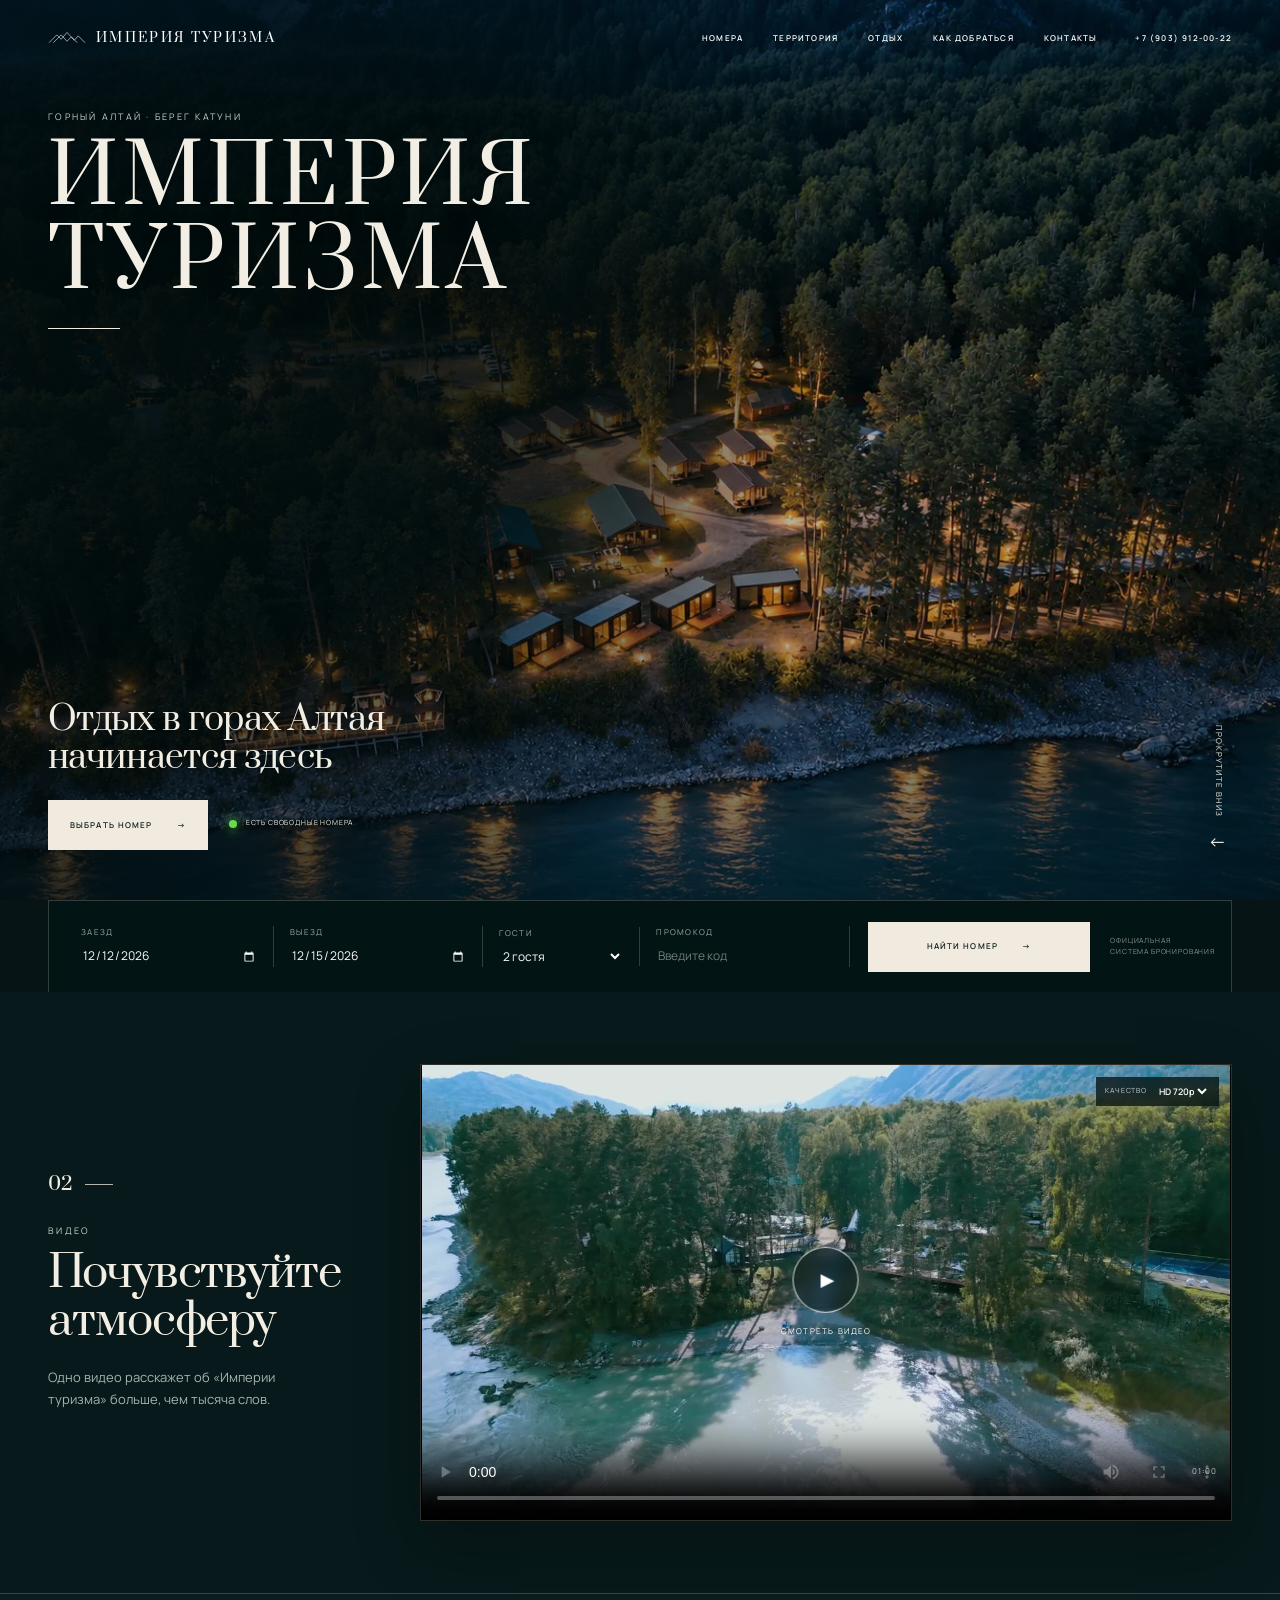
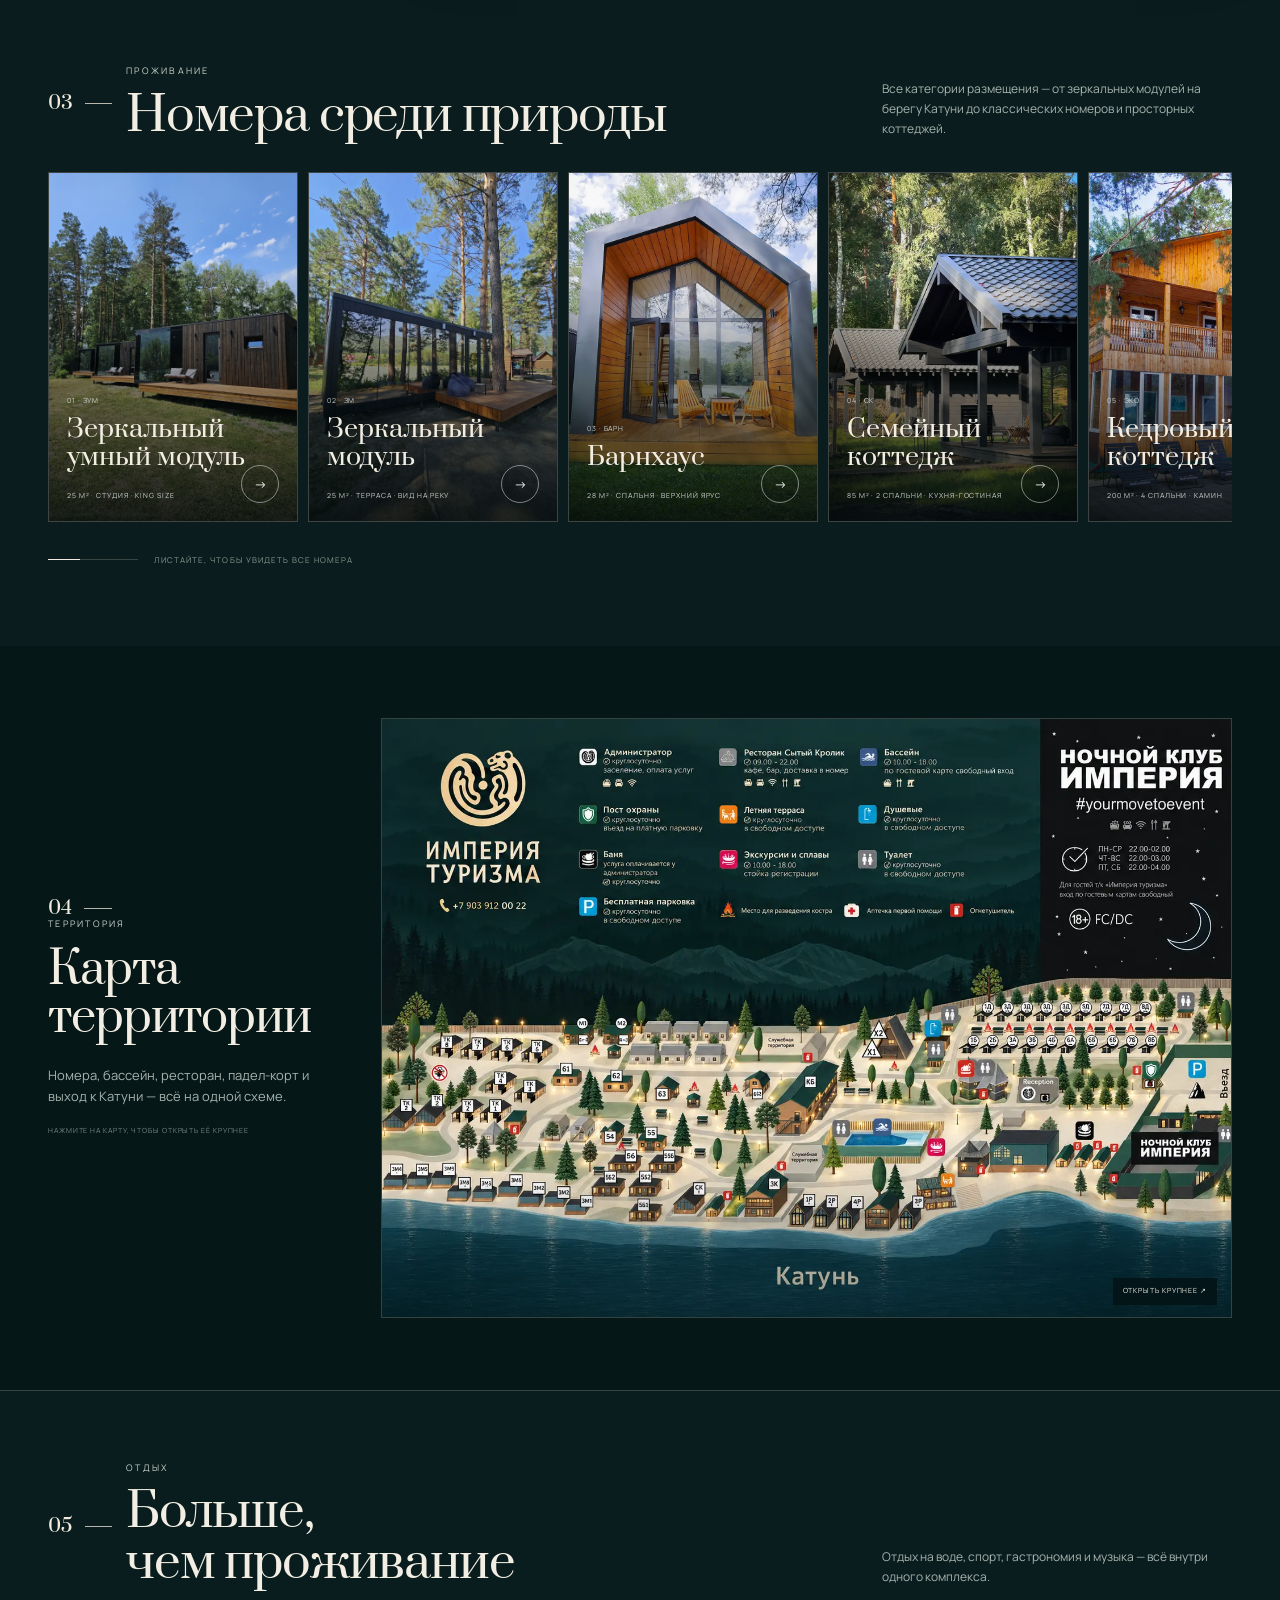
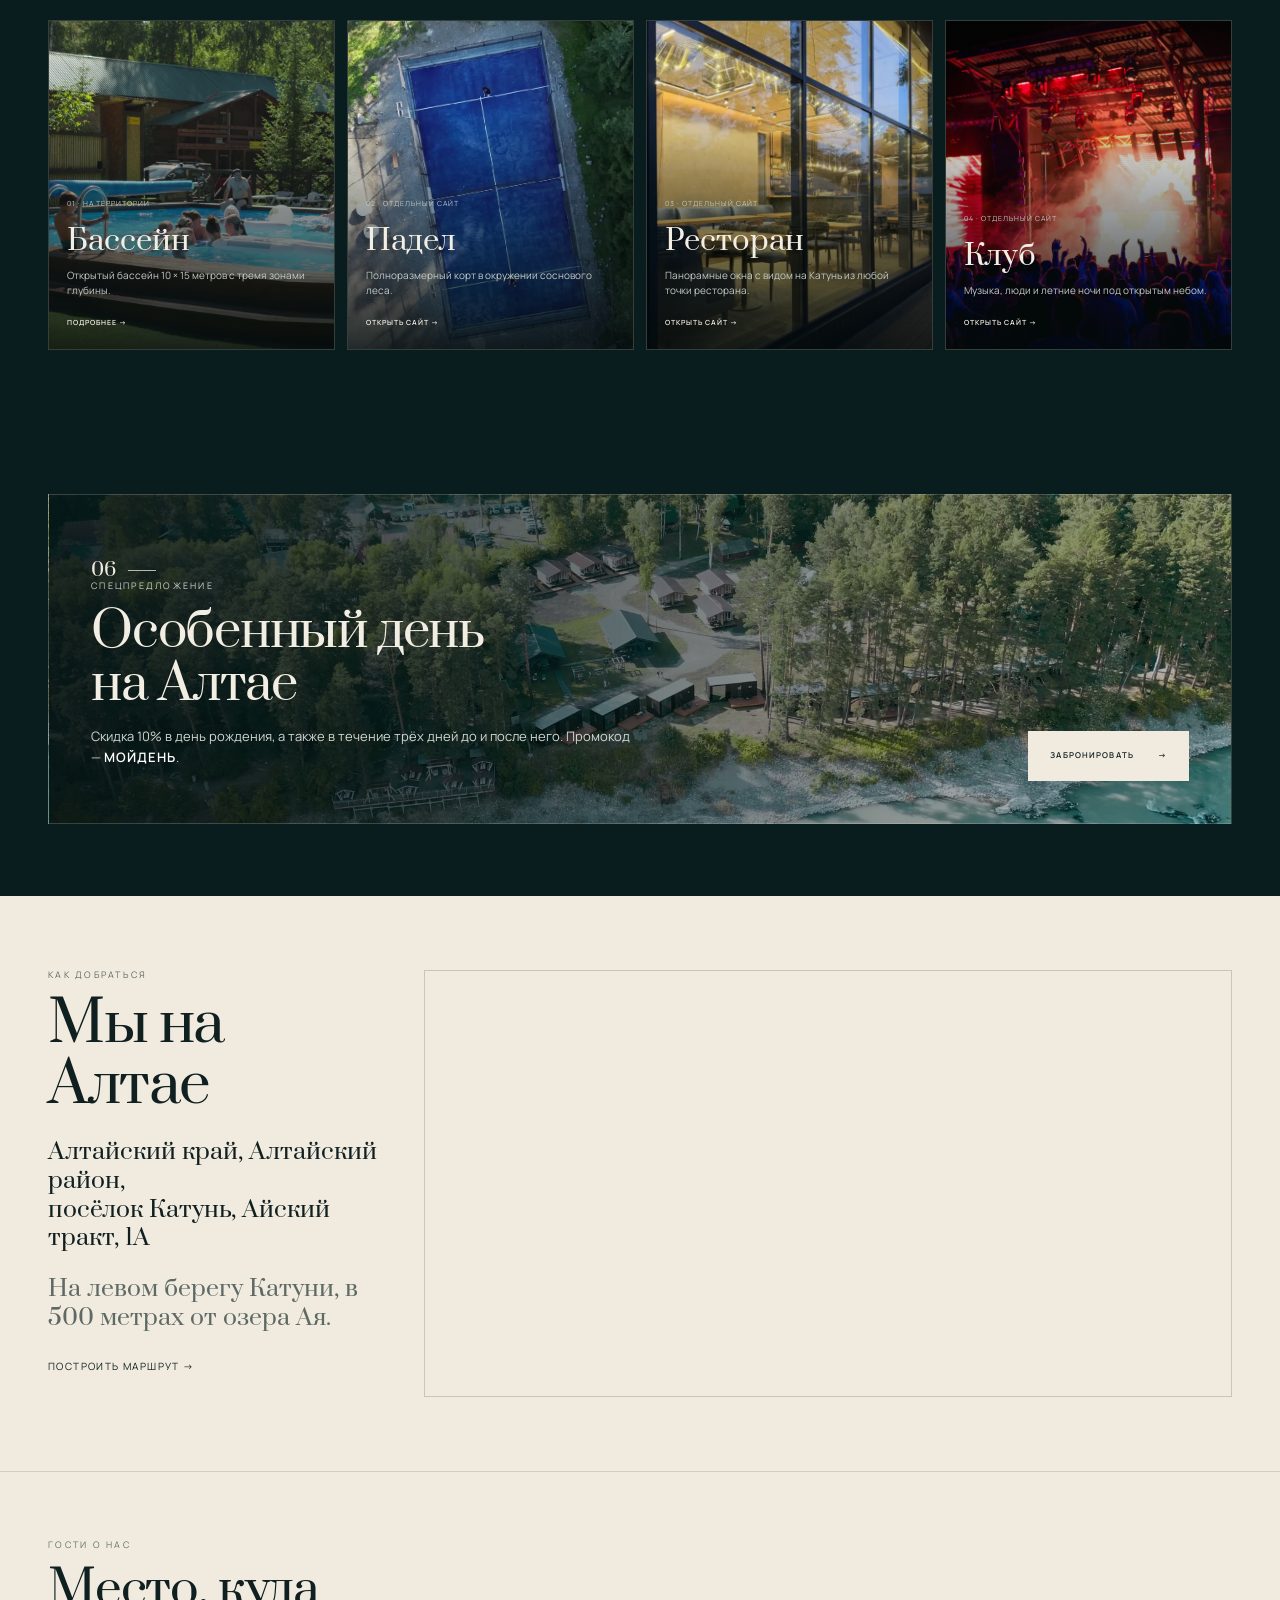
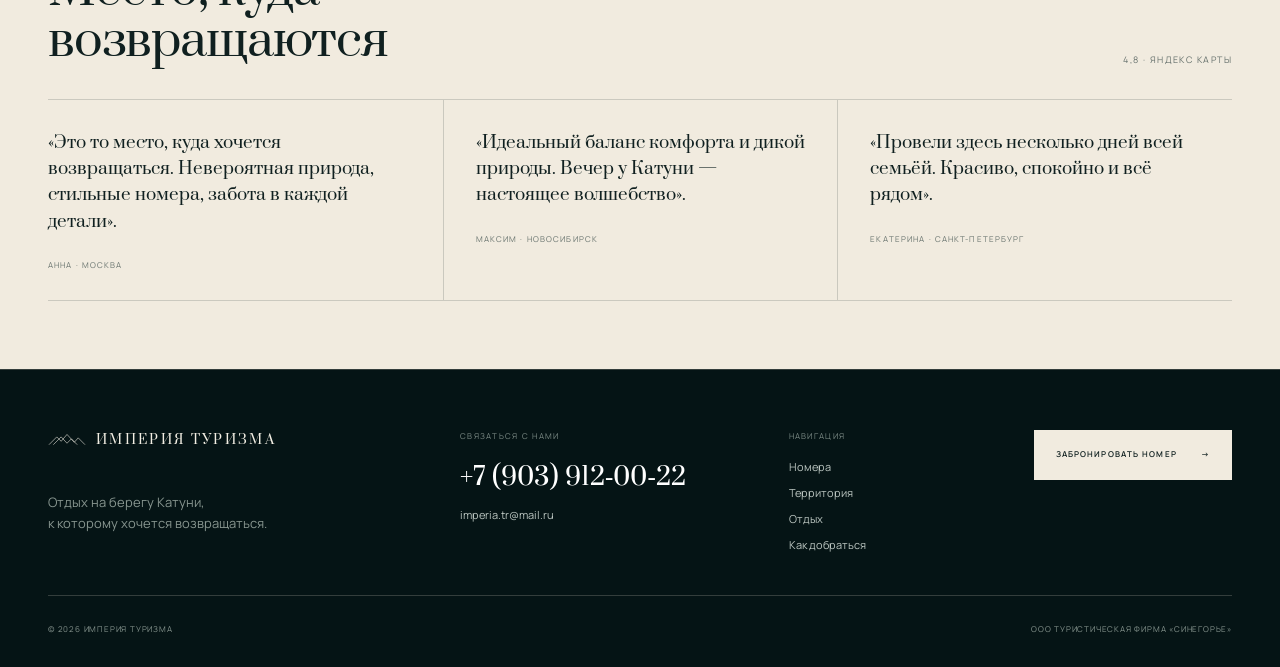
==== commit f855cfce: "Finish booking and mobile polish" ====
--- a/index.html
+++ b/index.html
@@ -8,7 +8,7 @@
   <title>Империя туризма — отдых на берегу Катуни</title>
   <link rel="preload" href="assets/fonts/prata-400.ttf" as="font" type="font/ttf" crossorigin>
   <link rel="preload" href="assets/fonts/manrope-400.ttf" as="font" type="font/ttf" crossorigin>
-  <link rel="stylesheet" href="styles.css?v=7">
+  <link rel="stylesheet" href="styles.css?v=8">
 </head>
 <body>
   <a class="skip-link" href="#main">Перейти к содержанию</a>
@@ -58,14 +58,14 @@
         </div>
       </div>
 
-      <form class="booking-bar shell" id="booking-form">
+      <div class="booking-bar shell" id="booking-form" aria-label="Быстрое бронирование">
         <label><span>Заезд</span><input type="date" name="checkin" required></label>
         <label><span>Выезд</span><input type="date" name="checkout" required></label>
         <label><span>Гости</span><select name="guests" aria-label="Количество гостей"><option>2 гостя</option><option>1 гость</option><option>3 гостя</option><option>4 гостя</option><option>5+ гостей</option></select></label>
         <label><span>Промокод</span><input type="text" name="promo" placeholder="Введите код"></label>
-        <button class="button button--light" type="submit">Найти номер <span>→</span></button>
+        <a class="button button--light" href="https://imperia-turcom.bookonline24.ru/" target="_blank" rel="noopener">Найти номер <span>→</span></a>
         <small>Официальная<br>система бронирования</small>
-      </form>
+      </div>
     </section>
 
     <section class="video-section numbered" id="video" aria-labelledby="video-title">
@@ -75,7 +75,7 @@
           <div><p class="eyebrow">Видео</p><h2 id="video-title">Почувствуйте атмосферу</h2><p>Одно видео расскажет об «Империи туризма» больше, чем тысяча слов.</p></div>
         </div>
         <div class="video-frame reveal">
-          <video id="atmosphere-video" src="assets/video/imperia-film.mp4" poster="assets/images/video-poster.webp" preload="metadata" playsinline controls controlslist="nodownload" data-src-hd="assets/video/imperia-film.mp4" data-src-sd="assets/video/imperia-film-web.mp4">
+          <video id="atmosphere-video" src="assets/video/imperia-film.mp4?v=8" poster="assets/images/video-poster.webp?v=8" preload="metadata" playsinline controls controlslist="nodownload" data-src-hd="assets/video/imperia-film.mp4?v=8" data-src-sd="assets/video/imperia-film-web.mp4?v=8">
             Ваш браузер не поддерживает воспроизведение видео.
           </video>
           <button class="video-play" type="button" aria-label="Смотреть видео об Империи туризма">
@@ -249,6 +249,6 @@
     <div class="house-modal__grid"><img src="assets/images/house-zum.webp" alt="Зеркальный умный модуль ЗУМ"><div><p class="eyebrow">Категория размещения</p><h2>ЗУМ</h2><p class="house-modal__lead"></p><ul></ul><a class="button button--light" href="https://imperia-turcom.bookonline24.ru/" target="_blank" rel="noopener">Проверить даты <span>→</span></a></div></div>
   </dialog>
 
-  <script src="script.js?v=7"></script>
+  <script src="script.js?v=8"></script>
 </body>
 </html>
--- a/styles.css
+++ b/styles.css
@@ -294,7 +294,7 @@
 
 /* Corrections v7 — stable video, cleaner type and full accommodation catalogue */
 h1,h2,h3{overflow-wrap:normal;word-break:normal;hyphens:none;text-wrap:balance}
-.hero__veil{background:radial-gradient(ellipse 54% 55% at 25% 32%,rgba(1,12,13,.84) 0%,rgba(1,12,13,.58) 44%,rgba(1,12,13,.08) 78%,transparent 100%),linear-gradient(90deg,rgba(2,12,13,.52),transparent 58%,rgba(2,12,13,.18)),linear-gradient(180deg,rgba(2,10,11,.24),transparent 42%,rgba(2,12,13,.58))}
+.hero__veil{background:radial-gradient(ellipse 56% 58% at 24% 32%,rgba(1,12,13,.93) 0%,rgba(1,12,13,.72) 46%,rgba(1,12,13,.14) 80%,transparent 100%),linear-gradient(90deg,rgba(2,12,13,.58),transparent 60%,rgba(2,12,13,.2)),linear-gradient(180deg,rgba(2,10,11,.26),transparent 42%,rgba(2,12,13,.6))}
 .hero__copy>p{max-width:18ch;text-wrap:balance}
 .video-section>.shell{grid-template-columns:minmax(280px,320px) minmax(0,1fr);gap:52px;align-items:center}
 .section-intro--video{display:block}
@@ -322,9 +322,9 @@
 }
 
 @media(max-width:760px){
-  .hero__media img{object-position:center 58%}
+  .hero__media img{object-position:center 61%}
   .hero__veil{background:radial-gradient(ellipse 100% 43% at 38% 22%,rgba(1,10,11,.7),rgba(1,10,11,.12) 72%,transparent),linear-gradient(180deg,rgba(1,9,10,.3) 0%,rgba(1,9,10,.04) 34%,rgba(1,9,10,.28) 58%,rgba(1,9,10,.92) 88%,#07191a 100%)}
-  .hero__copy>p{max-width:15ch;line-height:1.16}
+  .hero__copy>p{max-width:22ch;line-height:1.16}
   .section-intro--video{display:block;margin-bottom:22px}
   .section-intro--video h2{font-size:32px;line-height:1.14}
   .video-quality{top:8px;right:8px;padding:5px 7px}
@@ -333,5 +333,4 @@
   .territory__copy h2{max-width:11ch;font-size:32px;line-height:1.14}
   .territory__map{aspect-ratio:auto;margin-inline:-16px}
   .territory__map img{width:100%;height:auto}
-  .footer__cta{display:none!important}
-}
+}
